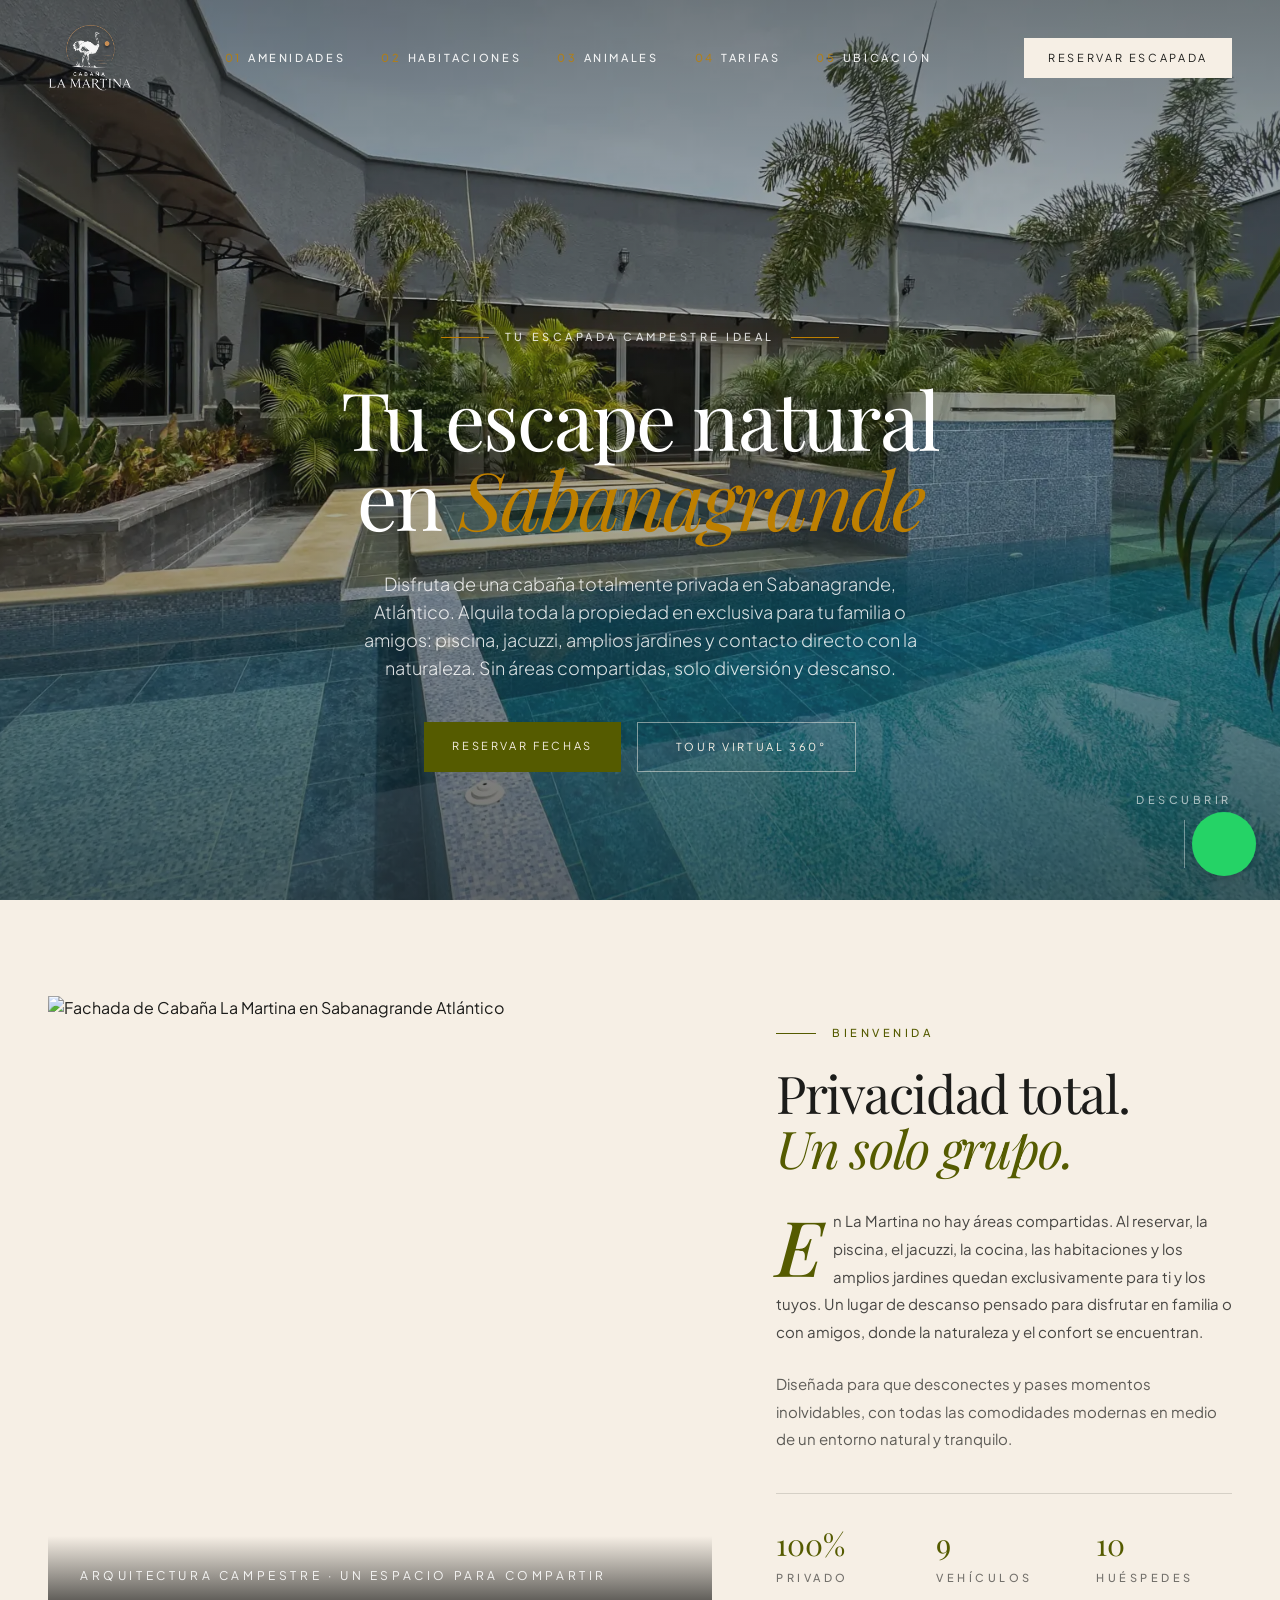
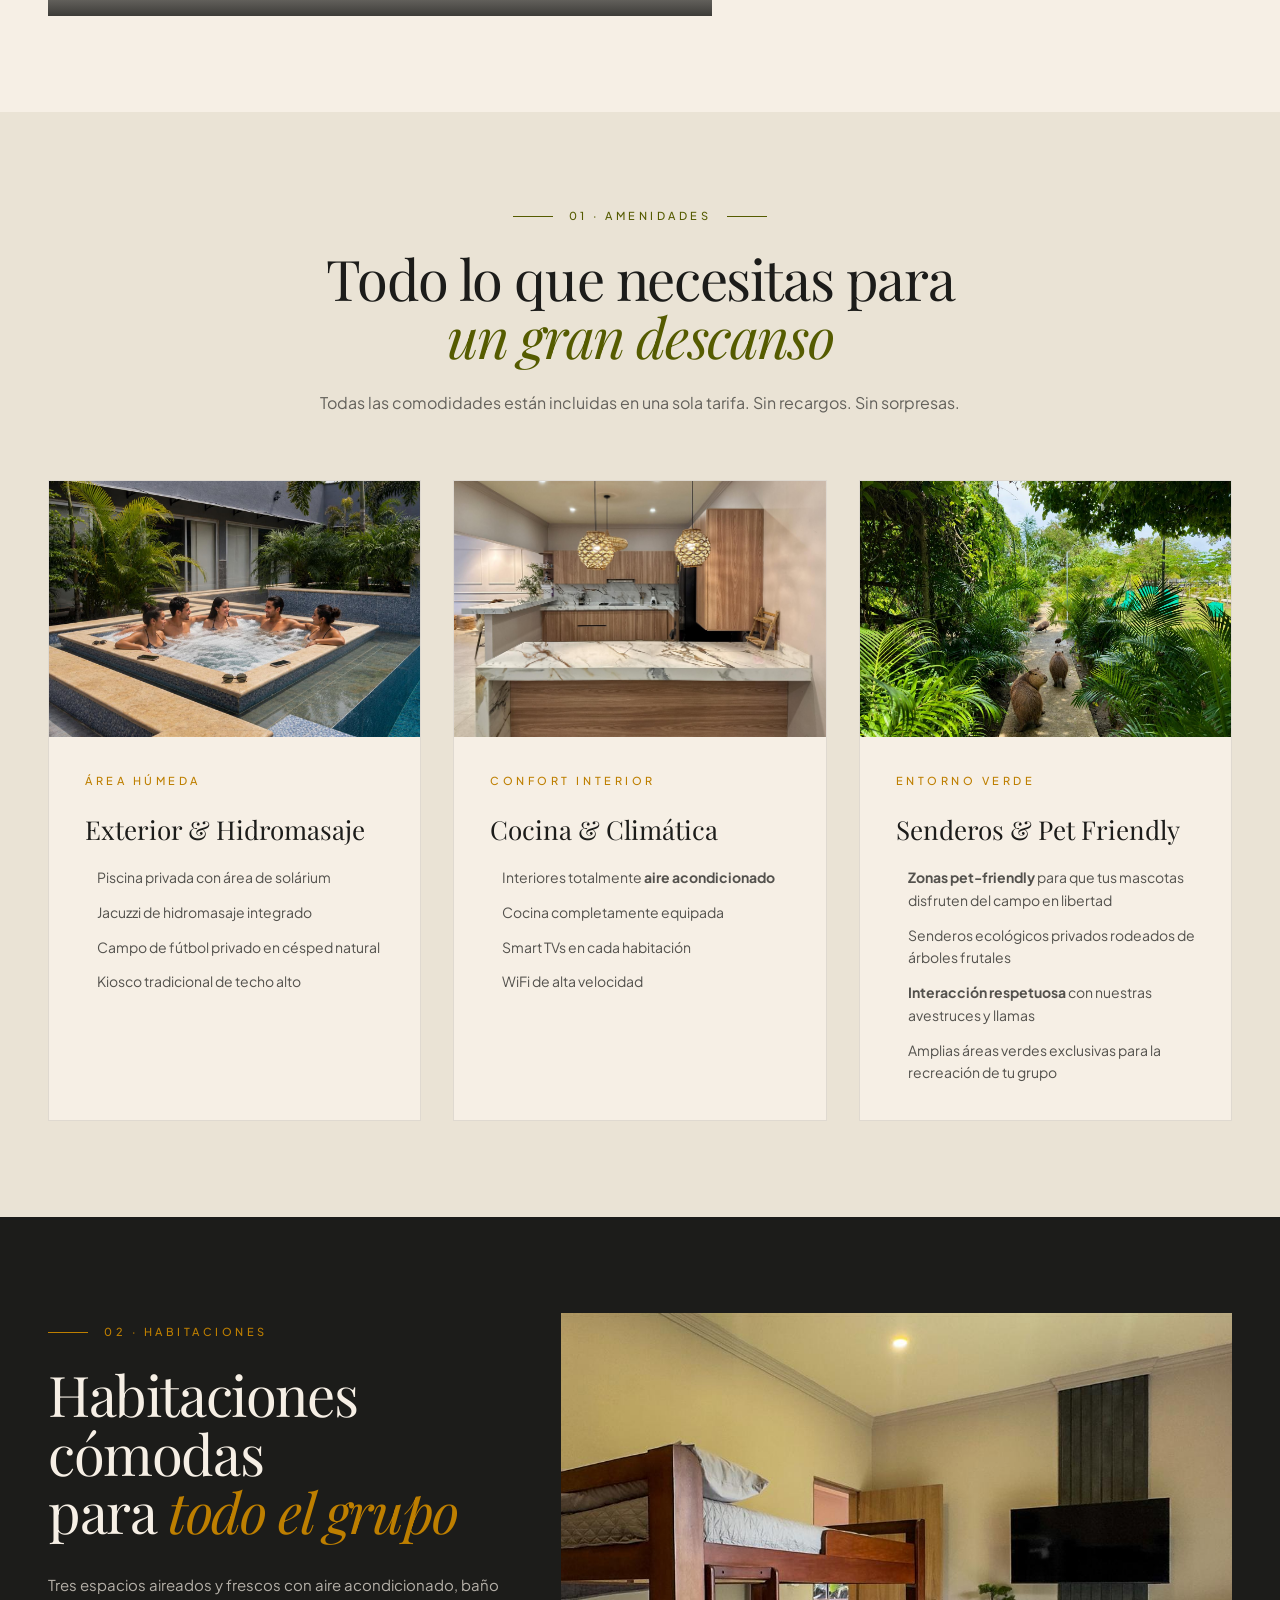
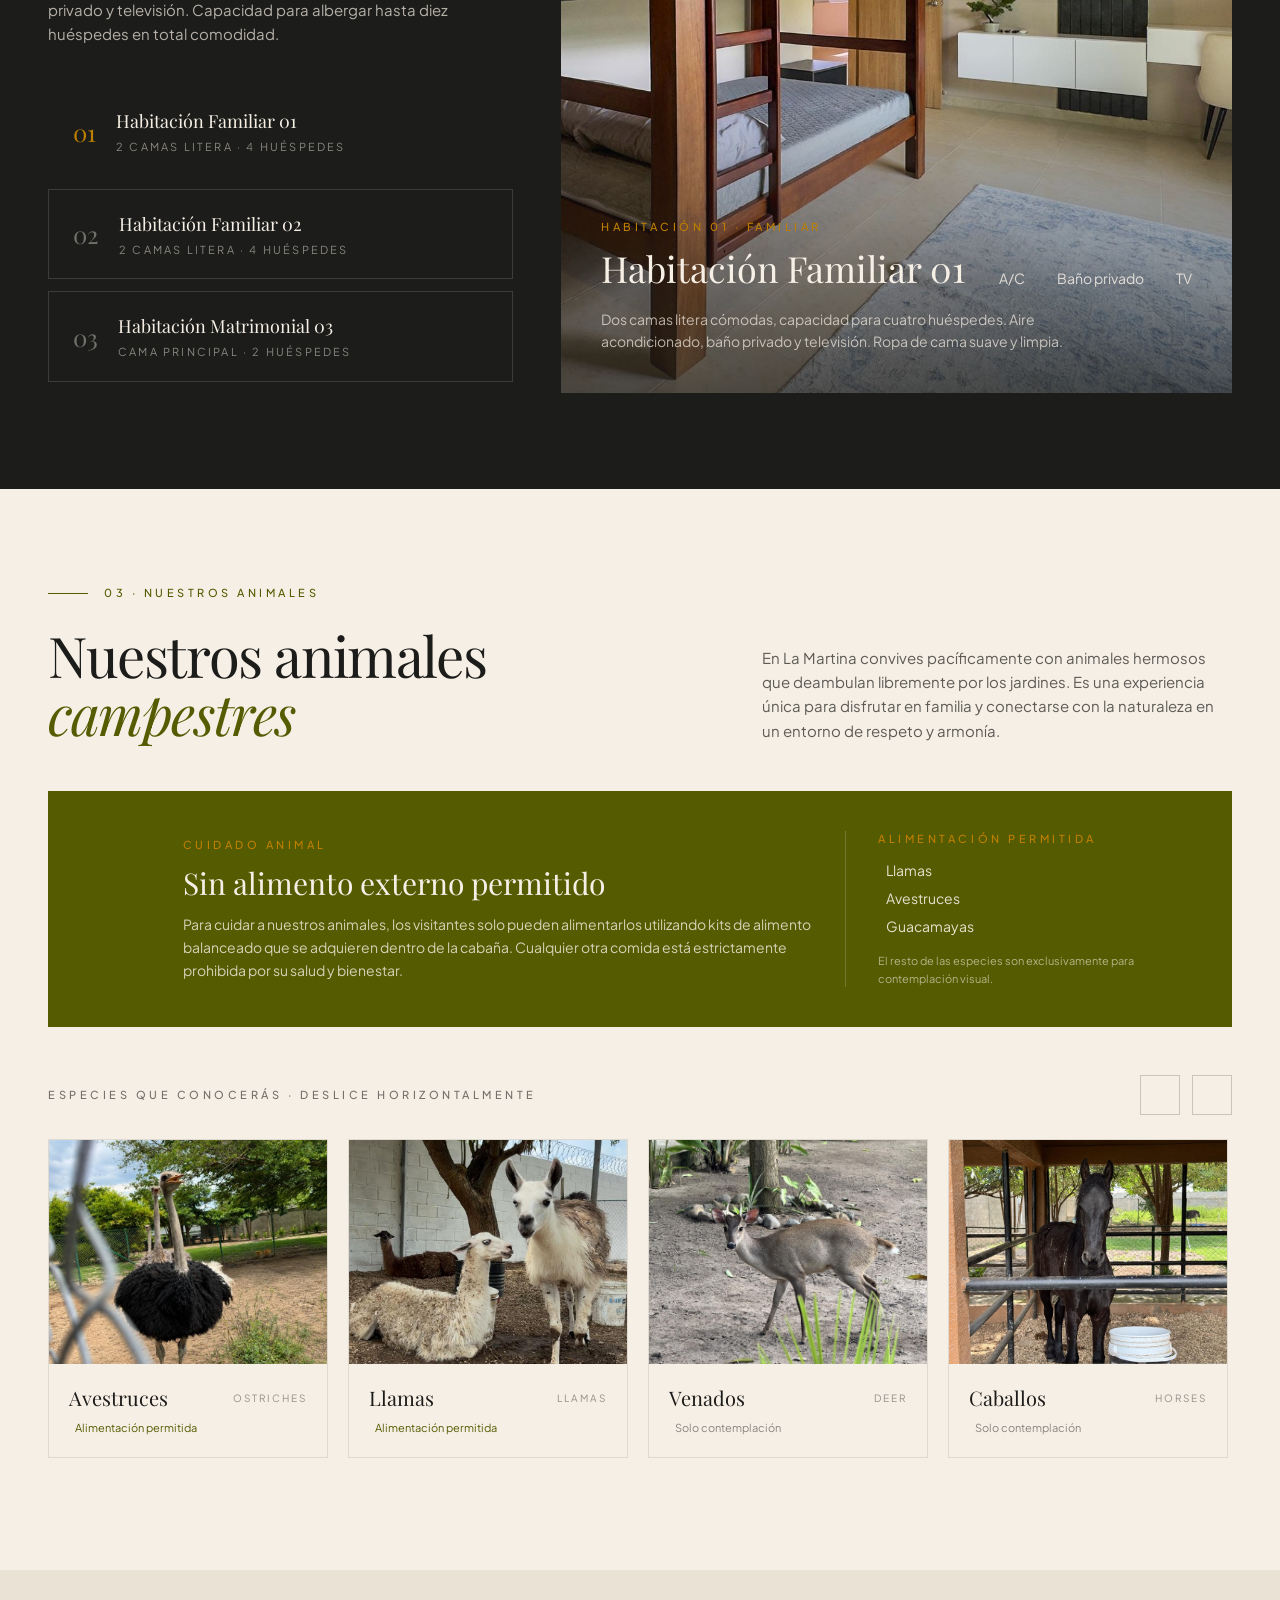
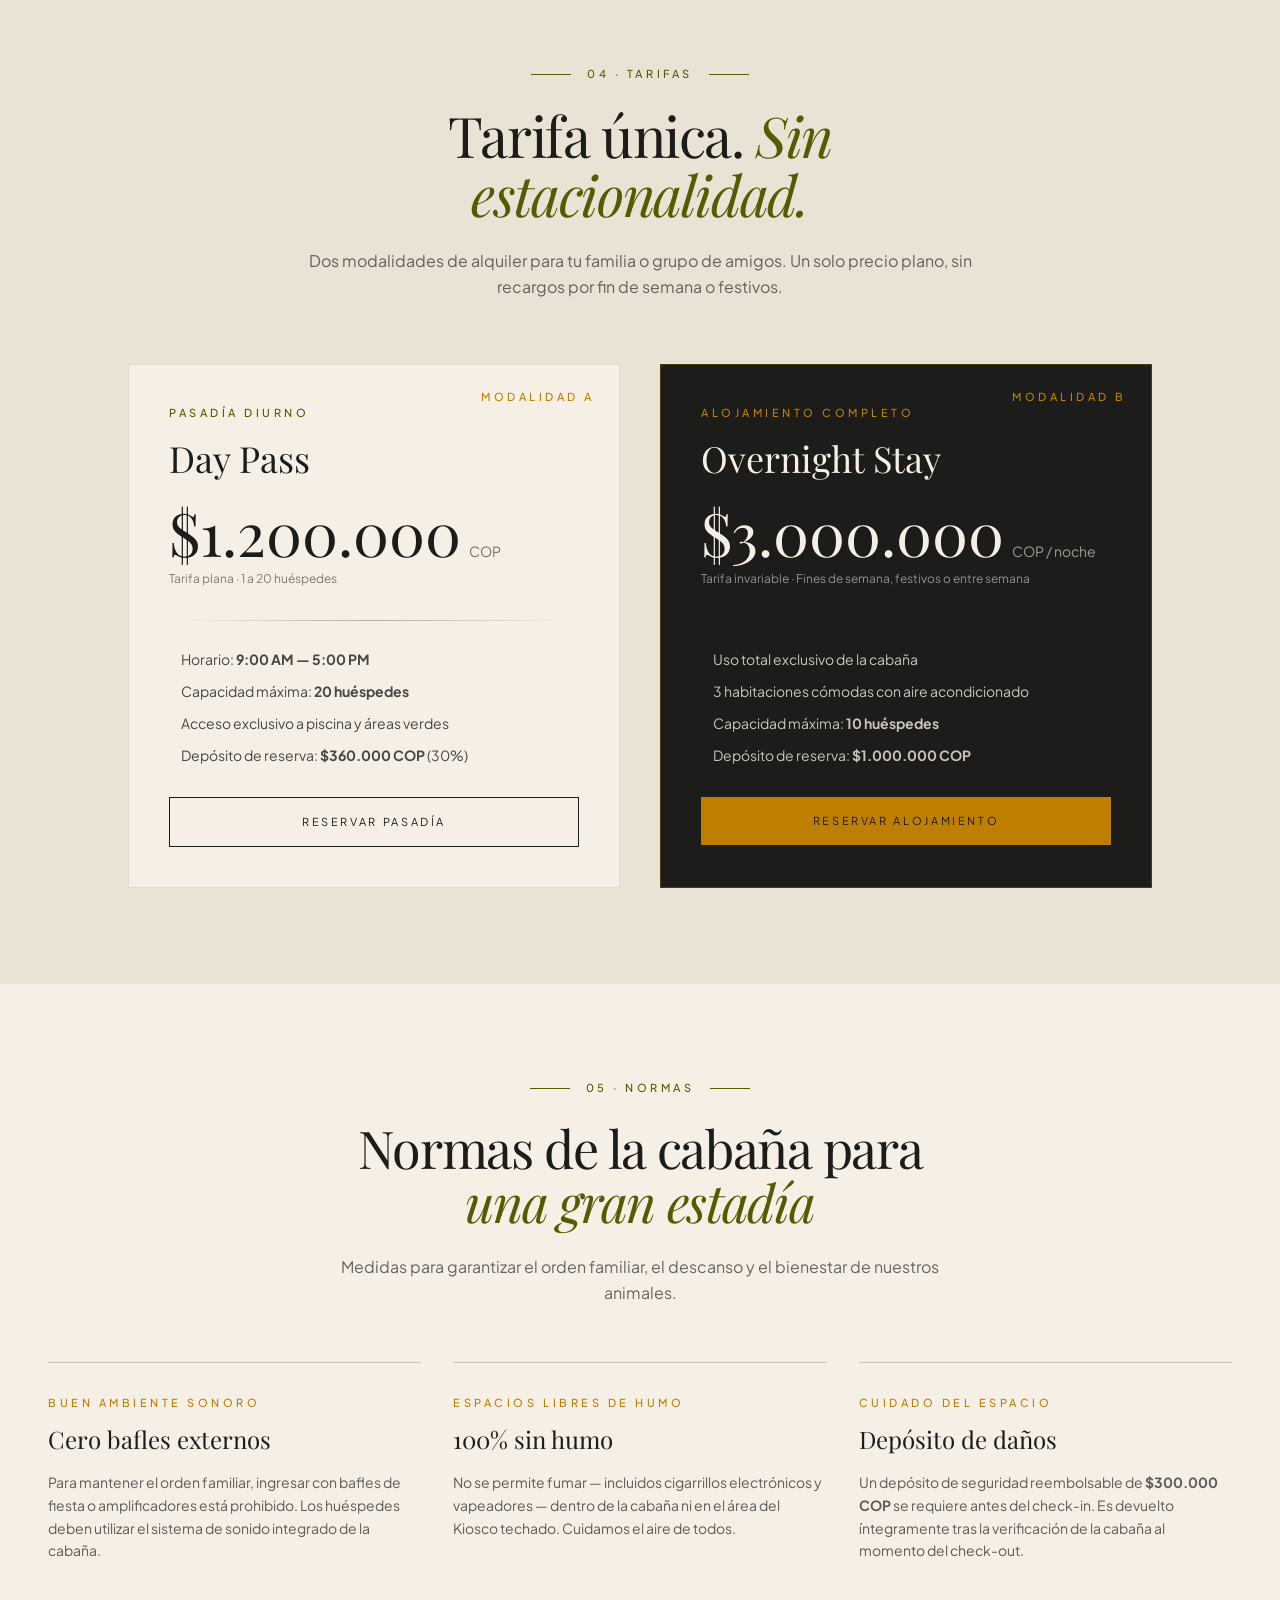
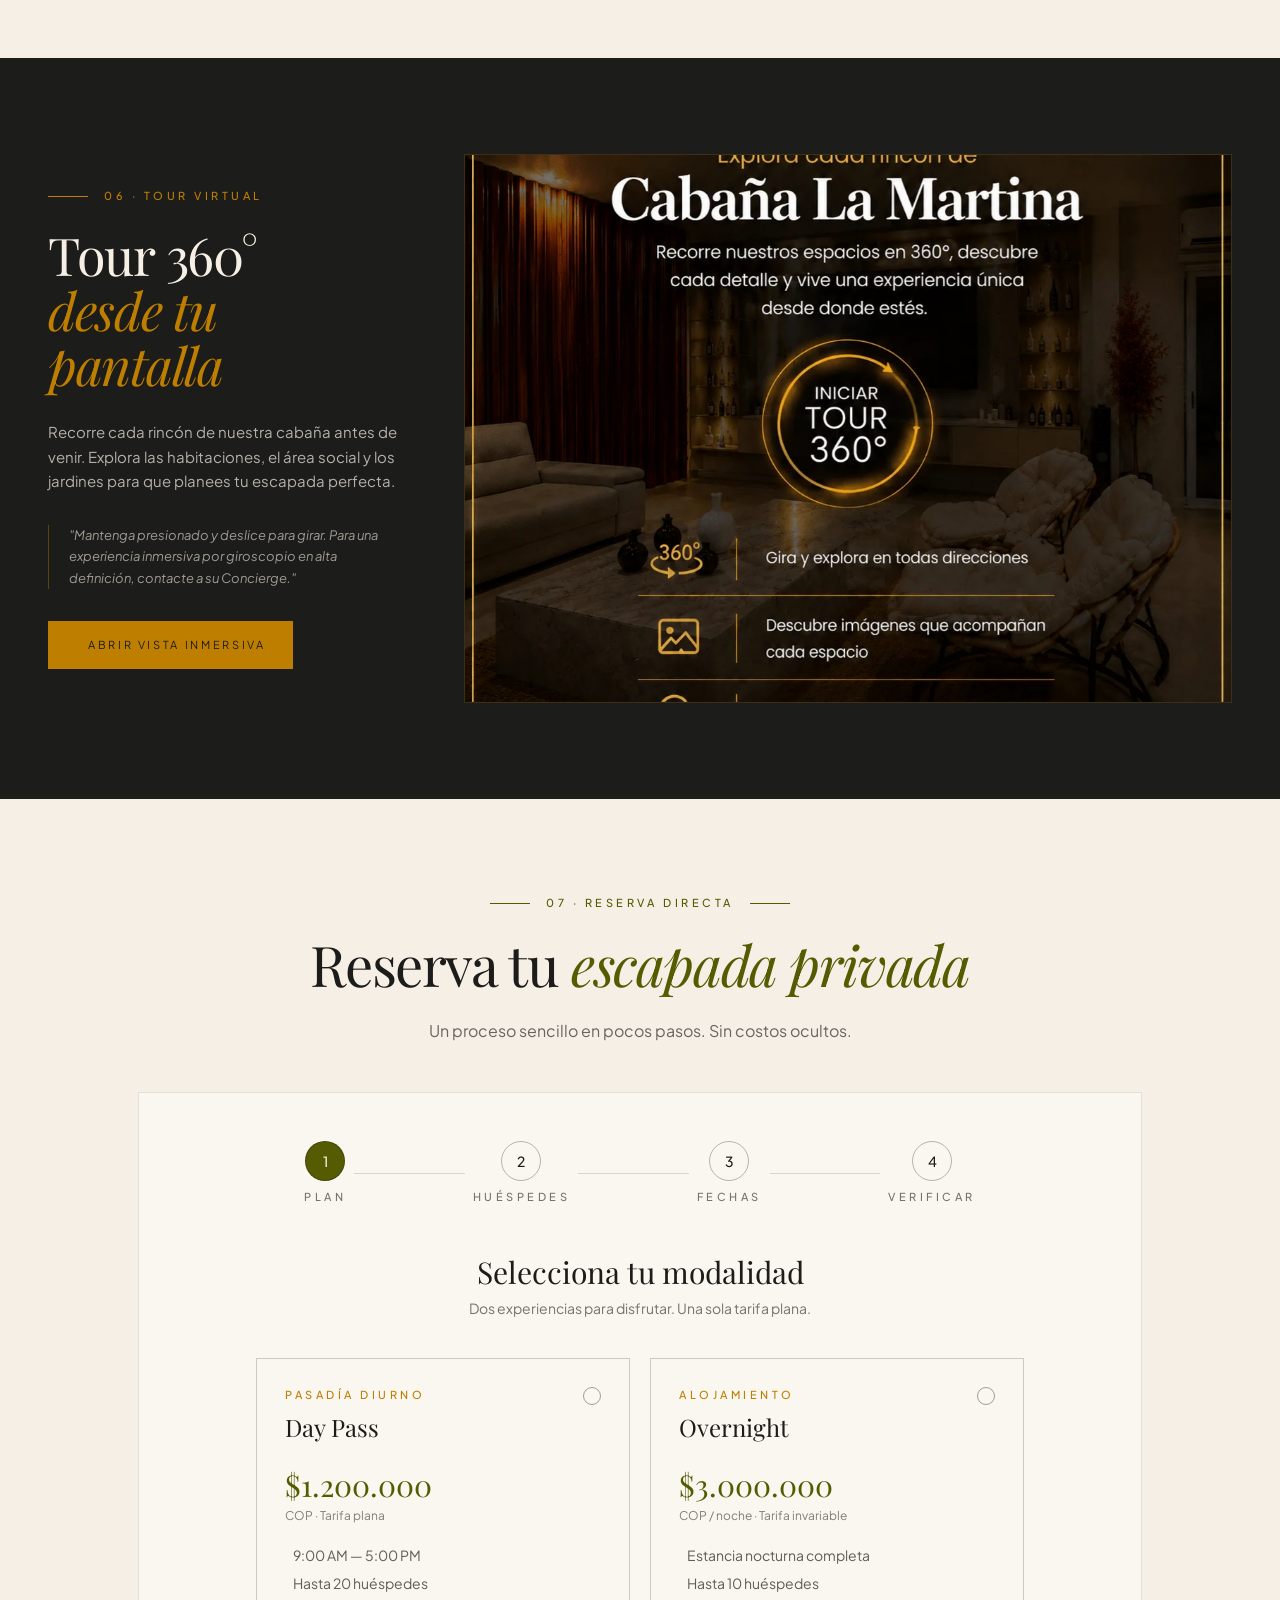
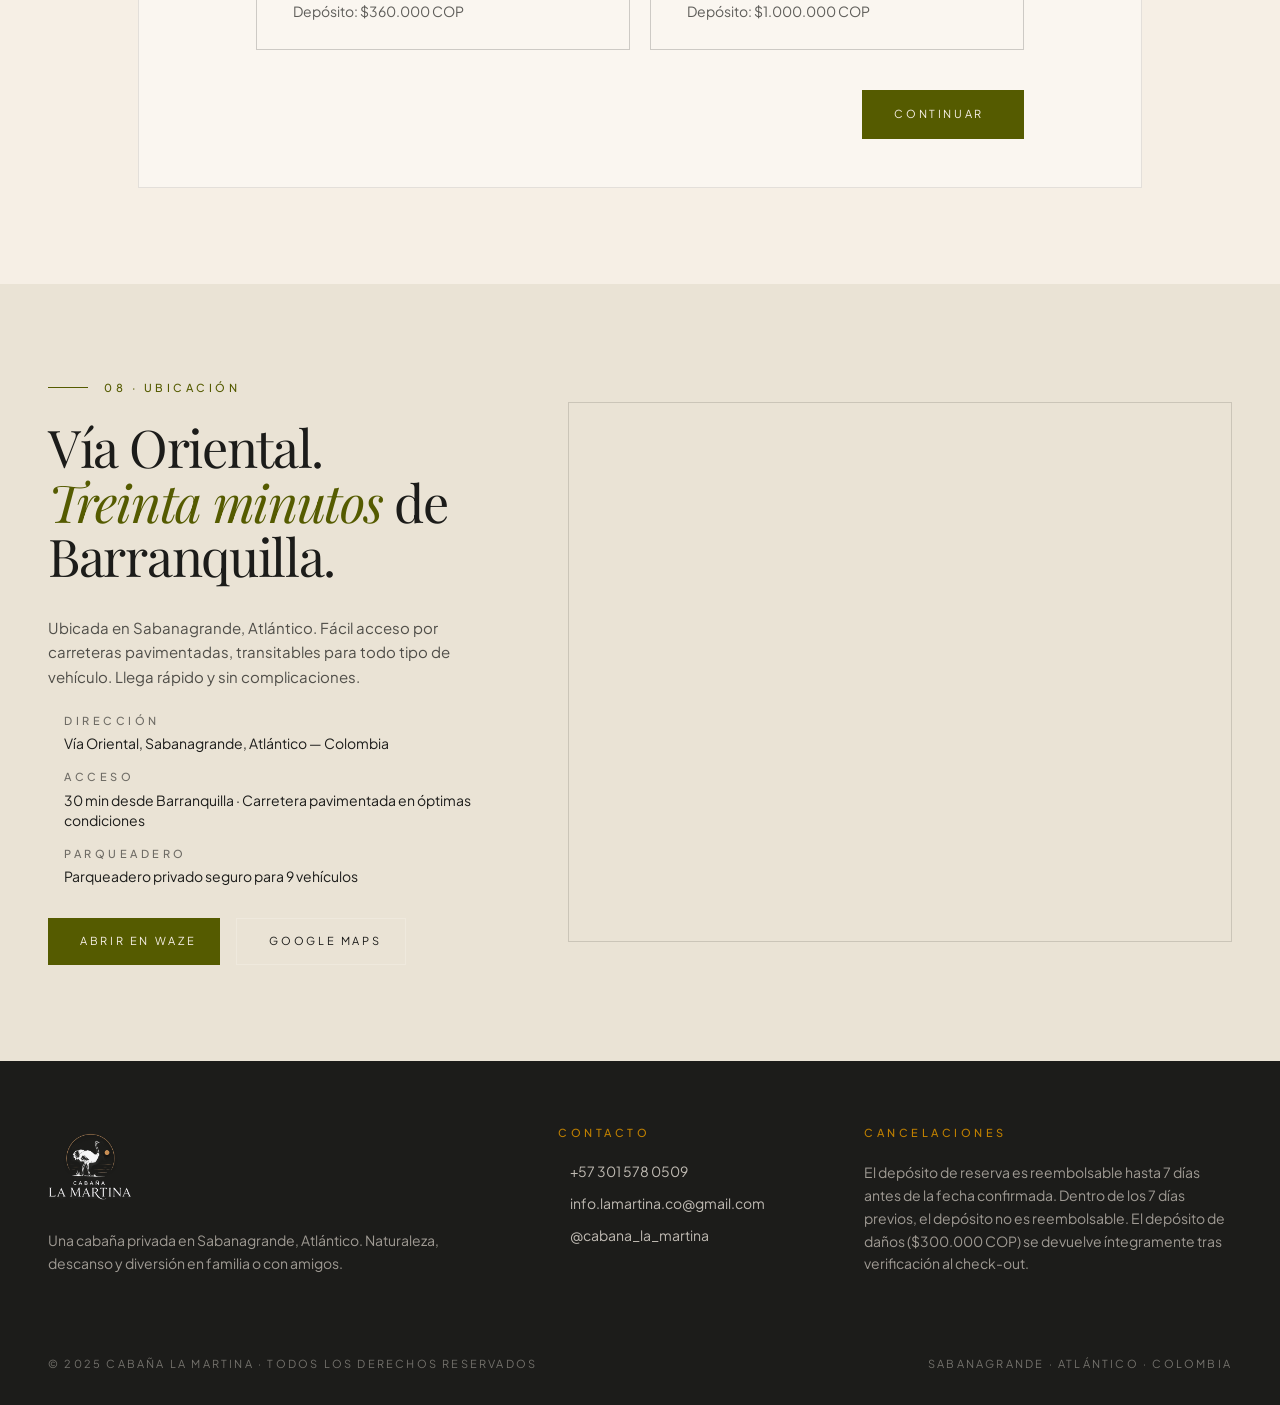
==== index.html @ e3c97d5f "fix: cambiar descripcion de la piscina en amenidades para omitir dimensiones" ====
<!DOCTYPE html>
<html lang="es">

<head>
  <meta charset="UTF-8" />
  <meta name="viewport" content="width=device-width, initial-scale=1.0" />
  <title>Cabaña La Martina | Alquiler de Cabaña Privada en Sabanagrande, Atlántico</title>
  <meta name="description"
    content="Disfruta de una cabaña totalmente privada en Sabanagrande, Atlántico. Alquila toda la propiedad en exclusiva para tu familia o amigos: piscina, jacuzzi, amplios jardines y contacto directo con la naturaleza. A solo 30 minutos de Barranquilla." />

  <!-- Favicon -->
  <link rel="icon" type="image/png" href="https://i.ibb.co/sDWP9GC/logo-La-Martina-favicon-1.png" />

  <!-- Open Graph / Social Media SEO -->
  <meta property="og:type" content="website" />
  <meta property="og:title" content="Cabaña La Martina | Escape Natural en Sabanagrande, Atlántico" />
  <meta property="og:description"
    content="Cabaña privada en Sabanagrande, Atlántico. Disfruta en familia o con amigos: piscina, jacuzzi, fauna y naturaleza. A 30 min de Barranquilla." />
  <meta property="og:image" content="/IMG/fondo-web.webp" />
  <meta property="og:image:type" content="image/webp" />
  <meta property="og:image:width" content="1484" />
  <meta property="og:image:height" content="1060" />
  <meta property="og:image:alt" content="Cabaña La Martina" />
  <meta name="twitter:image" content="/IMG/fondo-web.webp" />
  <meta property="og:url" content="https://cabana-lamartina.com" />
  <meta property="og:locale" content="es_CO" />
  <meta name="twitter:card" content="summary_large_image" />

  <!-- Canonical Link -->
  <link rel="canonical" href="https://cabana-lamartina.com" />

  <!-- Preloads for Hero Images (LCP Optimization) -->
  <link rel="preload" href="IMG/hero-web.webp" as="image" type="image/webp" media="(min-width: 768px)" fetchpriority="high" />
  <link rel="preload" href="IMG/hero-movil.webp" as="image" type="image/webp" media="(max-width: 767px)" fetchpriority="high" />

  <!-- SEO Local & Performance (Preconnects) -->
  <link rel="preconnect" href="https://fonts.googleapis.com">
  <link rel="preconnect" href="https://fonts.gstatic.com" crossorigin>
  <link rel="preconnect" href="https://code.iconify.design">

  <!-- Datos Estructurados (Schema.org / JSON-LD) -->
  <script type="application/ld+json">
{
  "@context": "https://schema.org",
  "@type": "LodgingBusiness",
  "name": "Cabaña La Martina",
  "description": "Cabaña totalmente privada en Sabanagrande, Atlántico. Alquiler exclusivo para familias o grupos. Piscina, jacuzzi, fauna y naturaleza.",
  "image": "https://cabana-lamartina.com/IMG/fondo-web.webp",
  "logo": "https://cabana-lamartina.com/IMG/logo-positivo.webp",
  "telephone": "+573015780509",
  "url": "https://cabana-lamartina.com",
  "priceRange": "$$$",
  "address": {
    "@type": "PostalAddress",
    "addressLocality": "Sabanagrande",
    "addressRegion": "Atlántico",
    "addressCountry": "CO"
  },
  "geo": {
    "@type": "GeoCoordinates",
    "latitude": 10.7650,
    "longitude": -74.7550
  },
  "amenityFeature": [
    { "@type": "LocationFeatureSpecification", "name": "Piscina Privada", "value": true },
    { "@type": "LocationFeatureSpecification", "name": "Jacuzzi", "value": true },
    { "@type": "LocationFeatureSpecification", "name": "Aire Acondicionado", "value": true },
    { "@type": "LocationFeatureSpecification", "name": "Pet Friendly", "value": true },
    { "@type": "LocationFeatureSpecification", "name": "Parqueadero Privado", "value": true }
  ]
}
</script>

  <!-- Tailwind CSS -->
  <link rel="stylesheet" href="css/tailwind.min.css" />
  <!-- Iconify -->
  <script src="https://code.iconify.design/iconify-icon/1.0.7/iconify-icon.min.js" defer></script>

  <link
    href="https://fonts.googleapis.com/css2?family=Playfair+Display:ital,wght@0,400;0,500;0,600;0,700;1,400;1,500;1,600&family=Plus+Jakarta+Sans:wght@300;400;500;600;700&display=swap"
    rel="stylesheet">

  <!-- Custom Stylesheet -->
  <link rel="stylesheet" href="css/style.css">

  <!-- Custom script -->
  <script src="js/script.js" defer></script>
</head>

<body class="bg-sand text-carbon">

  <!-- ====================== NOTIFICATION ====================== -->
  <div id="notification"
    class="notif-hidden fixed top-24 left-1/2 z-[120] bg-carbon text-sand px-7 py-4 shadow-2xl border-l-2 border-gold max-w-md">
    <div class="flex items-start gap-3">
      <iconify-icon icon="ph:warning-circle-light" width="20" class="text-gold mt-0.5"></iconify-icon>
      <p id="notif-text" class="text-sm tracking-wide"></p>
    </div>
  </div>

  <!-- ====================== NAVIGATION ====================== -->
  <header id="nav" class="fixed top-0 left-0 right-0 z-[100] nav-top">
    <div class="max-w-[1440px] mx-auto px-6 lg:px-12 py-4 flex items-center justify-between">
      <a href="#hero" class="nav-brand flex items-center">
        <img src="IMG/logo-positivo.webp" alt="Logo Cabaña La Martina" width="1254" height="1254" class="h-[67px] lg:h-[84px] w-auto logo-hero">
      </a>
      <nav class="hidden lg:flex items-center gap-9 text-[11px] tracking-[0.24em] uppercase text-white/90 font-medium">
        <a href="#amenidades" class="nav-link"><span class="text-gold/80 mr-1.5">01</span>Amenidades</a>
        <a href="#aposentos" class="nav-link"><span class="text-gold/80 mr-1.5">02</span>Habitaciones</a>
        <a href="#santuario" class="nav-link"><span class="text-gold/80 mr-1.5">03</span>Animales</a>
        <a href="#tarifas" class="nav-link"><span class="text-gold/80 mr-1.5">04</span>Tarifas</a>
        <a href="#ubicacion" class="nav-link"><span class="text-gold/80 mr-1.5">05</span>Ubicación</a>
      </nav>
      <a href="#reserva"
        class="btn-lux hidden lg:inline-block text-[11px] uppercase tracking-[0.24em] text-carbon bg-sand px-6 py-3 hover:bg-gold hover:text-white nav-cta">Reservar
        Escapada</a>
      <button class="lg:hidden text-white p-2" id="mobile-menu-btn" aria-label="Abrir menú">
        <iconify-icon icon="ph:list-light" width="26"></iconify-icon>
      </button>
    </div>
    <!-- Mobile menu -->
    <div id="mobile-menu"
      class="mobile-menu-hidden lg:hidden absolute top-full left-0 right-0 bg-carbon/97 backdrop-blur-xl border-t border-gold/20">
      <nav class="px-6 py-6 flex flex-col gap-4 text-white/90 text-sm tracking-[0.18em] uppercase">
        <a href="#amenidades" class="mobile-link flex items-center gap-3 py-2"><span
            class="text-gold/70 text-xs">01</span> Amenidades</a>
        <a href="#aposentos" class="mobile-link flex items-center gap-3 py-2"><span
            class="text-gold/70 text-xs">02</span> Habitaciones</a>
        <a href="#santuario" class="mobile-link flex items-center gap-3 py-2"><span
            class="text-gold/70 text-xs">03</span> Animales</a>
        <a href="#tarifas" class="mobile-link flex items-center gap-3 py-2"><span class="text-gold/70 text-xs">04</span>
          Tarifas</a>
        <a href="#ubicacion" class="mobile-link flex items-center gap-3 py-2"><span
            class="text-gold/70 text-xs">05</span> Ubicación</a>
        <a href="#reserva" class="mobile-link mt-3 bg-gold text-white px-5 py-3 text-center tracking-[0.22em]">Reservar
          Escapada</a>
      </nav>
    </div>
  </header>

  <main>
    <!-- ====================== HERO ====================== -->
    <div id="hero">
      <!-- MOBILE HERO (Block on mobile, hidden on desktop. 100% original unmodified) -->
      <section class="block md:hidden relative h-screen min-h-[650px] w-full overflow-hidden">
        <picture class="absolute inset-0 w-full h-full object-cover">
          <source srcset="IMG/hero-movil.webp" type="image/webp">
          <img src="IMG/hero-movil.webp" alt="Cabaña La Martina" width="1200" height="1600" class="w-full h-full object-cover">
        </picture>
        <div class="absolute inset-0 hero-overlay"></div>

        <div class="relative z-10 h-full max-w-[1440px] mx-auto px-6 lg:px-12 flex flex-col justify-center">
          <div class="max-w-3xl">
            <div class="reveal is-visible flex items-center gap-4 mb-8">
              <span class="w-12 h-px bg-gold"></span>
              <span class="eyebrow text-white/80">Tu escapada campestre ideal</span>
            </div>
            <h1
              class="reveal is-visible reveal-delay-1 font-serif text-white text-[44px] sm:text-6xl lg:text-[80px] leading-[0.95] tracking-tight">
              Tu escape natural<br />en <em class="italic text-gold">Sabanagrande</em>
            </h1>
            <p
              class="reveal is-visible reveal-delay-2 mt-8 text-white/85 text-base lg:text-lg max-w-xl leading-relaxed font-light">
              Disfruta de una cabaña totalmente privada en Sabanagrande, Atlántico. Alquila toda la propiedad en
              exclusiva para tu familia o amigos: piscina, jacuzzi, amplios jardines y contacto directo con la
              naturaleza. Sin áreas compartidas, solo diversión y descanso.
            </p>
            <div class="reveal is-visible reveal-delay-3 mt-10 flex flex-wrap gap-4">
              <a href="#reserva" class="btn-lux btn-primary text-[11px] uppercase tracking-[0.24em] px-7 py-4">Reservar
                Fechas</a>
              <button onclick="loadTour360()"
                class="btn-lux btn-ghost text-[11px] uppercase tracking-[0.24em] px-7 py-4 flex items-center gap-2.5">
                <iconify-icon icon="ph:cube-transparent-light" width="16"></iconify-icon>
                Tour Virtual 360°
              </button>
            </div>
          </div>
        </div>
      </section>

      <!-- DESKTOP HERO (Hidden on mobile, block on desktop. Optimized video background + delays) -->
      <section class="hidden md:block relative h-screen min-h-[650px] w-full overflow-hidden">
        <video id="hero-video" autoplay muted loop playsinline
          class="absolute inset-0 w-full h-full object-cover opacity-0 transition-opacity duration-1000">
        </video>
        <picture id="hero-picture" class="absolute inset-0 w-full h-full object-cover transition-opacity duration-1000">
          <source media="(min-width: 769px)" srcset="IMG/hero-web.webp" type="image/webp">
          <img src="IMG/hero-web.webp" alt="Cabaña La Martina" width="1920" height="1080" class="w-full h-full object-cover">
        </picture>
        <div class="absolute inset-0 hero-overlay"></div>

        <div class="relative z-10 h-full max-w-[1440px] mx-auto px-6 lg:px-12 flex flex-col justify-end pb-24 lg:pb-32">
          <div class="max-w-3xl mx-auto text-center">
            <div class="reveal is-visible hero-eyebrow flex items-center justify-center gap-4 mb-8">
              <span class="w-12 h-px bg-gold"></span>
              <span class="eyebrow text-white/80">Tu escapada campestre ideal</span>
              <span class="w-12 h-px bg-gold"></span>
            </div>
            <h1
              class="reveal is-visible hero-h1 font-serif text-white text-[44px] sm:text-6xl lg:text-[80px] leading-[0.95] tracking-tight">
              Tu escape natural<br />en <em class="italic text-gold">Sabanagrande</em>
            </h1>
            <p
              class="reveal is-visible hero-p mt-8 text-white/85 text-base lg:text-lg max-w-xl mx-auto leading-relaxed font-light">
              Disfruta de una cabaña totalmente privada en Sabanagrande, Atlántico. Alquila toda la propiedad en
              exclusiva para tu familia o amigos: piscina, jacuzzi, amplios jardines y contacto directo con la
              naturaleza. Sin áreas compartidas, solo diversión y descanso.
            </p>
            <div class="reveal is-visible hero-btns mt-10 flex flex-wrap justify-center gap-4">
              <a href="#reserva" class="btn-lux btn-primary text-[11px] uppercase tracking-[0.24em] px-7 py-4">Reservar
                Fechas</a>
              <button onclick="loadTour360()"
                class="btn-lux btn-ghost text-[11px] uppercase tracking-[0.24em] px-7 py-4 flex items-center gap-2.5">
                <iconify-icon icon="ph:cube-transparent-light" width="16"></iconify-icon>
                Tour Virtual 360°
              </button>
            </div>
          </div>
        </div>

        <div class="absolute bottom-8 right-6 lg:right-12 z-10 flex flex-col items-center gap-3 text-white/60">
          <span class="eyebrow text-[10px]">Descubrir</span>
          <div class="w-px h-12 bg-white/40"></div>
        </div>
      </section>
    </div>

    <!-- ====================== 02. FACADE & WELCOME ====================== -->
    <section class="py-16 lg:py-24 bg-sand">
      <div class="max-w-[1440px] mx-auto px-6 lg:px-12">
        <div class="grid grid-cols-1 lg:grid-cols-12 gap-10 lg:gap-16 items-center">
          <div class="lg:col-span-7 reveal">
            <div class="img-zoom relative aspect-[4/3] lg:aspect-auto lg:h-[620px]">
              <img src="IMG/principal interior.jpg" alt="Fachada de Cabaña La Martina en Sabanagrande Atlántico"
                width="1600" height="1200" loading="lazy" class="w-full h-full object-cover" />
              <div class="absolute bottom-0 left-0 right-0 p-6 lg:p-8 bg-gradient-to-t from-carbon/85 to-transparent">
                <p class="text-white/90 text-xs tracking-[0.3em] uppercase">Arquitectura campestre · Un espacio para
                  compartir</p>
              </div>
            </div>
          </div>
          <div class="lg:col-span-5 reveal reveal-delay-1">
            <div class="flex items-center gap-4 mb-6">
              <span class="w-10 h-px bg-olive"></span>
              <span class="eyebrow text-olive">Bienvenida</span>
            </div>
            <h2 class="font-serif text-4xl lg:text-[52px] leading-[1.05] tracking-tight mb-8">
              Privacidad total.<br /><em class="italic text-olive">Un solo grupo.</em>
            </h2>
            <p class="drop-cap text-carbon/80 leading-[1.85] text-[15px] mb-6">
              En La Martina no hay áreas compartidas. Al reservar, la piscina, el jacuzzi, la cocina, las habitaciones y
              los amplios jardines quedan exclusivamente para ti y los tuyos. Un lugar de descanso pensado para
              disfrutar en familia o con amigos, donde la naturaleza y el confort se encuentran.
            </p>
            <p class="text-carbon/70 leading-[1.85] text-[15px] mb-10">
              Diseñada para que desconectes y pases momentos inolvidables, con todas las comodidades modernas en medio
              de un entorno natural y tranquilo.
            </p>
            <div class="grid grid-cols-3 gap-6 pt-8 border-t border-carbon/15">
              <div>
                <div class="font-serif text-3xl text-olive">100%</div>
                <div class="eyebrow text-carbon/60 mt-2 text-[10px]">Privado</div>
              </div>
              <div>
                <div class="font-serif text-3xl text-olive">9</div>
                <div class="eyebrow text-carbon/60 mt-2 text-[10px]">Vehículos</div>
              </div>
              <div>
                <div class="font-serif text-3xl text-olive">10</div>
                <div class="eyebrow text-carbon/60 mt-2 text-[10px]">Huéspedes</div>
              </div>
            </div>
          </div>
        </div>
      </div>
    </section>

    <!-- ====================== 03. AMENITIES ====================== -->
    <section id="amenidades" class="py-16 lg:py-24 bg-light">
      <div class="max-w-[1440px] mx-auto px-6 lg:px-12">
        <div class="text-center max-w-2xl mx-auto mb-16 reveal">
          <div class="flex items-center justify-center gap-4 mb-6">
            <span class="w-10 h-px bg-olive"></span>
            <span class="eyebrow text-olive">01 · Amenidades</span>
            <span class="w-10 h-px bg-olive"></span>
          </div>
          <h2 class="font-serif text-4xl lg:text-[56px] leading-[1.05] tracking-tight">
            Todo lo que necesitas para <em class="italic text-olive">un gran descanso</em>
          </h2>
          <p class="text-carbon/65 mt-6 leading-relaxed">Todas las comodidades están incluidas en una sola tarifa. Sin
            recargos. Sin sorpresas.</p>
        </div>

        <div class="grid grid-cols-1 md:grid-cols-3 gap-6 lg:gap-8">
          <!-- Column A -->
          <article class="lux-card reveal bg-sand border border-carbon/10 overflow-hidden">
            <div class="img-zoom h-64 overflow-hidden">
              <img src="IMG/hidromasaje.jpg" alt="Piscina y jacuzzi privado en Cabaña La Martina" width="1600" height="900" loading="lazy"
                class="w-full h-full object-cover" />
            </div>
            <div class="p-8 lg:p-9">
              <div class="flex items-baseline justify-between mb-6">
                <span class="eyebrow text-gold">Área Húmeda</span>
              </div>
              <h3 class="font-serif text-[26px] leading-tight mb-5">Exterior & Hidromasaje</h3>
              <ul class="space-y-3 text-sm text-carbon/75 leading-relaxed">
                <li class="flex gap-3"><iconify-icon icon="ph:check-light" width="16"
                    class="text-olive mt-1 shrink-0"></iconify-icon><span>Piscina privada con área de solárium</span></li>
                <li class="flex gap-3"><iconify-icon icon="ph:check-light" width="16"
                    class="text-olive mt-1 shrink-0"></iconify-icon><span>Jacuzzi de hidromasaje integrado</span></li>
                <li class="flex gap-3"><iconify-icon icon="ph:check-light" width="16"
                    class="text-olive mt-1 shrink-0"></iconify-icon><span>Campo de fútbol privado en césped
                    natural</span></li>
                <li class="flex gap-3"><iconify-icon icon="ph:check-light" width="16"
                    class="text-olive mt-1 shrink-0"></iconify-icon><span>Kiosco tradicional de techo alto</span></li>
              </ul>
            </div>
          </article>

          <!-- Column B -->
          <article class="lux-card reveal reveal-delay-1 bg-sand border border-carbon/10 overflow-hidden">
            <div class="img-zoom h-64 overflow-hidden">
              <img src="IMG/cocina.jpg" alt="Cocina equipada en Cabaña La Martina" width="1600" height="1200" loading="lazy"
                class="w-full h-full object-cover" />
            </div>
            <div class="p-8 lg:p-9">
              <div class="flex items-baseline justify-between mb-6">
                <span class="eyebrow text-gold">Confort Interior</span>
              </div>
              <h3 class="font-serif text-[26px] leading-tight mb-5">Cocina & Climática</h3>
              <ul class="space-y-3 text-sm text-carbon/75 leading-relaxed">
                <li class="flex gap-3"><iconify-icon icon="ph:check-light" width="16"
                    class="text-olive mt-1 shrink-0"></iconify-icon><span>Interiores totalmente <strong>aire
                      acondicionado</strong></span></li>
                <li class="flex gap-3"><iconify-icon icon="ph:check-light" width="16"
                    class="text-olive mt-1 shrink-0"></iconify-icon><span>Cocina completamente equipada</span></li>
                <li class="flex gap-3"><iconify-icon icon="ph:check-light" width="16"
                    class="text-olive mt-1 shrink-0"></iconify-icon><span>Smart TVs en cada habitación</span></li>
                <li class="flex gap-3"><iconify-icon icon="ph:check-light" width="16"
                    class="text-olive mt-1 shrink-0"></iconify-icon><span>WiFi de alta velocidad</span></li>
              </ul>
            </div>
          </article>

          <!-- Column C -->
          <article class="lux-card reveal reveal-delay-2 bg-sand border border-carbon/10 overflow-hidden">
            <div class="img-zoom h-64 overflow-hidden">
              <img src="IMG/sendero%20animales.jpg" alt="Senderos y animales en Cabaña La Martina" width="1448" height="1086" loading="lazy"
                class="w-full h-full object-cover" />
            </div>
            <div class="p-8 lg:p-9">
              <div class="flex items-baseline justify-between mb-6">
                <span class="eyebrow text-gold">Entorno Verde</span>
              </div>
              <h3 class="font-serif text-[26px] leading-tight mb-5">Senderos & Pet Friendly</h3>
              <ul class="space-y-3 text-sm text-carbon/75 leading-relaxed">
                <li class="flex gap-3"><iconify-icon icon="ph:check-light" width="16"
                    class="text-olive mt-1 shrink-0"></iconify-icon><span><strong>Zonas pet-friendly</strong> para que
                    tus mascotas disfruten del campo en libertad</span></li>
                <li class="flex gap-3"><iconify-icon icon="ph:check-light" width="16"
                    class="text-olive mt-1 shrink-0"></iconify-icon><span>Senderos ecológicos privados rodeados de
                    árboles frutales</span></li>
                <li class="flex gap-3"><iconify-icon icon="ph:check-light" width="16"
                    class="text-olive mt-1 shrink-0"></iconify-icon><span><strong>Interacción respetuosa</strong> con
                    nuestras avestruces y llamas</span></li>
                <li class="flex gap-3"><iconify-icon icon="ph:check-light" width="16"
                    class="text-olive mt-1 shrink-0"></iconify-icon><span>Amplias áreas verdes exclusivas para la
                    recreación de tu grupo</span></li>
              </ul>
            </div>
          </article>
        </div>
      </div>
    </section>

    <!-- ====================== 04. ROOMS & SUITES ====================== -->
    <section id="aposentos" class="py-16 lg:py-24 bg-carbon text-sand">
      <div class="max-w-[1440px] mx-auto px-6 lg:px-12">
        <div class="grid grid-cols-1 lg:grid-cols-12 gap-12 items-center">
          <div class="lg:col-span-5 reveal">
            <div class="flex items-center gap-4 mb-6">
              <span class="w-10 h-px bg-gold"></span>
              <span class="eyebrow text-gold">02 · Habitaciones</span>
            </div>
            <h2 class="font-serif text-4xl lg:text-[56px] leading-[1.05] tracking-tight mb-8">
              Habitaciones cómodas<br />para <em class="italic text-gold">todo el grupo</em>
            </h2>
            <p class="text-sand/70 leading-relaxed mb-10 text-[15px]">
              Tres espacios aireados y frescos con aire acondicionado, baño privado y televisión. Capacidad para
              albergar hasta diez huéspedes en total comodidad.
            </p>

            <div class="flex flex-col gap-3">
              <button class="room-tab active text-left px-6 py-5 border border-sand/15 flex items-center gap-5"
                data-room="1">
                <span class="tab-num font-serif text-2xl text-sand/40">01</span>
                <div class="flex-1">
                  <div class="font-serif text-lg">Habitación Familiar 01</div>
                  <div class="text-[11px] tracking-[0.2em] uppercase text-sand/50 mt-1">2 camas litera · 4 huéspedes
                  </div>
                </div>
                <iconify-icon icon="ph:arrow-right-light" width="18"></iconify-icon>
              </button>
              <button class="room-tab text-left px-6 py-5 border border-sand/15 flex items-center gap-5" data-room="2">
                <span class="tab-num font-serif text-2xl text-sand/40">02</span>
                <div class="flex-1">
                  <div class="font-serif text-lg">Habitación Familiar 02</div>
                  <div class="text-[11px] tracking-[0.2em] uppercase text-sand/50 mt-1">2 camas litera · 4 huéspedes
                  </div>
                </div>
                <iconify-icon icon="ph:arrow-right-light" width="18"></iconify-icon>
              </button>
              <button class="room-tab text-left px-6 py-5 border border-sand/15 flex items-center gap-5" data-room="3">
                <span class="tab-num font-serif text-2xl text-sand/40">03</span>
                <div class="flex-1">
                  <div class="font-serif text-lg">Habitación Matrimonial 03</div>
                  <div class="text-[11px] tracking-[0.2em] uppercase text-sand/50 mt-1">Cama principal · 2 huéspedes
                  </div>
                </div>
                <iconify-icon icon="ph:arrow-right-light" width="18"></iconify-icon>
              </button>
            </div>
          </div>

          <div class="lg:col-span-7 reveal reveal-delay-1">
            <div class="img-zoom relative flex flex-col lg:block lg:overflow-hidden lg:h-[680px]">
              <div
                class="relative w-full aspect-[4/3] lg:absolute lg:inset-0 lg:h-full lg:w-full lg:aspect-auto overflow-hidden">
                  <img id="room-image" src="IMG/h1.jpg" alt="Habitación familiar en Cabaña La Martina Sabanagrande"
                    width="1600" height="1060" loading="lazy" class="w-full h-full object-cover transition-opacity duration-700" />
              </div>
              <div
                class="hidden lg:block absolute inset-0 bg-gradient-to-t from-carbon/70 via-transparent to-transparent pointer-events-none">
              </div>
              <div
                class="relative lg:absolute lg:bottom-0 lg:left-0 lg:right-0 p-6 sm:p-8 lg:p-10 bg-surface lg:bg-transparent">
                <div class="flex flex-col lg:flex-row lg:items-end lg:justify-between gap-6">
                  <div>
                    <div class="eyebrow text-gold mb-3" id="room-eyebrow">Habitación 01 · Familiar</div>
                    <h3 class="font-serif text-2xl lg:text-4xl text-sand" id="room-title">Habitación Familiar 01</h3>
                  </div>
                  <div class="flex flex-wrap lg:flex-nowrap gap-x-6 gap-y-2 lg:gap-6 text-sand/85 text-sm">
                    <div class="flex items-center gap-2"><iconify-icon icon="ph:wind-light" width="18"
                        class="text-gold"></iconify-icon> A/C</div>
                    <div class="flex items-center gap-2"><iconify-icon icon="ph:bathtub-light" width="18"
                        class="text-gold"></iconify-icon> Baño privado</div>
                    <div class="flex items-center gap-2"><iconify-icon icon="ph:television-light" width="18"
                        class="text-gold"></iconify-icon> TV</div>
                  </div>
                </div>
                <p class="text-sand/70 mt-4 lg:mt-5 max-w-lg text-[14px] leading-relaxed" id="room-desc">Dos camas
                  litera
                  cómodas, capacidad para cuatro huéspedes. Aire acondicionado, baño privado y televisión. Ropa de cama
                  suave y limpia.</p>
              </div>
            </div>
          </div>
        </div>
      </div>
    </section>

    <!-- ====================== 05. WILDLIFE SANCTUARY ====================== -->
    <section id="santuario" class="py-16 lg:py-24 bg-sand">
      <div class="max-w-[1440px] mx-auto px-6 lg:px-12">
        <div class="grid grid-cols-1 lg:grid-cols-12 gap-10 mb-12">
          <div class="lg:col-span-7 reveal">
            <div class="flex items-center gap-4 mb-6">
              <span class="w-10 h-px bg-olive"></span>
              <span class="eyebrow text-olive">03 · Nuestros Animales</span>
            </div>
            <h2 class="font-serif text-4xl lg:text-[56px] leading-[1.05] tracking-tight">
              Nuestros animales<br /><em class="italic text-olive">campestres</em>
            </h2>
          </div>
          <div class="lg:col-span-5 reveal reveal-delay-1 flex items-end">
            <p class="text-carbon/70 leading-relaxed text-[15px]">
              En La Martina convives pacíficamente con animales hermosos que deambulan libremente por los jardines. Es
              una experiencia única para disfrutar en familia y conectarse con la naturaleza en un entorno de respeto y
              armonía.
            </p>
          </div>
        </div>

        <div class="bg-olive text-sand p-8 lg:p-10 mb-12 reveal grid grid-cols-1 md:grid-cols-12 gap-8 items-center">
          <div class="md:col-span-1 flex md:justify-center">
            <iconify-icon icon="ph:leaf-light" width="48" class="text-gold"></iconify-icon>
          </div>
          <div class="md:col-span-7">
            <div class="eyebrow text-gold mb-3">Cuidado Animal</div>
            <h3 class="font-serif text-2xl lg:text-3xl mb-3">Sin alimento externo permitido</h3>
            <p class="text-sand/80 text-sm leading-relaxed">Para cuidar a nuestros animales, los visitantes solo pueden
              alimentarlos utilizando kits de alimento balanceado que se adquieren dentro de la cabaña. Cualquier otra
              comida está estrictamente prohibida por su salud y bienestar.</p>
          </div>
          <div class="md:col-span-4 md:border-l md:border-sand/20 md:pl-8">
            <div class="eyebrow text-gold mb-3">Alimentación permitida</div>
            <ul class="space-y-2 text-sm text-sand/90">
              <li class="flex items-center gap-2"><iconify-icon icon="ph:check-circle-light" width="16"
                  class="text-gold"></iconify-icon> Llamas</li>
              <li class="flex items-center gap-2"><iconify-icon icon="ph:check-circle-light" width="16"
                  class="text-gold"></iconify-icon> Avestruces</li>
              <li class="flex items-center gap-2"><iconify-icon icon="ph:check-circle-light" width="16"
                  class="text-gold"></iconify-icon> Guacamayas</li>
            </ul>
            <p class="text-[11px] text-sand/60 mt-4 leading-relaxed">El resto de las especies son exclusivamente para
              contemplación visual.</p>
          </div>
        </div>

        <div class="reveal reveal-delay-1">
          <div class="flex items-center justify-between mb-6">
            <p class="eyebrow text-carbon/60">Especies que conocerás · Deslice horizontalmente</p>
            <div class="flex gap-3">
              <button onclick="scrollWildlife(-1)" aria-label="Desplazar carrusel de animales a la izquierda"
                class="w-10 h-10 border border-carbon/20 flex items-center justify-center hover:bg-carbon hover:text-sand transition"><iconify-icon
                  icon="ph:arrow-left-light" width="18"></iconify-icon></button>
              <button onclick="scrollWildlife(1)" aria-label="Desplazar carrusel de animales a la derecha"
                class="w-10 h-10 border border-carbon/20 flex items-center justify-center hover:bg-carbon hover:text-sand transition"><iconify-icon
                  icon="ph:arrow-right-light" width="18"></iconify-icon></button>
            </div>
          </div>
          <div id="wildlife-scroll" class="flex gap-5 overflow-x-auto no-scrollbar pb-4 -mx-6 px-6 lg:mx-0 lg:px-0">
          </div>
        </div>
      </div>
    </section>

    <!-- ====================== 06. PRICING ====================== -->
    <section id="tarifas" class="py-16 lg:py-24 bg-light">
      <div class="max-w-[1440px] mx-auto px-6 lg:px-12">
        <div class="text-center max-w-2xl mx-auto mb-16 reveal">
          <div class="flex items-center justify-center gap-4 mb-6">
            <span class="w-10 h-px bg-olive"></span>
            <span class="eyebrow text-olive">04 · Tarifas</span>
            <span class="w-10 h-px bg-olive"></span>
          </div>
          <h2 class="font-serif text-4xl lg:text-[56px] leading-[1.05] tracking-tight">
            Tarifa única. <em class="italic text-olive">Sin estacionalidad.</em>
          </h2>
          <p class="text-carbon/65 mt-6 leading-relaxed">Dos modalidades de alquiler para tu familia o grupo de amigos.
            Un solo precio plano, sin recargos por fin de semana o festivos.</p>
        </div>

        <div class="grid grid-cols-1 lg:grid-cols-2 gap-8 lg:gap-10 max-w-5xl mx-auto">
          <!-- Card A: Day Pass -->
          <article class="lux-card reveal bg-sand border border-carbon/10 p-8 lg:p-10 relative">
            <div class="absolute top-6 right-6 eyebrow text-gold">Modalidad A</div>
            <div class="eyebrow text-olive mb-4">Pasadía Diurno</div>
            <h3 class="font-serif text-3xl lg:text-4xl mb-6">Day Pass</h3>
            <div class="flex items-baseline gap-2 mb-2">
              <span class="font-serif text-5xl lg:text-6xl text-carbon num-display">$1.200.000</span>
              <span class="text-carbon/60 text-sm">COP</span>
            </div>
            <p class="text-[12px] text-carbon/55 mb-8">Tarifa plana · 1 a 20 huéspedes</p>

            <div class="divider-line my-7"></div>

            <ul class="space-y-3 text-sm text-carbon/80 mb-8">
              <li class="flex gap-3"><iconify-icon icon="ph:clock-light" width="18"
                  class="text-olive mt-0.5"></iconify-icon><span>Horario: <strong>9:00 AM — 5:00 PM</strong></span></li>
              <li class="flex gap-3"><iconify-icon icon="ph:users-three-light" width="18"
                  class="text-olive mt-0.5"></iconify-icon><span>Capacidad máxima: <strong>20 huéspedes</strong></span>
              </li>
              <li class="flex gap-3"><iconify-icon icon="ph:swimming-pool-light" width="18"
                  class="text-olive mt-0.5"></iconify-icon><span>Acceso exclusivo a piscina y áreas verdes</span></li>
              <li class="flex gap-3"><iconify-icon icon="ph:hand-coins-light" width="18"
                  class="text-olive mt-0.5"></iconify-icon><span>Depósito de reserva: <strong>$360.000 COP</strong>
                  (30%)</span></li>
            </ul>

            <a href="#reserva"
              class="btn-lux block text-center text-[11px] uppercase tracking-[0.24em] px-7 py-4 border border-carbon hover:bg-carbon hover:text-sand">Reservar
              Pasadía</a>
          </article>

          <!-- Card B: Overnight -->
          <article
            class="lux-card reveal reveal-delay-1 bg-carbon text-sand border border-gold/30 p-8 lg:p-10 relative">
            <div class="absolute top-6 right-6 eyebrow text-gold">Modalidad B</div>
            <div class="eyebrow text-gold mb-4">Alojamiento Completo</div>
            <h3 class="font-serif text-3xl lg:text-4xl mb-6">Overnight Stay</h3>
            <div class="flex items-baseline gap-2 mb-2">
              <span class="font-serif text-5xl lg:text-6xl text-sand num-display">$3.000.000</span>
              <span class="text-sand/60 text-sm">COP / noche</span>
            </div>
            <p class="text-[12px] text-sand/55 mb-8">Tarifa invariable · Fines de semana, festivos o entre semana</p>

            <div class="divider-line my-7 opacity-30"></div>

            <ul class="space-y-3 text-sm text-sand/80 mb-8">
              <li class="flex gap-3"><iconify-icon icon="ph:moon-stars-light" width="18"
                  class="text-gold mt-0.5"></iconify-icon><span>Uso total exclusivo de la cabaña</span></li>
              <li class="flex gap-3"><iconify-icon icon="ph:bed-light" width="18"
                  class="text-gold mt-0.5"></iconify-icon><span>3 habitaciones cómodas con aire acondicionado</span>
              </li>
              <li class="flex gap-3"><iconify-icon icon="ph:users-three-light" width="18"
                  class="text-gold mt-0.5"></iconify-icon><span>Capacidad máxima: <strong>10 huéspedes</strong></span>
              </li>
              <li class="flex gap-3"><iconify-icon icon="ph:hand-coins-light" width="18"
                  class="text-gold mt-0.5"></iconify-icon><span>Depósito de reserva: <strong>$1.000.000
                    COP</strong></span></li>
            </ul>

            <a href="#reserva"
              class="btn-lux block text-center text-[11px] uppercase tracking-[0.24em] px-7 py-4 bg-gold text-carbon hover:bg-sand">Reservar
              Alojamiento</a>
          </article>
        </div>
      </div>
    </section>

    <!-- ====================== 07. RULES ====================== -->
    <section class="py-16 lg:py-24 bg-sand">
      <div class="max-w-[1440px] mx-auto px-6 lg:px-12">
        <div class="text-center max-w-2xl mx-auto mb-14 reveal">
          <div class="flex items-center justify-center gap-4 mb-6">
            <span class="w-10 h-px bg-olive"></span>
            <span class="eyebrow text-olive">05 · Normas</span>
            <span class="w-10 h-px bg-olive"></span>
          </div>
          <h2 class="font-serif text-4xl lg:text-[52px] leading-[1.05] tracking-tight">
            Normas de la cabaña para<br /><em class="italic text-olive">una gran estadía</em>
          </h2>
          <p class="text-carbon/65 mt-6 leading-relaxed">Medidas para garantizar el orden familiar, el descanso y el
            bienestar de nuestros animales.</p>
        </div>

        <div class="grid grid-cols-1 md:grid-cols-3 gap-6 lg:gap-8">
          <article class="reveal border-t border-carbon/20 pt-8">
            <iconify-icon icon="ph:speaker-slash-light" width="40" class="text-olive mb-5"></iconify-icon>
            <div class="eyebrow text-gold mb-3">Buen Ambiente Sonoro</div>
            <h3 class="font-serif text-2xl mb-4">Cero bafles externos</h3>
            <p class="text-carbon/70 text-sm leading-relaxed">Para mantener el orden familiar, ingresar con bafles de
              fiesta o amplificadores está prohibido. Los huéspedes deben utilizar el sistema de sonido integrado de la
              cabaña.</p>
          </article>
          <article class="reveal reveal-delay-1 border-t border-carbon/20 pt-8">
            <iconify-icon icon="ph:cigarette-slash-light" width="40" class="text-olive mb-5"></iconify-icon>
            <div class="eyebrow text-gold mb-3">Espacios Libres de Humo</div>
            <h3 class="font-serif text-2xl mb-4">100% sin humo</h3>
            <p class="text-carbon/70 text-sm leading-relaxed">No se permite fumar — incluidos cigarrillos electrónicos y
              vapeadores — dentro de la cabaña ni en el área del Kiosco techado. Cuidamos el aire de todos.</p>
          </article>
          <article class="reveal reveal-delay-2 border-t border-carbon/20 pt-8">
            <iconify-icon icon="ph:shield-check-light" width="40" class="text-olive mb-5"></iconify-icon>
            <div class="eyebrow text-gold mb-3">Cuidado del Espacio</div>
            <h3 class="font-serif text-2xl mb-4">Depósito de daños</h3>
            <p class="text-carbon/70 text-sm leading-relaxed">Un depósito de seguridad reembolsable de <strong>$300.000
                COP</strong> se requiere antes del check-in. Es devuelto íntegramente tras la verificación de la cabaña
              al momento del check-out.</p>
          </article>
        </div>
      </div>
    </section>

    <!-- ====================== 08. 360 TOUR ====================== -->
    <section id="tour-360" class="py-16 lg:py-24 bg-carbon text-sand">
      <div class="max-w-[1440px] mx-auto px-6 lg:px-12">
        <div class="grid grid-cols-1 lg:grid-cols-12 gap-10 lg:gap-16 items-center">
          <div class="lg:col-span-4 reveal">
            <div class="flex items-center gap-4 mb-6">
              <span class="w-10 h-px bg-gold"></span>
              <span class="eyebrow text-gold">06 · Tour Virtual</span>
            </div>
            <h2 class="font-serif text-4xl lg:text-[52px] leading-[1.05] tracking-tight mb-7">
              Tour 360°<br /><em class="italic text-gold">desde tu pantalla</em>
            </h2>
            <p class="text-sand/70 leading-relaxed mb-8 text-[15px]">
              Recorre cada rincón de nuestra cabaña antes de venir. Explora las habitaciones, el área social y los
              jardines para que planees tu escapada perfecta.
            </p>
            <p class="text-sand/60 text-[13px] leading-relaxed italic border-l border-gold/40 pl-5 mb-8">
              "Mantenga presionado y deslice para girar. Para una experiencia inmersiva por giroscopio en alta
              definición, contacte a su Concierge."
            </p>
            <button onclick="loadTour360()"
              class="btn-lux inline-flex items-center gap-3 text-[11px] uppercase tracking-[0.24em] px-7 py-4 bg-gold text-carbon hover:bg-sand">
              <iconify-icon icon="ph:cube-transparent-light" width="16"></iconify-icon>
              Abrir Vista Inmersiva
            </button>
          </div>
          <div class="lg:col-span-8 reveal reveal-delay-1">
            <div id="tour-360-container"
              class="tour-360-ratio relative w-full border border-gold/20 overflow-hidden group">
              <!-- Preloaded Tour 360 iframe -->
              <iframe id="tour-iframe" src="about:blank" data-src="https://tour.panoee.net/6a29ad979c1006a5f0a9e0ea"
                class="w-full h-full border-0" allowfullscreen allow="gyroscope; accelerometer" loading="lazy"></iframe>

              <!-- Cover Overlay and Image (Hidden when active) -->
              <div id="tour-cover" onclick="loadTour360()"
                class="absolute inset-0 cursor-pointer transition-opacity duration-700">
                <picture class="absolute inset-0 w-full h-full object-cover">
                  <source media="(max-width: 768px)" srcset="IMG/fondo-celular.webp" type="image/webp">
                  <source media="(min-width: 769px)" srcset="IMG/fondo-web.webp" type="image/webp">
                  <img src="IMG/fondo-web.webp" alt="Tour Virtual 360 Cabaña La Martina"
                    width="1484" height="1060" class="w-full h-full object-cover">
                </picture>
              </div>
            </div>
          </div>
        </div>
      </div>
    </section>

    <!-- ====================== 09. BOOKING WIDGET ====================== -->
    <section id="reserva" class="py-16 lg:py-24 bg-sand">
      <div class="max-w-[1100px] mx-auto px-6 lg:px-12">
        <div class="text-center max-w-2xl mx-auto mb-12 reveal">
          <div class="flex items-center justify-center gap-4 mb-6">
            <span class="w-10 h-px bg-olive"></span>
            <span class="eyebrow text-olive">07 · Reserva Directa</span>
            <span class="w-10 h-px bg-olive"></span>
          </div>
          <h2 class="font-serif text-4xl lg:text-[56px] leading-[1.05] tracking-tight">
            Reserva tu <em class="italic text-olive">escapada privada</em>
          </h2>
          <p class="text-carbon/65 mt-6 leading-relaxed">Un proceso sencillo en pocos pasos. Sin costos ocultos.</p>
        </div>

        <div class="bg-white/40 border border-carbon/10 p-6 lg:p-12 reveal reveal-delay-1">

          <!-- Step indicator -->
          <div class="flex items-center justify-between mb-12 max-w-2xl mx-auto">
            <div class="flex flex-col items-center gap-2 step-item" data-step="1">
              <div
                class="step-dot active w-10 h-10 rounded-full border border-carbon/30 flex items-center justify-center text-sm font-medium">
                1</div>
              <span class="eyebrow text-[9px] text-carbon/60 text-center">Plan</span>
            </div>
            <div class="flex-1 h-px bg-carbon/15 mx-2"></div>
            <div class="flex flex-col items-center gap-2 step-item" data-step="2">
              <div
                class="step-dot w-10 h-10 rounded-full border border-carbon/30 flex items-center justify-center text-sm font-medium">
                2</div>
              <span class="eyebrow text-[9px] text-carbon/60 text-center">Huéspedes</span>
            </div>
            <div class="flex-1 h-px bg-carbon/15 mx-2"></div>
            <div class="flex flex-col items-center gap-2 step-item" data-step="3">
              <div
                class="step-dot w-10 h-10 rounded-full border border-carbon/30 flex items-center justify-center text-sm font-medium">
                3</div>
              <span class="eyebrow text-[9px] text-carbon/60 text-center">Fechas</span>
            </div>
            <div class="flex-1 h-px bg-carbon/15 mx-2"></div>
            <div class="flex flex-col items-center gap-2 step-item" data-step="4">
              <div
                class="step-dot w-10 h-10 rounded-full border border-carbon/30 flex items-center justify-center text-sm font-medium">
                4</div>
              <span class="eyebrow text-[9px] text-carbon/60 text-center">Verificar</span>
            </div>
          </div>

          <!-- STEP 1: Plan -->
          <div class="step-panel active" data-panel="1">
            <h3 class="font-serif text-3xl mb-2 text-center">Selecciona tu modalidad</h3>
            <p class="text-carbon/60 text-center text-sm mb-10">Dos experiencias para disfrutar. Una sola tarifa plana.
            </p>
            <div class="grid grid-cols-1 md:grid-cols-2 gap-5 max-w-3xl mx-auto">
              <div class="plan-card border border-carbon/20 p-7" data-plan="daypass" onclick="selectPlan('daypass')">
                <div class="flex items-start justify-between mb-6">
                  <div>
                    <div class="eyebrow text-gold mb-2">Pasadía Diurno</div>
                    <h4 class="font-serif text-2xl">Day Pass</h4>
                  </div>
                  <div class="plan-radio"></div>
                </div>
                <div class="font-serif text-3xl text-olive mb-1 num-display">$1.200.000</div>
                <div class="text-[12px] text-carbon/55 mb-5">COP · Tarifa plana</div>
                <ul class="space-y-2 text-sm text-carbon/70">
                  <li class="flex gap-2"><iconify-icon icon="ph:clock-light" width="15"
                      class="text-olive mt-0.5"></iconify-icon> 9:00 AM — 5:00 PM</li>
                  <li class="flex gap-2"><iconify-icon icon="ph:users-three-light" width="15"
                      class="text-olive mt-0.5"></iconify-icon> Hasta 20 huéspedes</li>
                  <li class="flex gap-2"><iconify-icon icon="ph:hand-coins-light" width="15"
                      class="text-olive mt-0.5"></iconify-icon> Depósito: $360.000 COP</li>
                </ul>
              </div>
              <div class="plan-card border border-carbon/20 p-7" data-plan="overnight"
                onclick="selectPlan('overnight')">
                <div class="flex items-start justify-between mb-6">
                  <div>
                    <div class="eyebrow text-gold mb-2">Alojamiento</div>
                    <h4 class="font-serif text-2xl">Overnight</h4>
                  </div>
                  <div class="plan-radio"></div>
                </div>
                <div class="font-serif text-3xl text-olive mb-1 num-display">$3.000.000</div>
                <div class="text-[12px] text-carbon/55 mb-5">COP / noche · Tarifa invariable</div>
                <ul class="space-y-2 text-sm text-carbon/70">
                  <li class="flex gap-2"><iconify-icon icon="ph:moon-stars-light" width="15"
                      class="text-olive mt-0.5"></iconify-icon> Estancia nocturna completa</li>
                  <li class="flex gap-2"><iconify-icon icon="ph:users-three-light" width="15"
                      class="text-olive mt-0.5"></iconify-icon> Hasta 10 huéspedes</li>
                  <li class="flex gap-2"><iconify-icon icon="ph:hand-coins-light" width="15"
                      class="text-olive mt-0.5"></iconify-icon> Depósito: $1.000.000 COP</li>
                </ul>
              </div>
            </div>
            <div class="flex justify-end mt-10 max-w-3xl mx-auto">
              <button onclick="nextStep()"
                class="btn-lux btn-primary text-[11px] uppercase tracking-[0.24em] px-8 py-4 flex items-center gap-2">Continuar
                <iconify-icon icon="ph:arrow-right-light" width="16"></iconify-icon></button>
            </div>
          </div>

          <!-- STEP 2: Guests & Details -->
          <div class="step-panel" data-panel="2">
            <h3 class="font-serif text-3xl mb-2 text-center">Huésped titular</h3>
            <p class="text-carbon/60 text-center text-sm mb-10">Información de contacto para coordinar tu llegada.</p>
            <div class="grid grid-cols-1 md:grid-cols-2 gap-7 max-w-2xl mx-auto">
              <div>
                <label for="guest-name" class="eyebrow text-carbon/60 mb-3 block">Nombre completo</label>
                <input type="text" id="guest-name" class="lux-input" placeholder="Tu nombre" />
              </div>
              <div>
                <label for="guest-phone" class="eyebrow text-carbon/60 mb-3 block">Teléfono / WhatsApp (Opcional)</label>
                <input type="tel" id="guest-phone" class="lux-input" placeholder="+57 300 000 0000" />
              </div>
            </div>

            <div class="max-w-2xl mx-auto mt-10">
              <div class="flex items-center justify-between mb-4">
                <label class="eyebrow text-carbon/60">Número de huéspedes</label>
                <span id="guest-capacity-info" class="text-[12px] text-carbon/55"></span>
              </div>
              <div class="flex items-center gap-5">
                <button onclick="adjustGuests(-1)"
                  class="counter-btn w-11 h-11 border border-carbon/30 flex items-center justify-center text-xl">−</button>
                <input type="number" id="guest-count" value="8" min="1"
                  class="lux-input text-center font-serif text-2xl" readonly />
                <button onclick="adjustGuests(1)"
                  class="counter-btn w-11 h-11 border border-carbon/30 flex items-center justify-center text-xl">+</button>
                <div class="ml-3 text-[12px] text-carbon/60 leading-snug">
                  <div id="capacity-helper">Selecciona primero una modalidad</div>
                </div>
              </div>
            </div>

            <div class="flex justify-between mt-12 max-w-2xl mx-auto">
              <button onclick="prevStep()"
                class="btn-lux text-[11px] uppercase tracking-[0.24em] px-7 py-4 border border-carbon/30 hover:bg-carbon hover:text-sand flex items-center gap-2"><iconify-icon
                  icon="ph:arrow-left-light" width="16"></iconify-icon> Atrás</button>
              <button onclick="nextStep()"
                class="btn-lux btn-primary text-[11px] uppercase tracking-[0.24em] px-8 py-4 flex items-center gap-2">Continuar
                <iconify-icon icon="ph:arrow-right-light" width="16"></iconify-icon></button>
            </div>
          </div>

          <!-- STEP 3: Calendar -->
          <div class="step-panel" data-panel="3">
            <h3 class="font-serif text-3xl mb-2 text-center" id="cal-title">Selecciona tu fecha</h3>
            <p class="text-carbon/60 text-center text-sm mb-10" id="cal-subtitle">Elige una fecha para tu pasadía
              diurna.</p>
            <div class="max-w-md mx-auto">
              <div class="flex items-center justify-between mb-6">
                <button onclick="changeMonth(-1)" aria-label="Mes anterior"
                  class="w-10 h-10 border border-carbon/30 flex items-center justify-center hover:bg-carbon hover:text-sand"><iconify-icon
                    icon="ph:caret-left-light" width="18"></iconify-icon></button>
                <div class="font-serif text-xl" id="cal-month-label"></div>
                <button onclick="changeMonth(1)" aria-label="Mes siguiente"
                  class="w-10 h-10 border border-carbon/30 flex items-center justify-center hover:bg-carbon hover:text-sand"><iconify-icon
                    icon="ph:caret-right-light" width="18"></iconify-icon></button>
              </div>
              <div
                class="grid grid-cols-7 gap-1 text-center text-[11px] tracking-[0.15em] uppercase text-carbon/50 mb-2">
                <div>Do</div>
                <div>Lu</div>
                <div>Ma</div>
                <div>Mi</div>
                <div>Ju</div>
                <div>Vi</div>
                <div>Sá</div>
              </div>
              <div id="cal-grid" class="grid grid-cols-7 gap-1 text-sm"></div>

              <!-- Legend of Availability -->
              <div class="flex items-center justify-center gap-6 mt-6 text-[11px] text-carbon/60 border-t border-carbon/10 pt-4">
                <div class="flex items-center gap-1.5">
                  <span class="w-2.5 h-2.5 border border-carbon/25 rounded-sm bg-transparent"></span>
                  <span>Libre</span>
                </div>
                <div class="flex items-center gap-1.5">
                  <span class="w-2.5 h-2.5 bg-olive rounded-sm"></span>
                  <span>Seleccionado</span>
                </div>
                <div class="flex items-center gap-1.5">
                  <span class="w-2.5 h-2.5 bg-carbon/10 border border-carbon/10 rounded-sm relative overflow-hidden flex items-center justify-center">
                    <span class="absolute w-[140%] h-[1px] bg-carbon/40 rotate-[45deg]"></span>
                  </span>
                  <span>Reservado</span>
                </div>
              </div>

              <div id="date-readout" class="mt-7 text-center text-sm text-carbon/70 hidden">
                <div class="divider-line mb-5"></div>
                <div id="checkin-readout"></div>
                <div id="checkout-readout" class="mt-1"></div>
              </div>
            </div>

            <div class="flex justify-between mt-12 max-w-2xl mx-auto">
              <button onclick="prevStep()"
                class="btn-lux text-[11px] uppercase tracking-[0.24em] px-7 py-4 border border-carbon/30 hover:bg-carbon hover:text-sand flex items-center gap-2"><iconify-icon
                  icon="ph:arrow-left-light" width="16"></iconify-icon> Atrás</button>
              <button onclick="nextStep()"
                class="btn-lux btn-primary text-[11px] uppercase tracking-[0.24em] px-8 py-4 flex items-center gap-2">Ver
                Resumen <iconify-icon icon="ph:arrow-right-light" width="16"></iconify-icon></button>
            </div>
          </div>

          <!-- STEP 4: Summary -->
          <div class="step-panel" data-panel="4">
            <h3 class="font-serif text-3xl mb-2 text-center">Verificación de reserva</h3>
            <p class="text-carbon/60 text-center text-sm mb-10">Confirma los detalles antes de enviar tu solicitud.</p>

            <div class="max-w-2xl mx-auto bg-white/60 border border-carbon/10 p-8 lg:p-10">
              <div class="flex items-center justify-between pb-5 mb-5 border-b border-carbon/15">
                <div>
                  <div class="eyebrow text-gold mb-1">Resumen</div>
                  <div class="font-serif text-xl">Cabaña La Martina</div>
                </div>
                <iconify-icon icon="ph:seal-check-light" width="40" class="text-olive"></iconify-icon>
              </div>

              <div class="space-y-4 text-sm">
                <div class="flex justify-between py-3 border-b border-carbon/10">
                  <span class="text-carbon/60 eyebrow text-[11px]">Modalidad</span>
                  <span id="sum-plan" class="font-medium"></span>
                </div>
                <div class="flex justify-between py-3 border-b border-carbon/10">
                  <span class="text-carbon/60 eyebrow text-[11px]">Huésped</span>
                  <span id="sum-name" class="font-medium"></span>
                </div>
                <div class="flex justify-between py-3 border-b border-carbon/10">
                  <span class="text-carbon/60 eyebrow text-[11px]">Teléfono</span>
                  <span id="sum-phone" class="font-medium"></span>
                </div>
                <div class="flex justify-between py-3 border-b border-carbon/10">
                  <span class="text-carbon/60 eyebrow text-[11px]" id="sum-date-label">Fecha</span>
                  <span id="sum-date" class="font-medium"></span>
                </div>
                <div class="flex justify-between py-3 border-b border-carbon/10">
                  <span class="text-carbon/60 eyebrow text-[11px]">Huéspedes</span>
                  <span id="sum-guests" class="font-medium"></span>
                </div>
                <div class="flex justify-between py-3 border-b border-carbon/10">
                  <span class="text-carbon/60 eyebrow text-[11px]">Tarifa plana</span>
                  <span id="sum-price" class="font-serif text-xl text-olive num-display"></span>
                </div>
              </div>

              <div class="mt-6 p-5 bg-olive/8 border-l-2 border-olive">
                <div class="eyebrow text-olive mb-2">Compromiso de pago</div>
                <p class="text-[13px] text-carbon/80 leading-relaxed">
                  Requiere un depósito de <strong id="sum-deposit" class="text-olive"></strong> para confirmar la
                  reserva, más un depósito de daños reembolsable de <strong class="text-olive">$300.000 COP</strong> al
                  momento del check-in.
                </p>
              </div>
            </div>

            <div class="flex justify-between mt-10 max-w-2xl mx-auto">
              <button onclick="prevStep()"
                class="btn-lux text-[11px] uppercase tracking-[0.24em] px-7 py-4 border border-carbon/30 hover:bg-carbon hover:text-sand flex items-center gap-2"><iconify-icon
                  icon="ph:arrow-left-light" width="16"></iconify-icon> Atrás</button>
              <button onclick="submitReservation()"
                class="btn-lux text-[11px] uppercase tracking-[0.24em] px-8 py-4 bg-[#25D366] text-white hover:bg-[#1da851] flex items-center gap-2">
                <iconify-icon icon="ph:whatsapp-logo-light" width="18"></iconify-icon>
                Enviar Solicitud
              </button>
            </div>
          </div>

        </div>
      </div>
    </section>

    <!-- ====================== 10. LOCATION ====================== -->
    <section id="ubicacion" class="py-16 lg:py-24 bg-light">
      <div class="max-w-[1440px] mx-auto px-6 lg:px-12">
        <div class="grid grid-cols-1 lg:grid-cols-12 gap-10 lg:gap-16 items-center">
          <div class="lg:col-span-5 reveal">
            <div class="flex items-center gap-4 mb-6">
              <span class="w-10 h-px bg-olive"></span>
              <span class="eyebrow text-olive">08 · Ubicación</span>
            </div>
            <h2 class="font-serif text-4xl lg:text-[52px] leading-[1.05] tracking-tight mb-8">
              Vía Oriental.<br /><em class="italic text-olive">Treinta minutos</em> de Barranquilla.
            </h2>
            <p class="text-carbon/75 leading-relaxed mb-6 text-[15px]">
              Ubicada en Sabanagrande, Atlántico. Fácil acceso por carreteras pavimentadas, transitables para todo tipo
              de vehículo. Llega rápido y sin complicaciones.
            </p>
            <div class="space-y-4 mb-8">
              <div class="flex gap-4 items-start">
                <iconify-icon icon="ph:map-pin-light" width="22" class="text-olive mt-0.5"></iconify-icon>
                <div>
                  <div class="eyebrow text-carbon/60 mb-1">Dirección</div>
                  <div class="text-sm">Vía Oriental, Sabanagrande, Atlántico — Colombia</div>
                </div>
              </div>
              <div class="flex gap-4 items-start">
                <iconify-icon icon="ph:car-light" width="22" class="text-olive mt-0.5"></iconify-icon>
                <div>
                  <div class="eyebrow text-carbon/60 mb-1">Acceso</div>
                  <div class="text-sm">30 min desde Barranquilla · Carretera pavimentada en óptimas condiciones</div>
                </div>
              </div>
              <div class="flex gap-4 items-start">
                <iconify-icon icon="ph:parking-light" width="22" class="text-olive mt-0.5"></iconify-icon>
                <div>
                  <div class="eyebrow text-carbon/60 mb-1">Parqueadero</div>
                  <div class="text-sm">Parqueadero privado seguro para 9 vehículos</div>
                </div>
              </div>
            </div>

            <div class="flex flex-wrap gap-4 mt-8">
              <a href="https://waze.com/ul?ll=10.803088676478307,-74.7845402753069&navigate=yes" target="_blank"
                rel="noopener noreferrer"
                class="btn-lux btn-primary text-[11px] uppercase tracking-[0.24em] px-6 py-3.5 flex items-center gap-2">
                <iconify-icon icon="fa6-brands:waze" width="16"></iconify-icon>
                Abrir en Waze
              </a>
              <a href="https://www.google.com/maps/search/?api=1&query=10.803088676478307,-74.7845402753069"
                target="_blank" rel="noopener noreferrer"
                class="btn-lux btn-ghost text-[11px] uppercase tracking-[0.24em] px-6 py-3.5 flex items-center gap-2 border border-carbon/30 !text-carbon hover:!bg-carbon hover:!text-sand">
                <iconify-icon icon="ph:google-logo-light" width="16"></iconify-icon>
                Google Maps
              </a>
            </div>
          </div>
          <div class="lg:col-span-7 reveal reveal-delay-1">
            <div class="border border-carbon/15 overflow-hidden aspect-[4/3] lg:aspect-auto lg:h-[540px]">
              <iframe class="map-grayscale w-full h-full"
                src=""
                data-src="https://www.google.com/maps/embed?pb=!1m18!1m12!1m3!1d1165.157589499098!2d-74.7845402753069!3d10.803088676478307!2m3!1f0!2f0!3f0!3m2!1i1024!2i768!4f13.1!3m3!1m2!1s0x8ef5d1002c94a463%3A0x1feca532b2c9e691!2sCABA%C3%91A%20LA%20MARTINA!5e0!3m2!1ses!2sco!4v1782086919074!5m2!1ses!2sco"
                loading="lazy" title="Ubicación Cabaña La Martina — Sabanagrande, Atlántico" style="border:0;"
                allowfullscreen="" referrerpolicy="no-referrer-when-downgrade"></iframe>
            </div>
          </div>
        </div>
      </div>
    </section>
  </main>

  <!-- ====================== 11. FOOTER ====================== -->
  <footer class="bg-carbon text-sand pt-16 pb-8">
    <div class="max-w-[1440px] mx-auto px-6 lg:px-12">
      <div class="grid grid-cols-1 md:grid-cols-12 gap-10 mb-14">
        <div class="md:col-span-5">
          <img src="IMG/logo-positivo.webp" alt="Logo Cabaña La Martina" width="1254" height="1254" class="h-[78px] lg:h-[84px] w-auto mb-5">
          <p class="text-sand/60 text-sm leading-relaxed max-w-md">Una cabaña privada en Sabanagrande, Atlántico.
            Naturaleza, descanso y diversión en familia o con amigos.</p>
        </div>
        <div class="md:col-span-3">
          <div class="eyebrow text-gold mb-5">Contacto</div>
          <ul class="space-y-3 text-sm text-sand/75">
            <li class="flex gap-3 items-center"><iconify-icon icon="ph:whatsapp-logo-light" width="16"
                class="text-gold"></iconify-icon> +57 301 578 0509</li>
            <li class="flex gap-3 items-center"><iconify-icon icon="ph:envelope-light" width="16"
                class="text-gold"></iconify-icon> info.lamartina.co@gmail.com</li>
            <li class="flex gap-3 items-center"><iconify-icon icon="ph:instagram-logo-light" width="16"
                class="text-gold"></iconify-icon> @cabana_la_martina</li>
          </ul>
        </div>
        <div class="md:col-span-4">
          <div class="eyebrow text-gold mb-5">Cancelaciones</div>
          <p class="text-sand/60 text-sm leading-relaxed">El depósito de reserva es reembolsable hasta 7 días antes de
            la fecha confirmada. Dentro de los 7 días previos, el depósito no es reembolsable. El depósito de daños
            ($300.000 COP) se devuelve íntegramente tras verificación al check-out.</p>
        </div>
      </div>
      <div class="divider-line opacity-20 mb-6"></div>
      <div
        class="flex flex-col md:flex-row justify-between items-center gap-4 text-[11px] text-sand/40 tracking-[0.2em] uppercase">
        <div>© 2025 Cabaña La Martina · Todos los derechos reservados</div>
        <div>Sabanagrande · Atlántico · Colombia</div>
      </div>
    </div>
  </footer>

  <!-- ====================== ANIMAL LIGHTBOX DIALOG ====================== -->
  <dialog id="animal-dialog" class="bg-transparent backdrop:bg-carbon/75 backdrop:backdrop-blur-sm p-4 w-full max-w-2xl focus:outline-none overflow-visible">
    <div class="relative bg-sand border border-carbon/15 rounded-lg shadow-2xl overflow-hidden flex flex-col md:flex-row max-h-[90vh] md:max-h-none">
      <!-- Close Button -->
      <button onclick="closeAnimalDialog()" class="absolute top-4 right-4 z-10 w-8 h-8 rounded-full bg-carbon/80 text-sand flex items-center justify-center hover:bg-carbon hover:scale-105 transition-all focus:outline-none" aria-label="Cerrar modal">
        <iconify-icon icon="ph:x-bold" width="16"></iconify-icon>
      </button>

      <!-- Left / Top: Image -->
      <div class="w-full md:w-1/2 aspect-[4/3] md:aspect-auto md:h-96 overflow-hidden">
        <img id="dialog-animal-img" src="" alt="" class="w-full h-full object-cover" />
      </div>

      <!-- Right / Bottom: Content -->
      <div class="w-full md:w-1/2 p-6 lg:p-8 flex flex-col justify-center">
        <div class="eyebrow text-gold mb-2" id="dialog-animal-en"></div>
        <h3 class="font-serif text-3xl lg:text-4xl text-carbon mb-4" id="dialog-animal-name"></h3>
        <p class="text-sm text-carbon/75 leading-relaxed mb-6" id="dialog-animal-desc"></p>
        
        <div id="dialog-animal-feed-badge" class="mt-auto">
          <!-- Dynamically populated -->
        </div>
      </div>
    </div>
  </dialog>

  <!-- ====================== WHATSAPP FLOATING CHATBOT ====================== -->
  <div class="fixed bottom-6 right-6 z-50 flex flex-col items-end gap-4 pointer-events-none">

    <div id="wa-chatbox"
      class="wa-hidden w-[340px] max-w-[calc(100vw-3rem)] bg-white rounded-xl shadow-2xl overflow-hidden flex flex-col border border-carbon/10">
      <!-- Header -->
      <div class="bg-[#075E54] text-white p-4 flex items-center gap-3">
        <div class="w-10 h-10 rounded-full bg-white/20 flex items-center justify-center">
          <img src="IMG/logo-positivo.webp" alt="La Martina" width="1254" height="1254" class="h-8 w-8 object-contain">
        </div>
        <div class="flex-1">
          <div class="font-semibold text-sm">Concierge La Martina</div>
          <div class="text-[11px] text-white/80 flex items-center gap-1.5">
            <span class="w-2 h-2 bg-green-400 rounded-full"></span> En línea ahora
          </div>
        </div>
        <button onclick="toggleChatbox()" aria-label="Cerrar chat de WhatsApp" class="text-white/80 hover:text-white">
          <iconify-icon icon="ph:x-light" width="20"></iconify-icon>
        </button>
      </div>
      <!-- Body -->
      <div class="bg-[#ECE5DD] p-4 h-64 overflow-y-auto flex flex-col gap-3">
        <div class="bg-white rounded-lg p-3 shadow-sm self-start max-w-[85%] text-sm text-carbon/90">
          ¡Hola! 👋 Bienvenido a Cabaña La Martina en Sabanagrande. ¿Quieres cotizar tu estadía, consultar fechas
          disponibles o resolver una duda? Escríbenos y te ayudaremos enseguida.
        </div>
      </div>
      <!-- Input -->
      <div class="bg-[#F0F0F0] p-2 flex items-center gap-2">
        <input type="text" id="wa-input"
          class="flex-1 bg-white rounded-full px-4 py-2 text-sm border border-carbon/10 focus:outline-none focus:border-[#25D366]"
          placeholder="Escribe tu mensaje...">
        <button onclick="sendWaMessage()" aria-label="Enviar mensaje de WhatsApp"
          class="w-10 h-10 bg-[#25D366] rounded-full flex items-center justify-center text-white hover:bg-[#1da851] transition">
          <iconify-icon icon="ph:paper-plane-right-fill" width="18"></iconify-icon>
        </button>
      </div>
    </div>

    <!-- Floating Button -->
    <button id="wa-fab" onclick="toggleChatbox()" aria-label="Abrir chat de WhatsApp"
      class="w-16 h-16 bg-[#25D366] rounded-full flex items-center justify-center shadow-lg hover:scale-105 transition-transform relative pointer-events-auto">
      <span class="absolute inset-0 rounded-full bg-[#25D366] animate-ping opacity-20"></span>
      <iconify-icon icon="ph:whatsapp-logo-fill" width="32" class="text-white relative z-10"></iconify-icon>
    </button>

  </div>

</body>

</html>
---- css/style.css ----
html {
  scroll-behavior: smooth;
}

body {
  font-family: 'Plus Jakarta Sans', sans-serif;
  background: #f6efe5;
  color: #1c1c1a;
  -webkit-font-smoothing: antialiased;
}

.font-serif {
  font-family: 'Playfair Display', serif;
}

/* Scroll reveal */
.reveal {
  opacity: 0;
  transform: translateY(36px);
  transition: opacity 1.2s cubic-bezier(0.16, 1, 0.3, 1), transform 1.2s cubic-bezier(0.16, 1, 0.3, 1);
}

.reveal.is-visible {
  opacity: 1;
  transform: translateY(0);
}

.reveal-delay-1 {
  transition-delay: .15s;
}

.reveal-delay-2 {
  transition-delay: .3s;
}

.reveal-delay-3 {
  transition-delay: .45s;
}

.reveal-delay-4 {
  transition-delay: .6s;
}

/* Editorial small caps label */
.eyebrow {
  letter-spacing: 0.32em;
  text-transform: uppercase;
  font-size: 11px;
  font-weight: 500;
}

/* Horizontal scroll hide */
.no-scrollbar::-webkit-scrollbar {
  display: none;
}

.no-scrollbar {
  -ms-overflow-style: none;
  scrollbar-width: none;
}

/* Map grayscale */
.map-grayscale {
  filter: grayscale(1) contrast(1.05) brightness(0.92);
}

/* Nav */
#nav {
  transition: background-color .6s ease, border-color .6s ease, padding .4s ease;
}

.nav-scrolled {
  background-color: rgba(28, 28, 26, 0.94);
  backdrop-filter: blur(16px);
  border-bottom: 1px solid rgba(190, 127, 0, 0.18);
}

.nav-top {
  background-color: transparent;
}

.nav-link {
  position: relative;
}

.nav-link::after {
  content: '';
  position: absolute;
  bottom: -6px;
  left: 0;
  width: 0;
  height: 1px;
  background: currentColor;
  transition: width .5s cubic-bezier(0.16, 1, 0.3, 1);
}

.nav-link:hover::after {
  width: 100%;
}

/* Cards */
.lux-card {
  transition: transform .7s cubic-bezier(0.16, 1, 0.3, 1), box-shadow .7s ease, border-color .5s ease;
}

.lux-card:hover {
  transform: translateY(-8px);
  box-shadow: 0 30px 60px -30px rgba(28, 28, 26, 0.25);
}

/* Buttons */
.btn-lux {
  transition: all .45s cubic-bezier(0.16, 1, 0.3, 1);
}

.btn-lux:hover {
  transform: translateY(-1px);
  letter-spacing: 0.28em;
}

.btn-primary {
  background: #555b00;
  color: #f6efe5;
}

.btn-primary:hover {
  background: #1c1c1a;
}

.btn-ghost {
  border: 1px solid rgba(246, 239, 229, 0.5);
  color: #f6efe5;
}

.btn-ghost:hover {
  background: #f6efe5;
  color: #1c1c1a;
  border-color: #f6efe5;
}

/* Inputs */
.lux-input {
  background: transparent;
  border: none;
  border-bottom: 1px solid rgba(28, 28, 26, 0.22);
  padding: 14px 2px;
  transition: border-color .4s ease;
  width: 100%;
  font-family: 'Plus Jakarta Sans', sans-serif;
  font-size: 15px;
  color: #1c1c1a;
}

.lux-input:focus {
  outline: none;
  border-bottom-color: #555b00;
}

.lux-input::placeholder {
  color: rgba(28, 28, 26, 0.4);
}

/* Notification */
#notification {
  transition: opacity .45s ease, transform .45s cubic-bezier(0.16, 1, 0.3, 1);
}

.notif-hidden {
  opacity: 0;
  transform: translateY(-20px) translateX(-50%);
  pointer-events: none;
}

.notif-visible {
  opacity: 1;
  transform: translateY(0) translateX(-50%);
}

/* Room tabs */
.room-tab {
  transition: all .45s ease;
  cursor: pointer;
}

.room-tab.active {
  background: #1c1c1a;
  color: #f6efe5;
  border-color: #1c1c1a;
}

.room-tab.active .tab-num {
  color: #be7f00;
}

/* Plan cards */
.plan-card {
  transition: all .5s cubic-bezier(0.16, 1, 0.3, 1);
  cursor: pointer;
}

.plan-card.selected {
  border-color: #555b00 !important;
  background: rgba(85, 91, 0, 0.06);
}

.plan-card.selected .plan-radio {
  background: #555b00;
  border-color: #555b00;
}

.plan-card.selected .plan-radio::after {
  opacity: 1;
}

.plan-radio {
  width: 18px;
  height: 18px;
  border: 1.5px solid rgba(28, 28, 26, 0.4);
  border-radius: 50%;
  position: relative;
  transition: all .3s;
}

.plan-radio::after {
  content: '';
  position: absolute;
  inset: 4px;
  background: #f6efe5;
  border-radius: 50%;
  opacity: 0;
  transition: opacity .3s;
}

/* Step indicator */
.step-dot {
  transition: all .5s ease;
}

.step-dot.active {
  background: #555b00;
  color: #f6efe5;
}

.step-dot.done {
  background: #1c1c1a;
  color: #f6efe5;
}

/* Step panel */
.step-panel {
  display: none;
}

.step-panel.active {
  display: block;
  animation: fadeUp .6s cubic-bezier(0.16, 1, 0.3, 1);
}

@keyframes fadeUp {
  from {
    opacity: 0;
    transform: translateY(20px);
  }

  to {
    opacity: 1;
    transform: translateY(0);
  }
}

/* Calendar */
.cal-day {
  transition: all .3s ease;
  cursor: pointer;
}

.cal-day:hover:not(.disabled):not(.empty) {
  background: #eae3d5;
}

.cal-day.selected {
  background: #555b00 !important;
  color: #f6efe5 !important;
}

.cal-day.in-range {
  background: rgba(85, 91, 0, 0.15);
  color: #1c1c1a;
}

.cal-day.disabled {
  color: rgba(28, 28, 26, 0.25);
  cursor: not-allowed;
}

.cal-day.booked {
  color: rgba(28, 28, 26, 0.35) !important;
  text-decoration: line-through !important;
  background: rgba(28, 28, 26, 0.05) !important;
  cursor: not-allowed !important;
}

.cal-day.today {
  font-weight: 700;
}

/* Scrollbar global */
::-webkit-scrollbar {
  width: 8px;
  height: 8px;
}

::-webkit-scrollbar-track {
  background: #f6efe5;
}

::-webkit-scrollbar-thumb {
  background: #555b00;
}

::-webkit-scrollbar-thumb:hover {
  background: #1c1c1a;
}

/* Hide video controls */
video::-webkit-media-controls {
  display: none !important;
}

video::-webkit-media-controls-enclosure {
  display: none !important;
}

/* Hero gradient */
.hero-overlay {
  background: linear-gradient(180deg, rgba(28, 28, 26, 0.55) 0%, rgba(28, 28, 26, 0.25) 35%, rgba(28, 28, 26, 0.65) 100%);
}

/* Drop cap */
.drop-cap::first-letter {
  font-family: 'Playfair Display', serif;
  font-size: 4.8rem;
  line-height: 0.85;
  float: left;
  padding-right: 0.6rem;
  padding-top: 0.4rem;
  color: #555b00;
  font-style: italic;
  font-weight: 500;
}

/* Number ticker */
.num-display {
  font-feature-settings: "tnum";
  font-variant-numeric: tabular-nums;
}

/* Mobile menu */
#mobile-menu {
  transition: opacity .4s ease, transform .4s ease;
}

.mobile-menu-hidden {
  opacity: 0;
  transform: translateY(-20px);
  pointer-events: none;
}

/* Decorative divider */
.divider-line {
  height: 1px;
  background: linear-gradient(90deg, transparent, rgba(28, 28, 26, 0.3), transparent);
}

/* Smooth image zoom */
.img-zoom {
  overflow: hidden;
}

.img-zoom img {
  transition: transform 1.4s cubic-bezier(0.16, 1, 0.3, 1);
}

.img-zoom:hover img {
  transform: scale(1.06);
}

/* Selection */
::selection {
  background: #555b00;
  color: #f6efe5;
}

/* Wildlife card */
.wildlife-card {
  flex: 0 0 280px;
  transition: transform .6s cubic-bezier(0.16, 1, 0.3, 1);
}

.wildlife-card:hover {
  transform: translateY(-6px);
}

.wildlife-card .img-wrap {
  transition: transform .6s ease;
}

.wildlife-card:hover .img-wrap {
  transform: scale(1.03);
}

/* Counter wheel */
.counter-btn {
  transition: all .3s;
}

.counter-btn:hover {
  background: #1c1c1a;
  color: #f6efe5;
}

/* Logo drop shadow on hero */
.logo-hero {
  filter: drop-shadow(0 2px 8px rgba(0, 0, 0, 0.3));
}

/* WhatsApp Chatbox */
#wa-chatbox {
  transition: opacity .4s ease, transform .4s cubic-bezier(0.16, 1, 0.3, 1);
}

.wa-hidden {
  opacity: 0;
  transform: translateY(20px) scale(0.95);
  pointer-events: none;
}

.wa-visible {
  opacity: 1;
  transform: translateY(0) scale(1);
  pointer-events: auto;
}

/* Responsive aspect ratio for 360 Tour container to prevent image cropping */
.tour-360-ratio {
  aspect-ratio: 1086 / 1448;
}

@media (min-width: 768px) {
  .tour-360-ratio {
    aspect-ratio: 1484 / 1060;
  }
}

/* Hero entrance animation delays for a subtle, professional pace */
.hero-eyebrow {
  transition-delay: 0.1s !important;
}

.hero-h1 {
  transition-delay: 0.5s !important;
}

.hero-p {
  transition-delay: 1.2s !important;
}

.hero-btns {
  transition-delay: 1.9s !important;
}

/* Dialog animation */
dialog[open] {
  animation: zoomIn .45s cubic-bezier(0.16, 1, 0.3, 1) forwards;
}

dialog::backdrop {
  opacity: 0;
  transition: opacity 0.4s ease;
}

dialog[open]::backdrop {
  opacity: 1;
}

@keyframes zoomIn {
  from {
    opacity: 0;
    transform: scale(0.95) translateY(10px);
  }
  to {
    opacity: 1;
    transform: scale(1) translateY(0);
  }
}

/* Offset anchor scrolling to account for fixed header */
section[id] {
  scroll-margin-top: 100px;
}
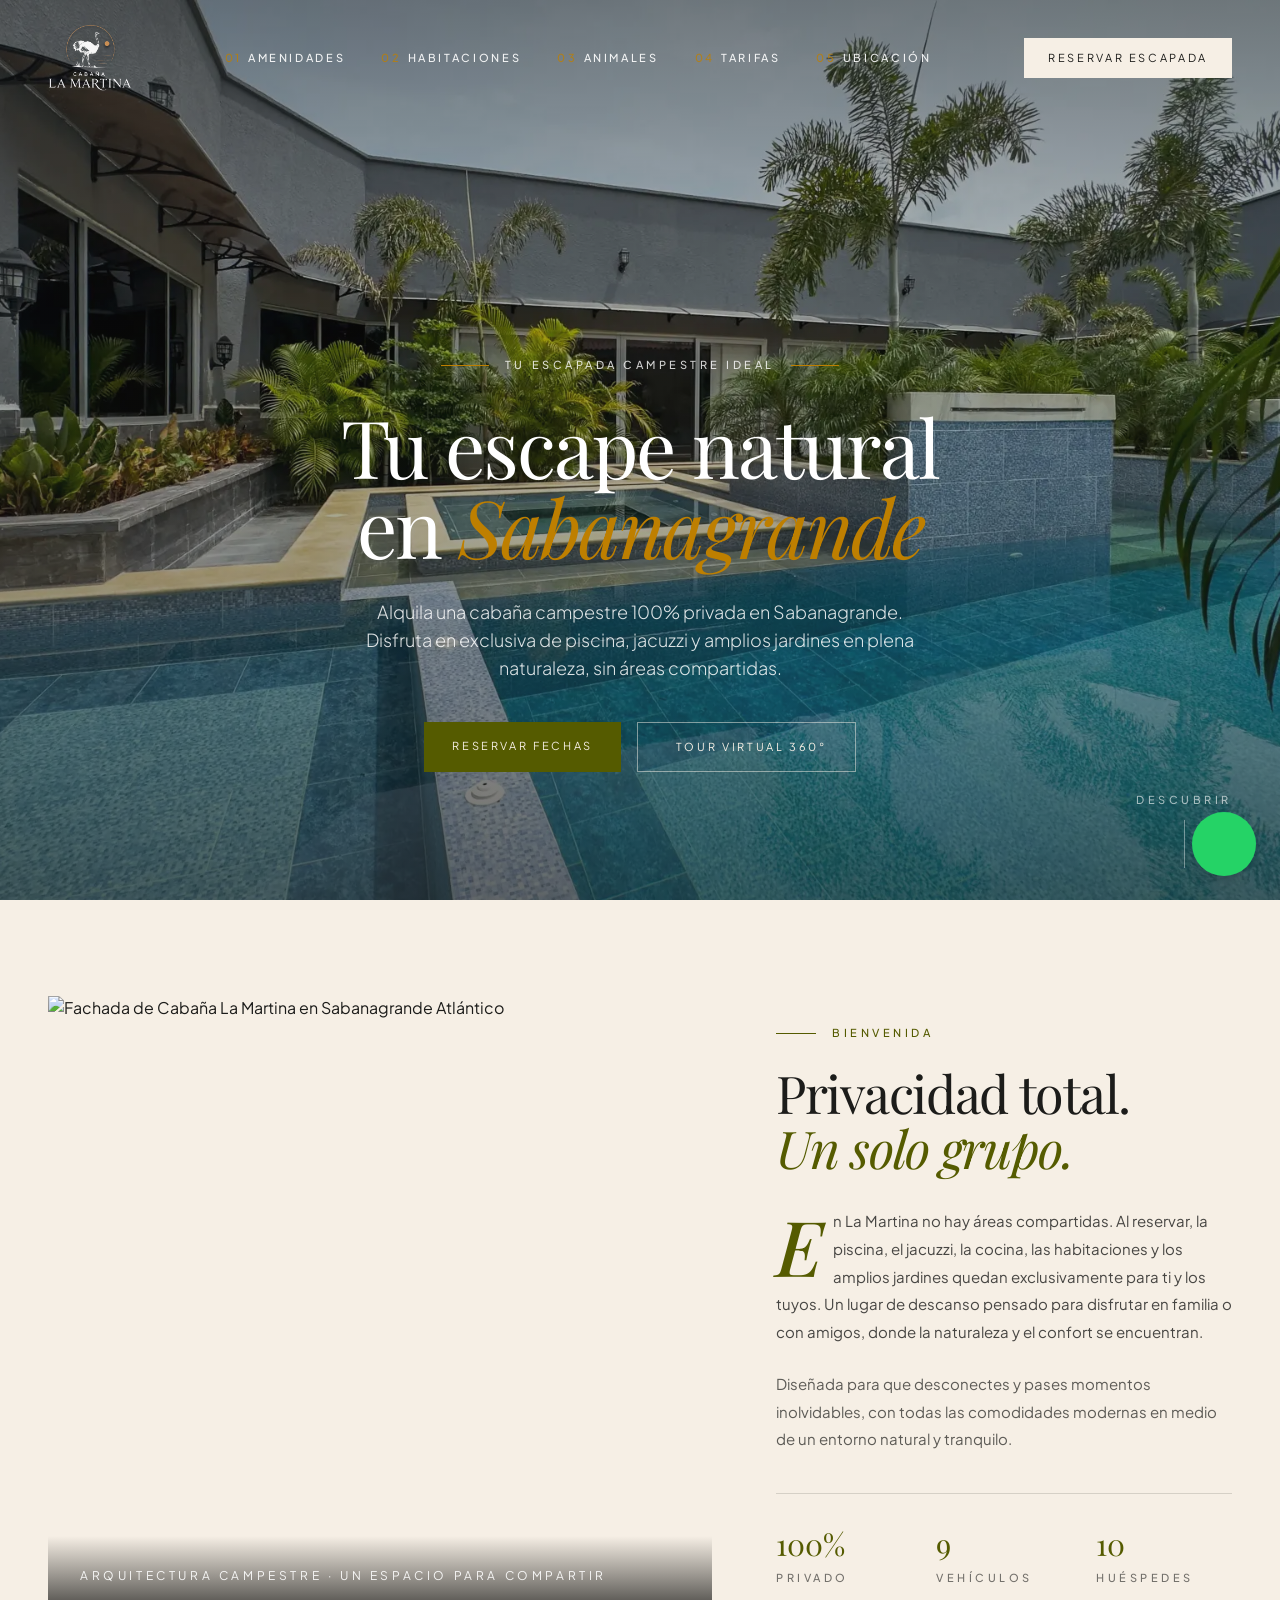
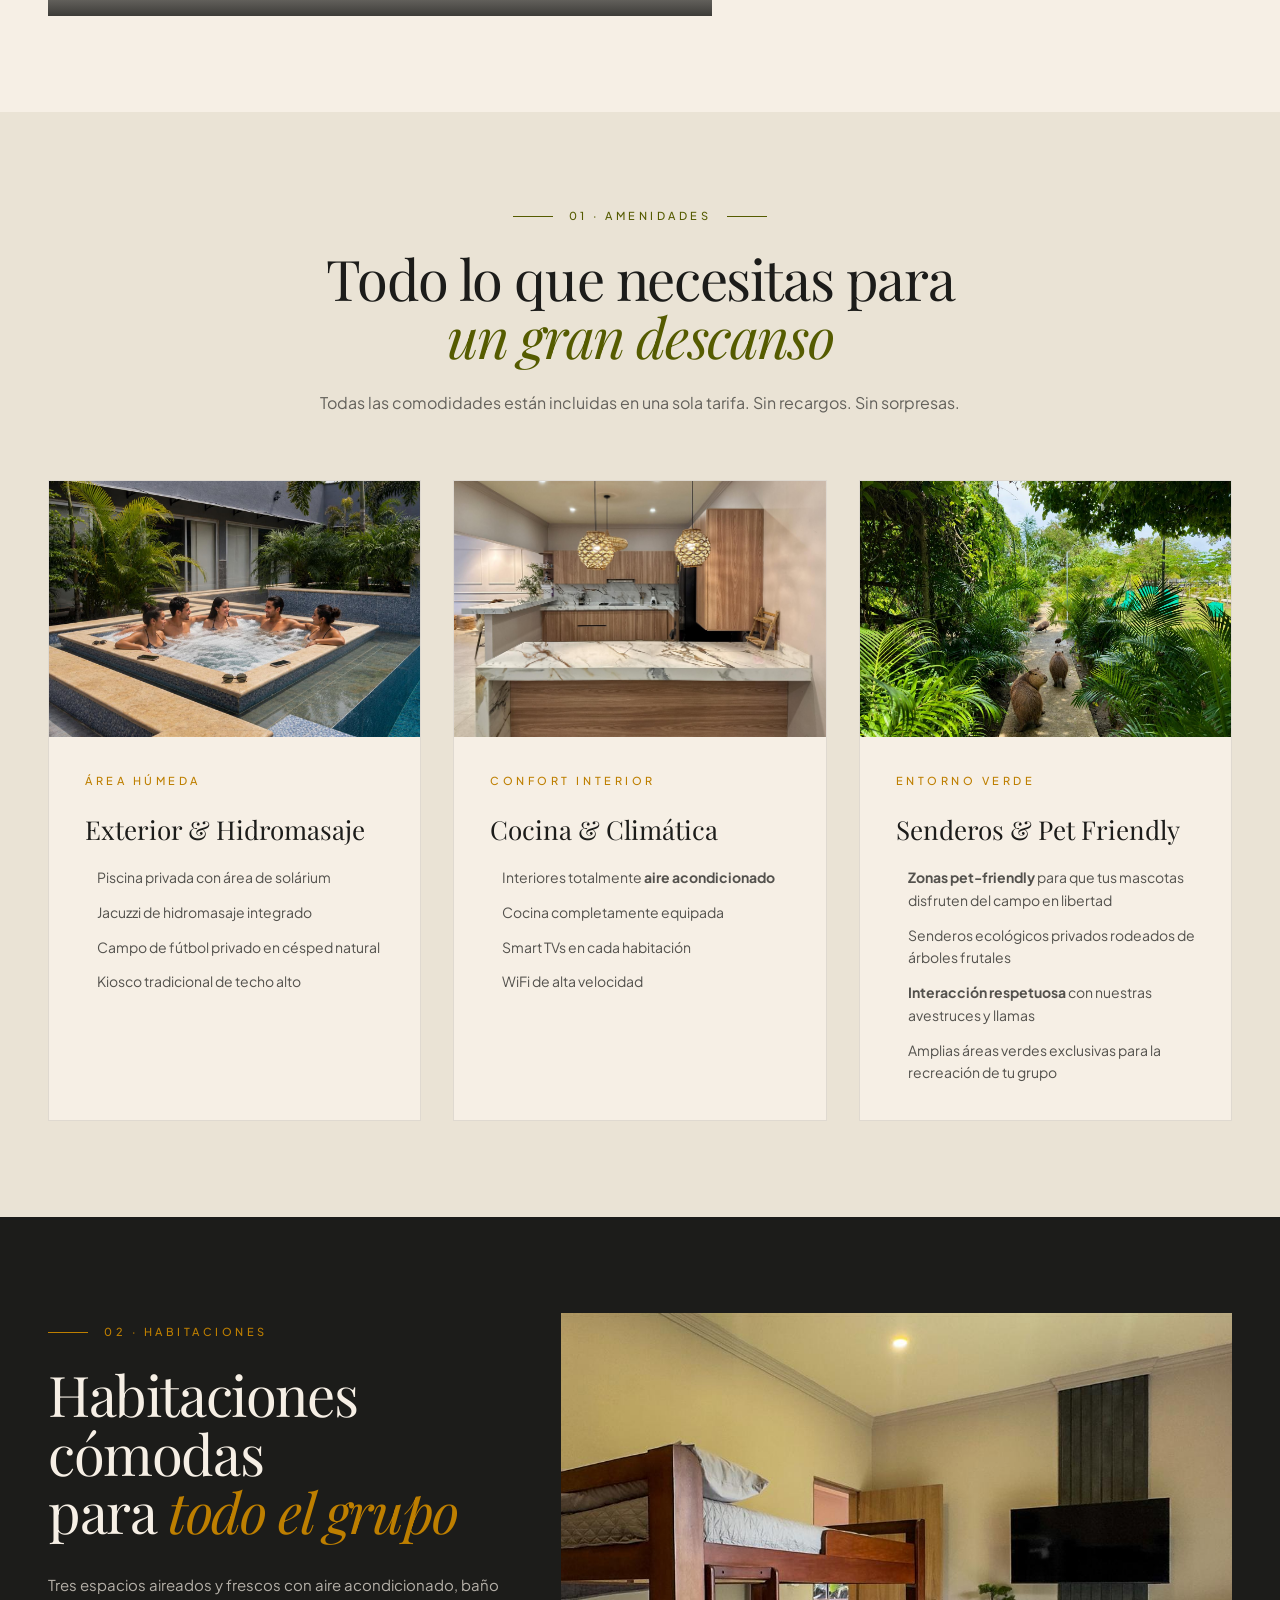
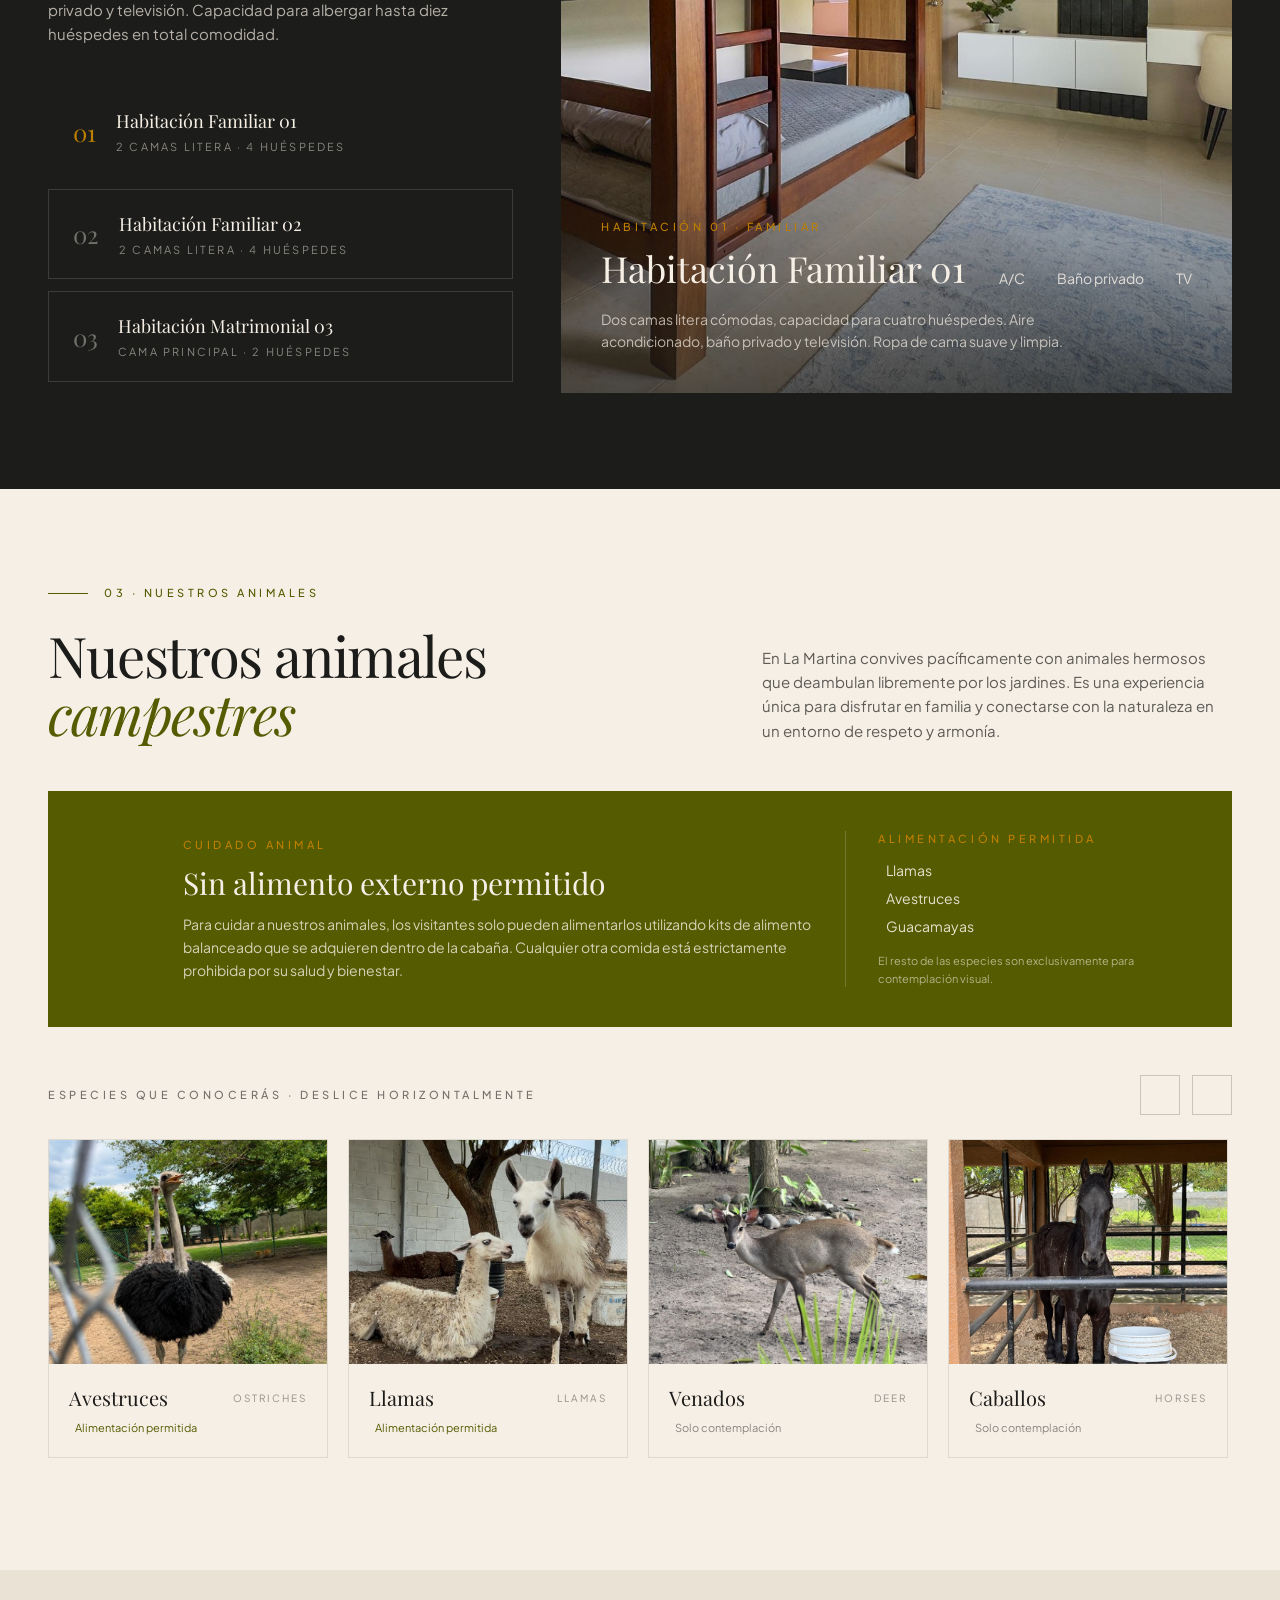
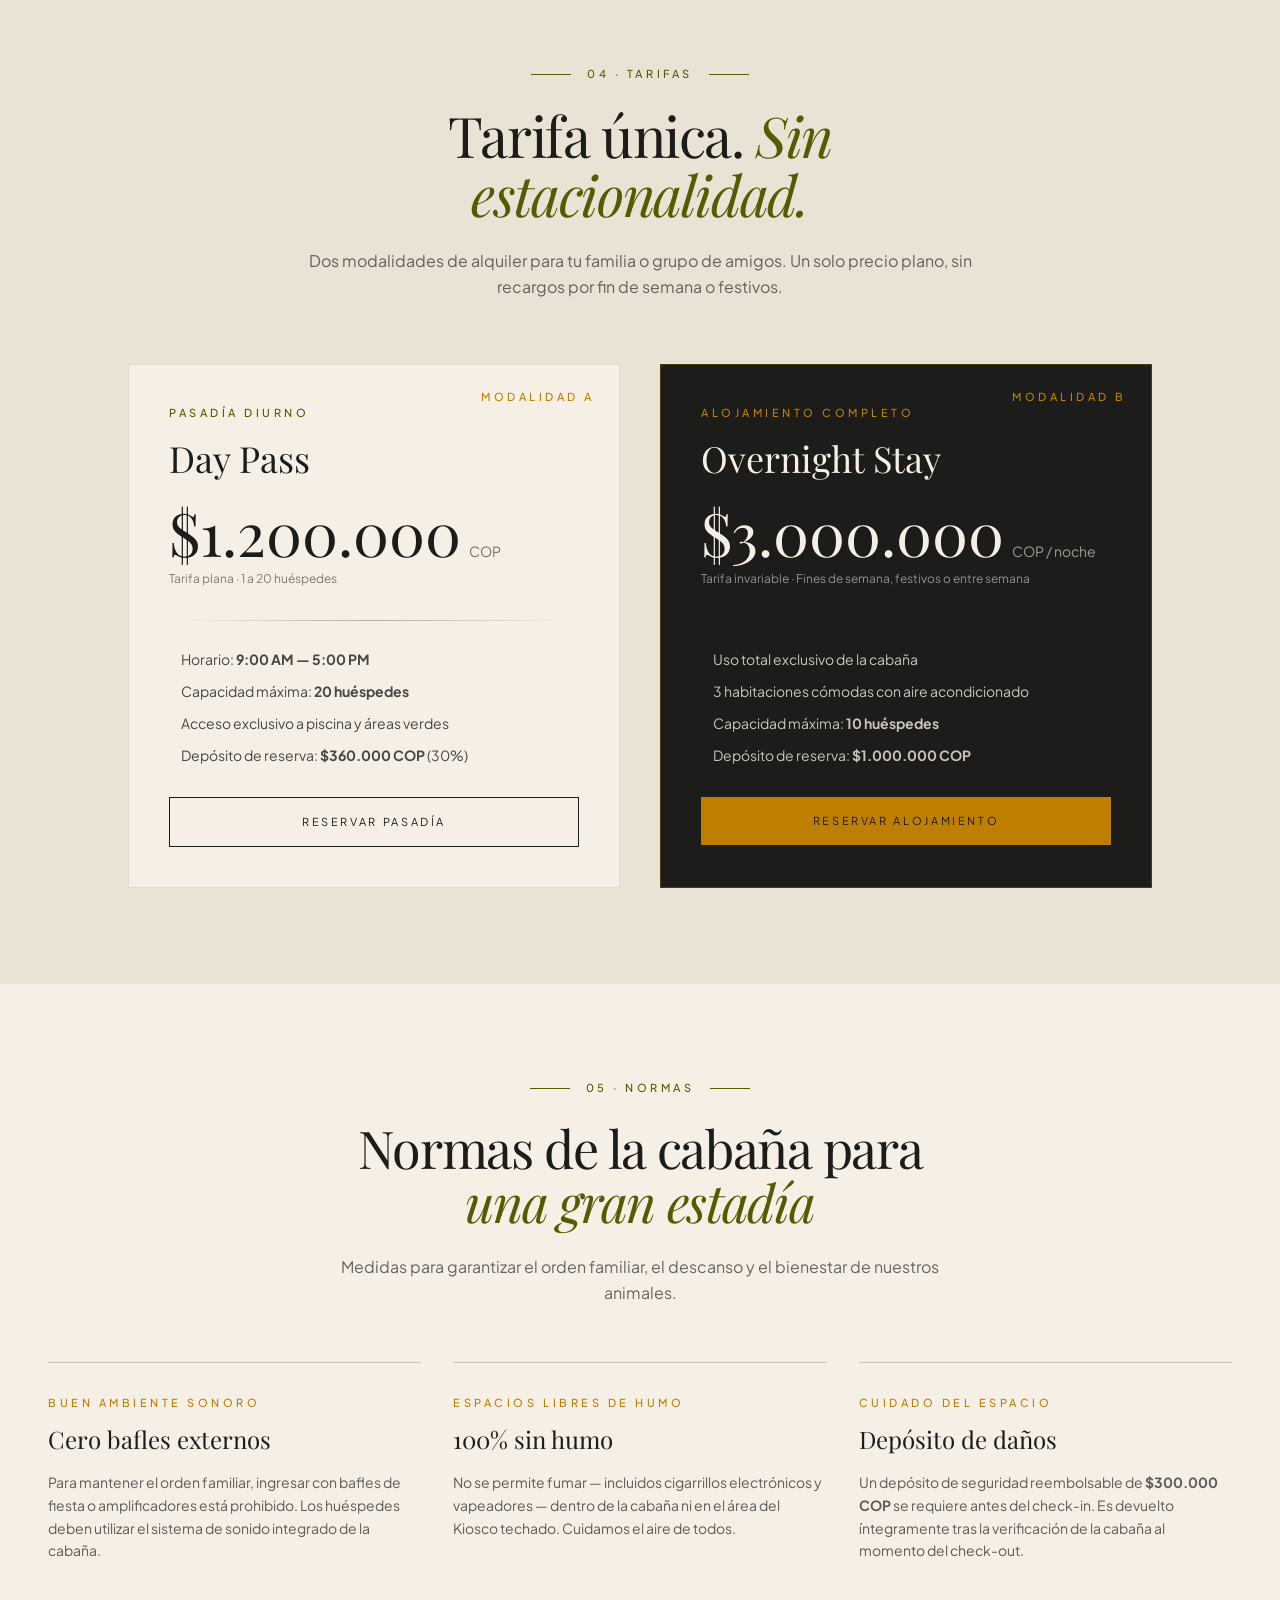
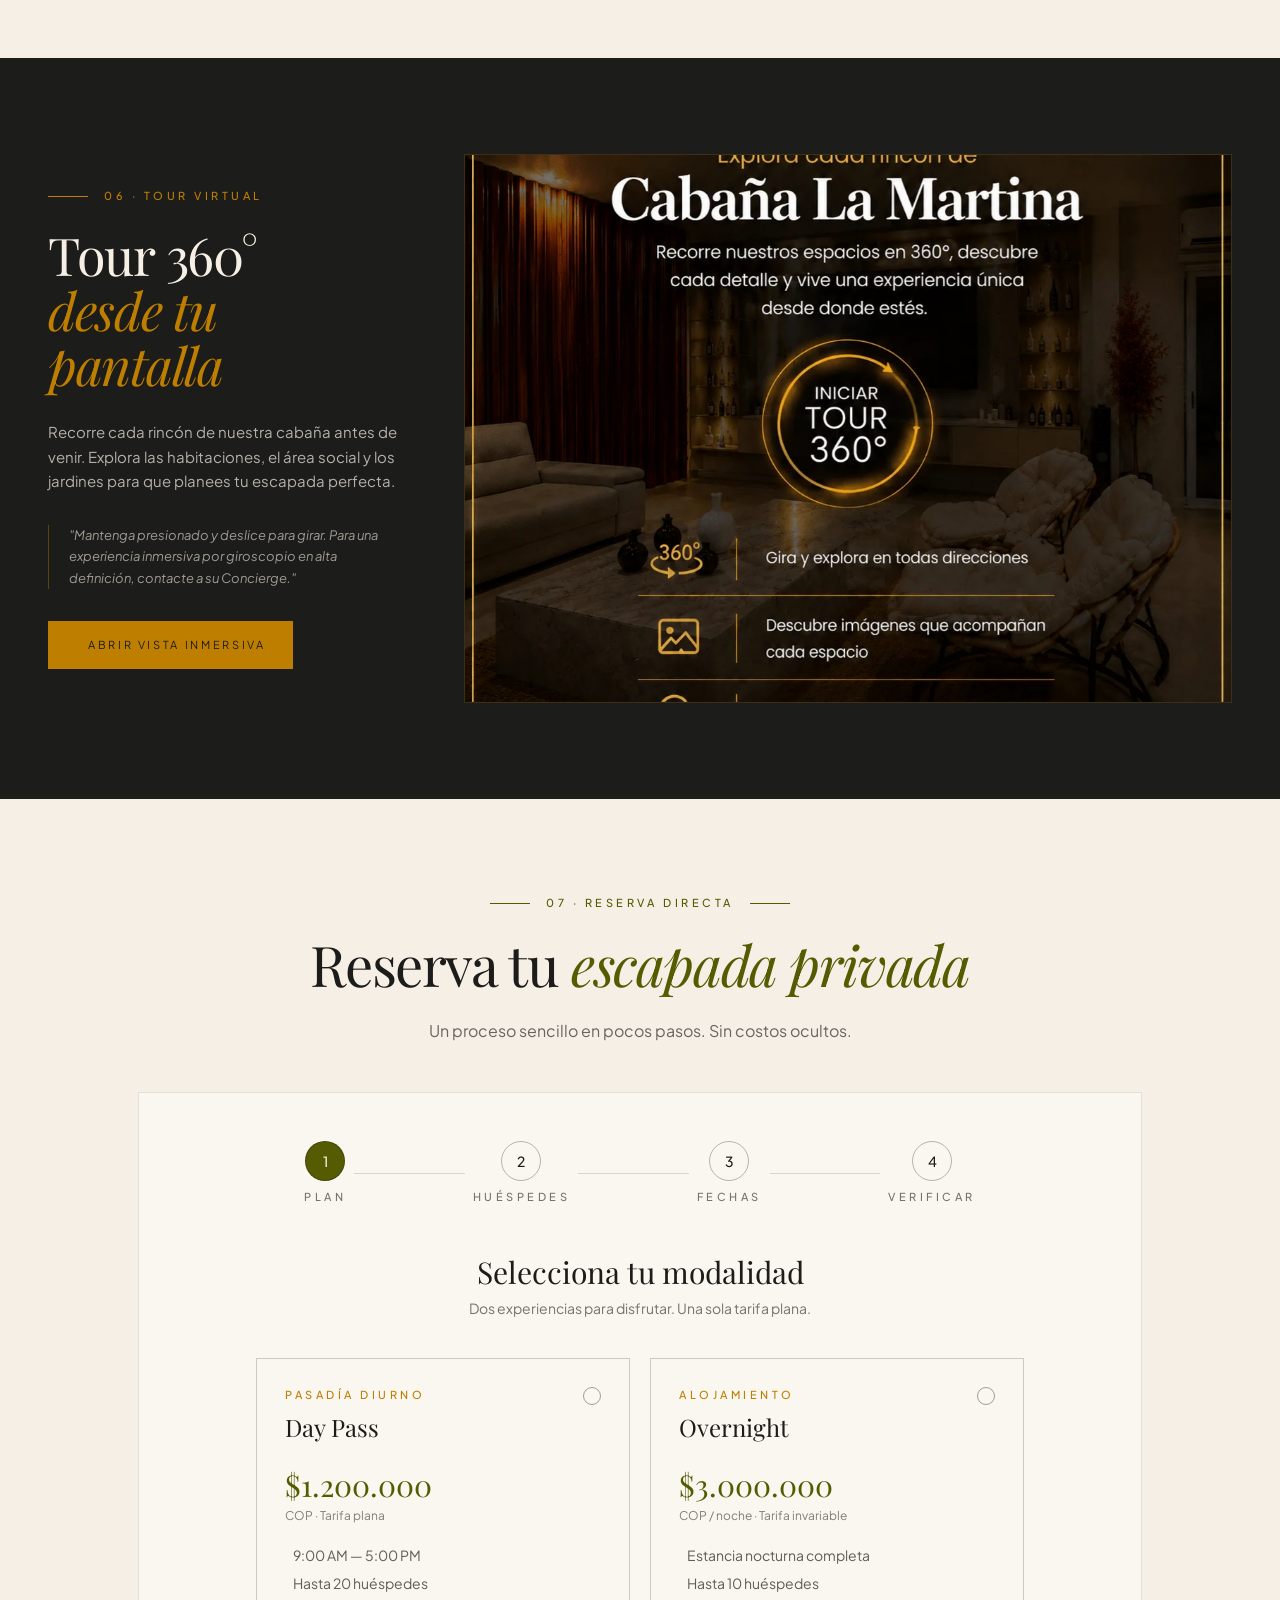
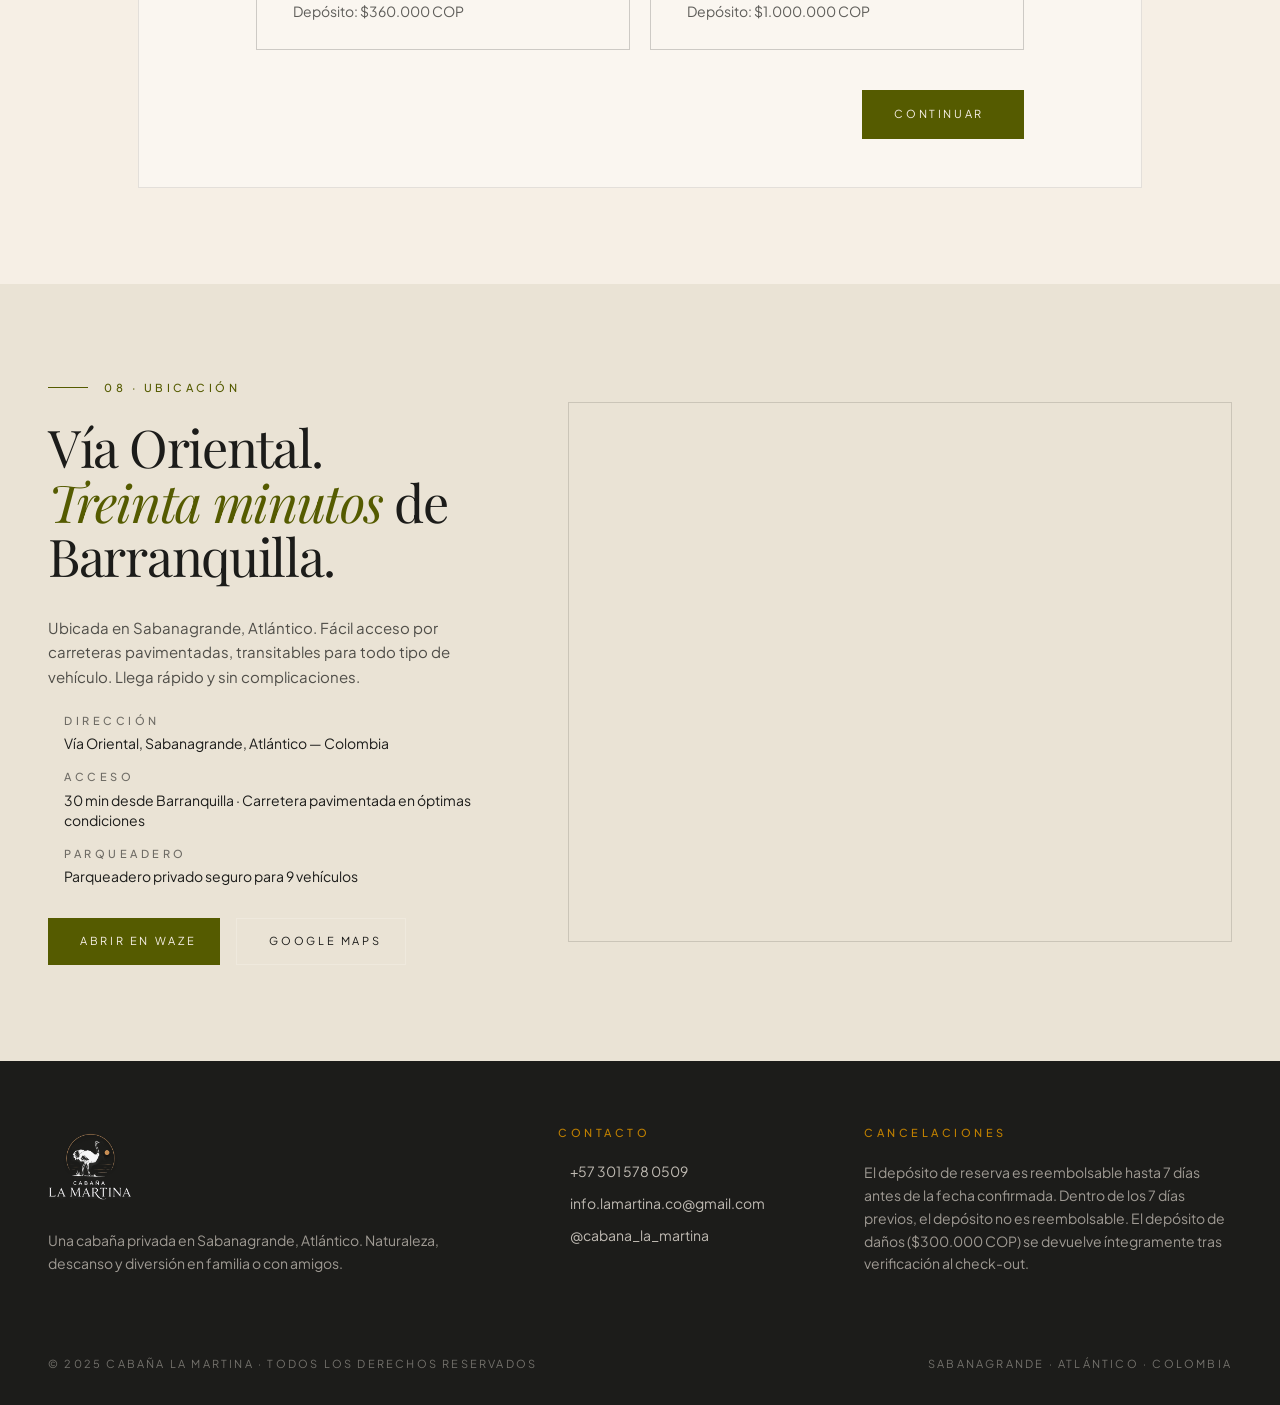
==== commit 0e695d5c: "fix: acortar texto del hero en version desktop y movil" ====
--- a/index.html
+++ b/index.html
@@ -143,9 +143,9 @@
     <div id="hero">
       <!-- MOBILE HERO (Block on mobile, hidden on desktop. 100% original unmodified) -->
       <section class="block md:hidden relative h-screen min-h-[650px] w-full overflow-hidden">
-        <picture class="absolute inset-0 w-full h-full object-cover">
+        <picture class="absolute inset-0 w-full h-full overflow-hidden">
           <source srcset="IMG/hero-movil.webp" type="image/webp">
-          <img src="IMG/hero-movil.webp" alt="Cabaña La Martina" width="1200" height="1600" class="w-full h-full object-cover">
+          <img src="IMG/hero-movil.webp" alt="Cabaña La Martina" width="1200" height="1600" class="w-full h-full object-cover hero-mobile-img">
         </picture>
         <div class="absolute inset-0 hero-overlay"></div>
 
@@ -161,9 +161,8 @@
             </h1>
             <p
               class="reveal is-visible reveal-delay-2 mt-8 text-white/85 text-base lg:text-lg max-w-xl leading-relaxed font-light">
-              Disfruta de una cabaña totalmente privada en Sabanagrande, Atlántico. Alquila toda la propiedad en
-              exclusiva para tu familia o amigos: piscina, jacuzzi, amplios jardines y contacto directo con la
-              naturaleza. Sin áreas compartidas, solo diversión y descanso.
+              Alquila una cabaña campestre 100% privada en Sabanagrande. Disfruta en exclusiva de piscina,
+              jacuzzi y amplios jardines en plena naturaleza, sin áreas compartidas.
             </p>
             <div class="reveal is-visible reveal-delay-3 mt-10 flex flex-wrap gap-4">
               <a href="#reserva" class="btn-lux btn-primary text-[11px] uppercase tracking-[0.24em] px-7 py-4">Reservar
@@ -202,9 +201,8 @@
             </h1>
             <p
               class="reveal is-visible hero-p mt-8 text-white/85 text-base lg:text-lg max-w-xl mx-auto leading-relaxed font-light">
-              Disfruta de una cabaña totalmente privada en Sabanagrande, Atlántico. Alquila toda la propiedad en
-              exclusiva para tu familia o amigos: piscina, jacuzzi, amplios jardines y contacto directo con la
-              naturaleza. Sin áreas compartidas, solo diversión y descanso.
+              Alquila una cabaña campestre 100% privada en Sabanagrande. Disfruta en exclusiva de piscina,
+              jacuzzi y amplios jardines en plena naturaleza, sin áreas compartidas.
             </p>
             <div class="reveal is-visible hero-btns mt-10 flex flex-wrap justify-center gap-4">
               <a href="#reserva" class="btn-lux btn-primary text-[11px] uppercase tracking-[0.24em] px-7 py-4">Reservar
--- a/css/style.css
+++ b/css/style.css
@@ -494,6 +494,21 @@
   }
 }
 
+/* Mobile Hero Zoom Animation */
+.hero-mobile-img {
+  animation: subtleZoom 15s ease-in-out infinite alternate;
+  transform-origin: center center;
+}
+
+@keyframes subtleZoom {
+  from {
+    transform: scale(1.02);
+  }
+  to {
+    transform: scale(1.1);
+  }
+}
+
 /* Offset anchor scrolling to account for fixed header */
 section[id] {
   scroll-margin-top: 100px;
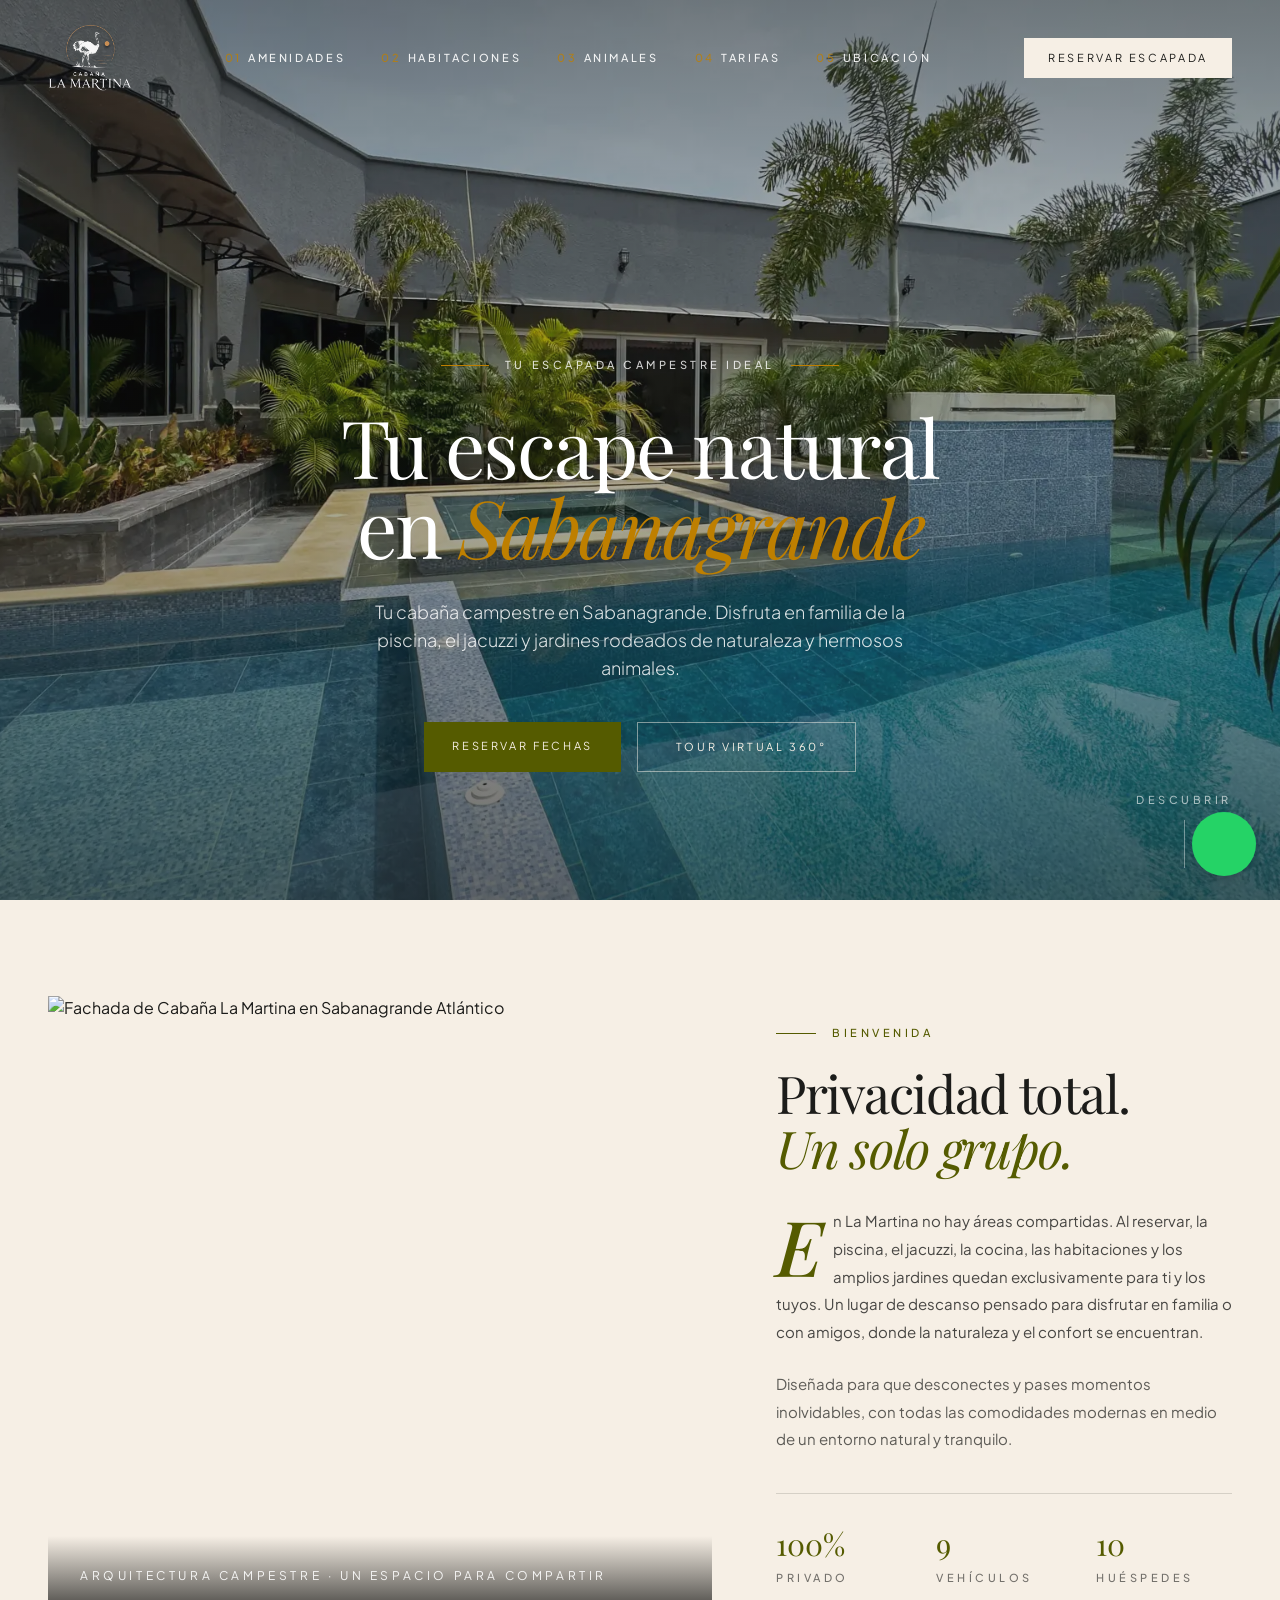
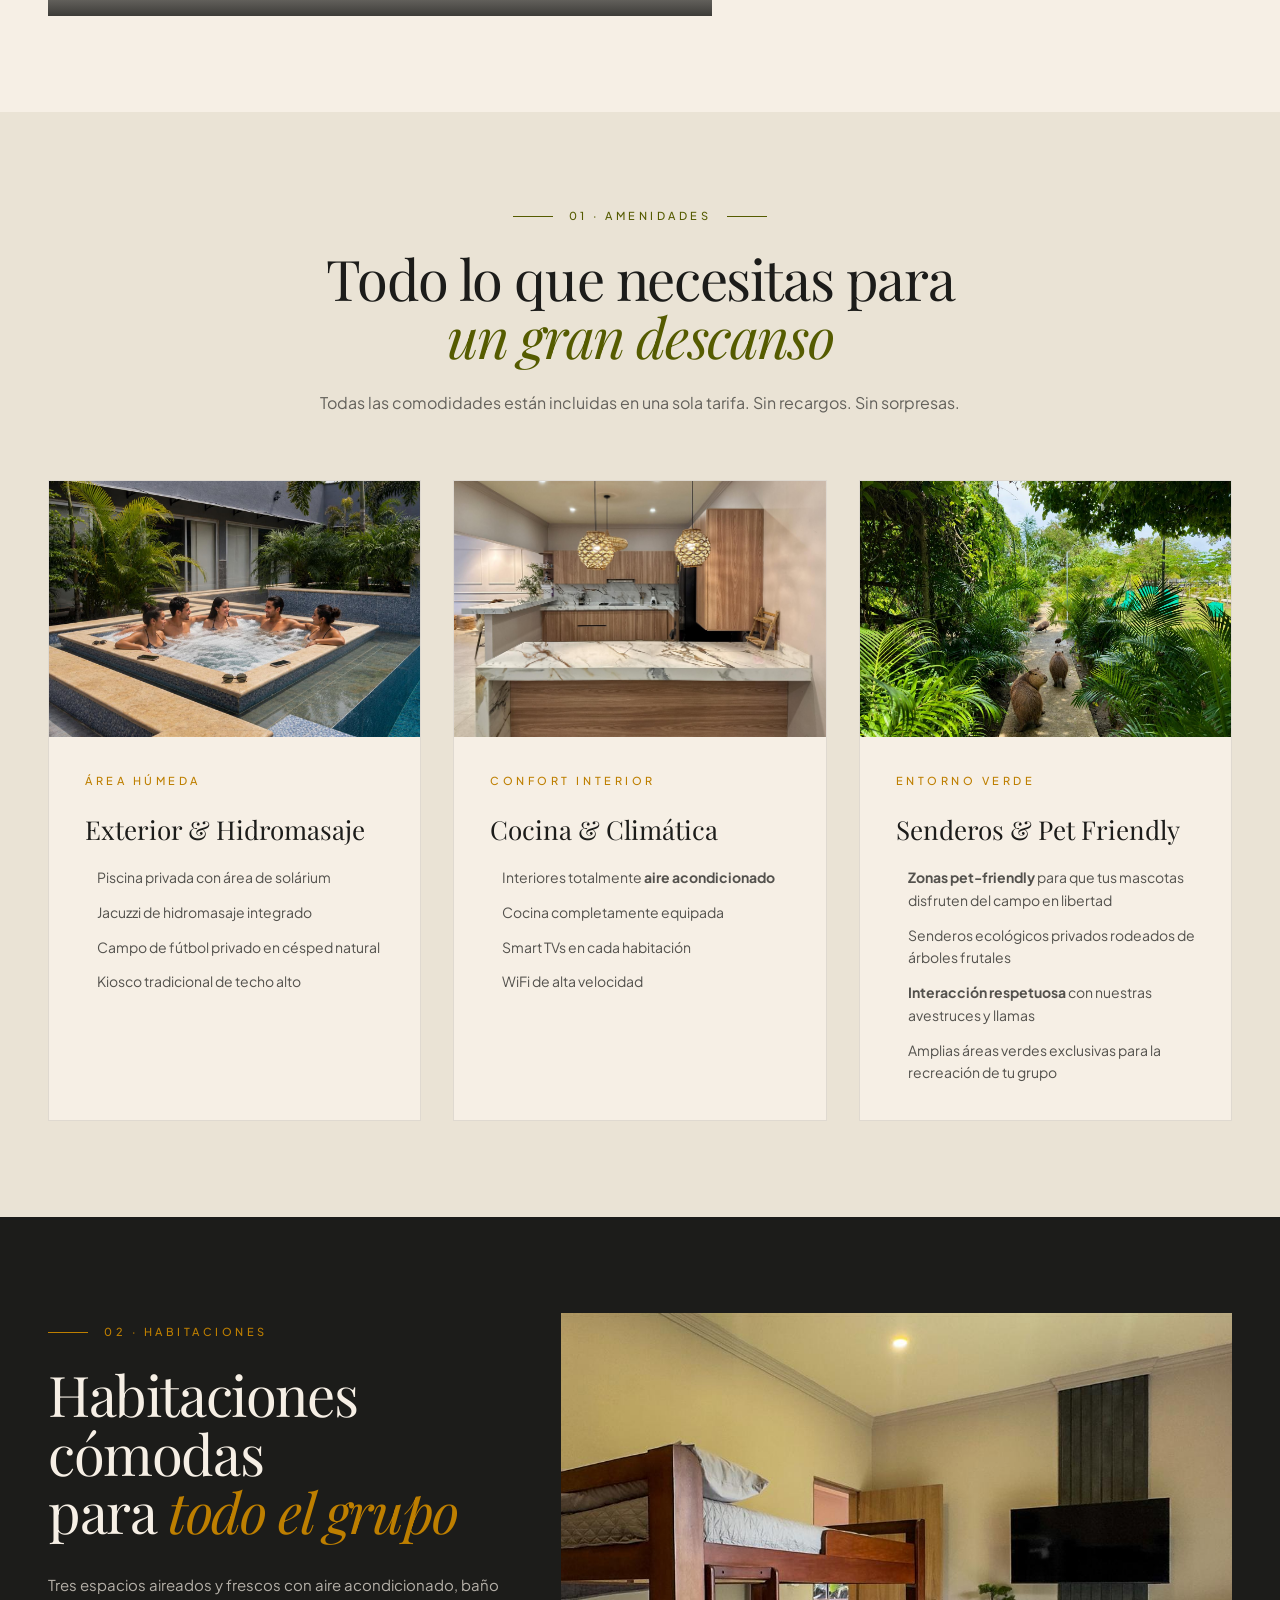
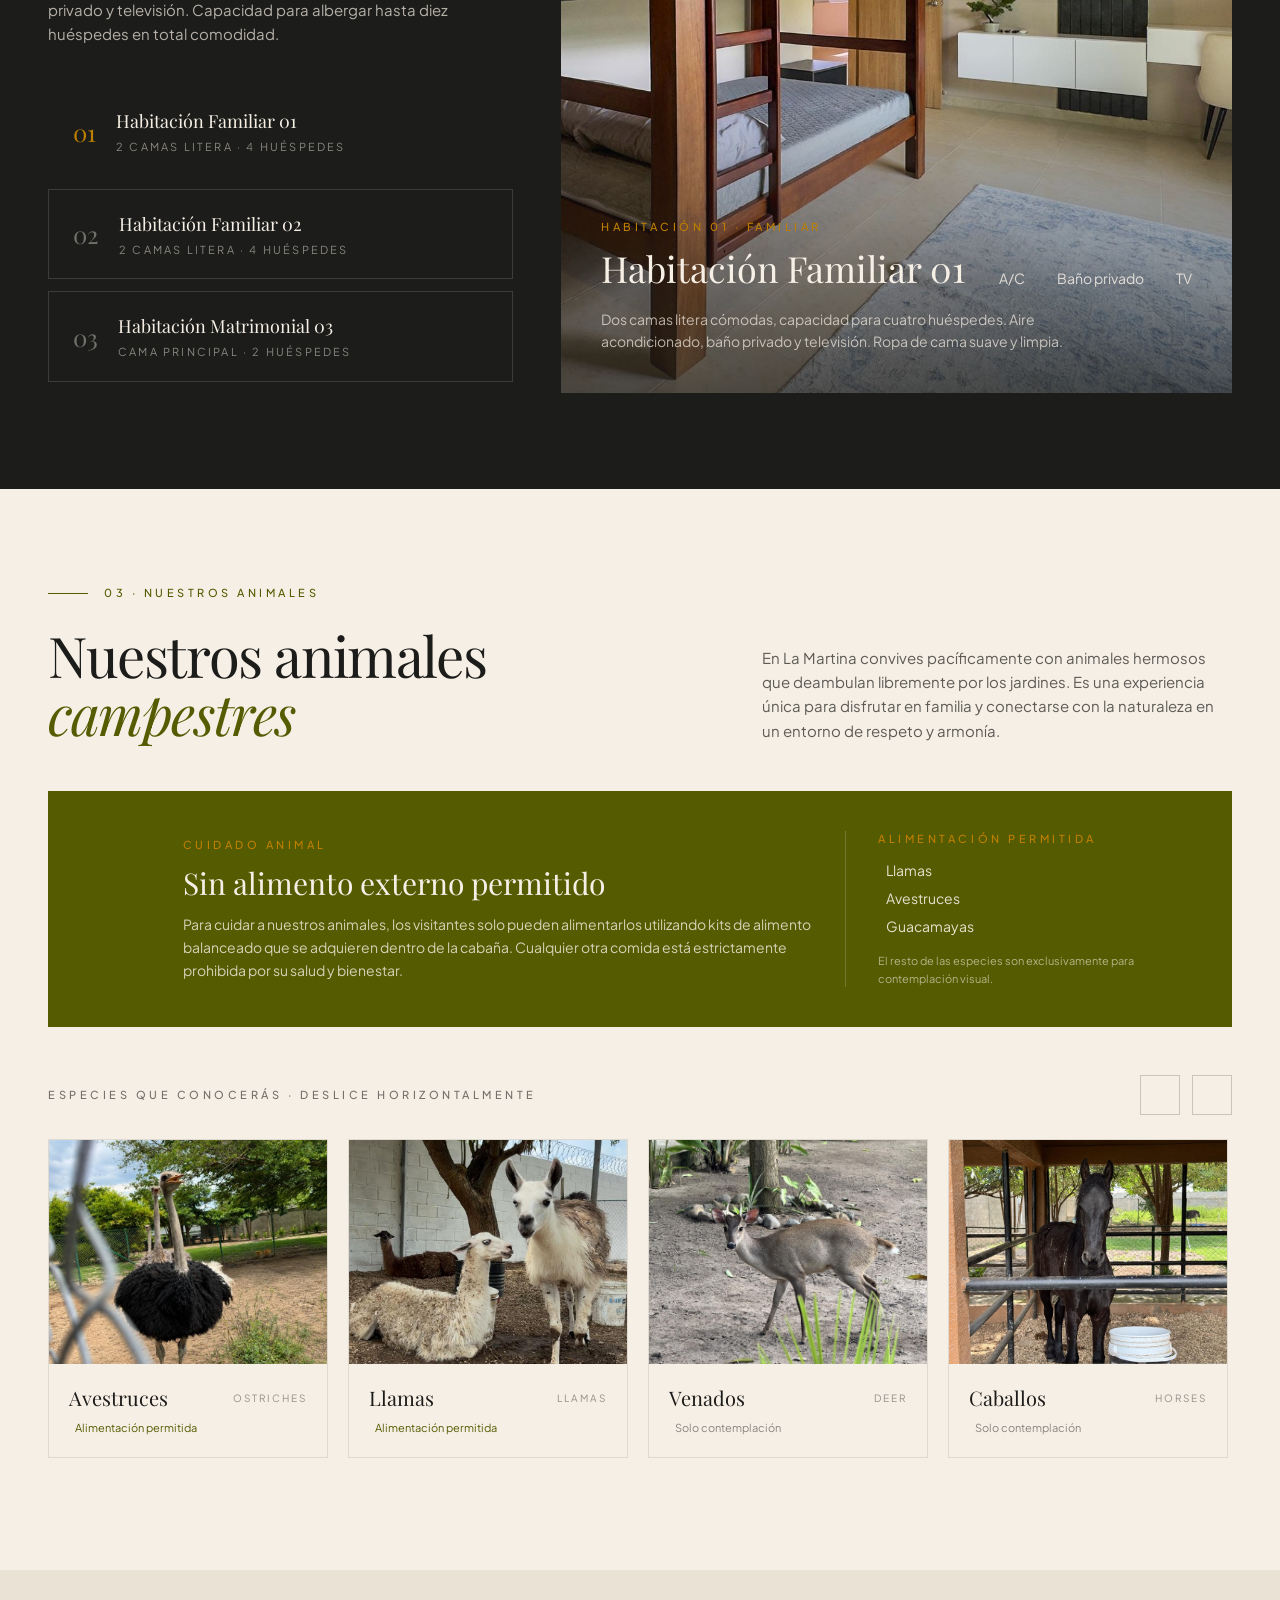
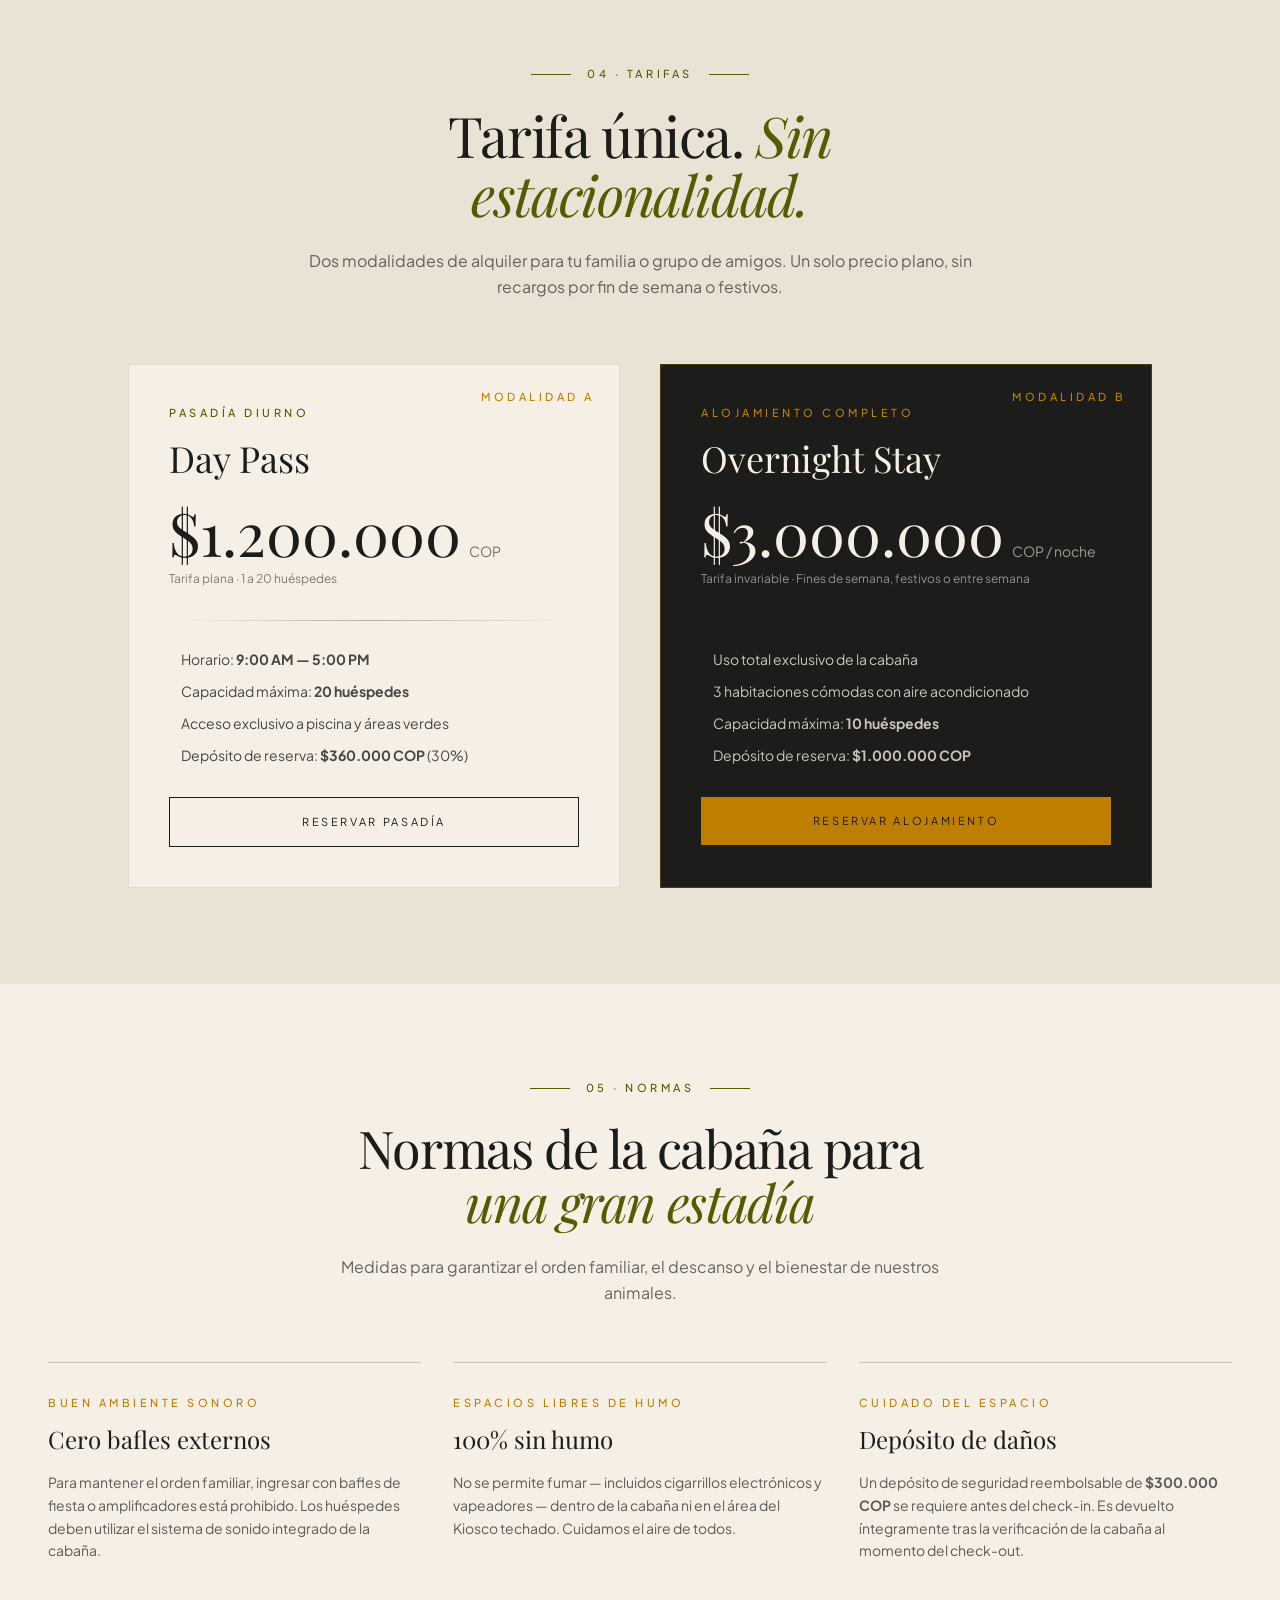
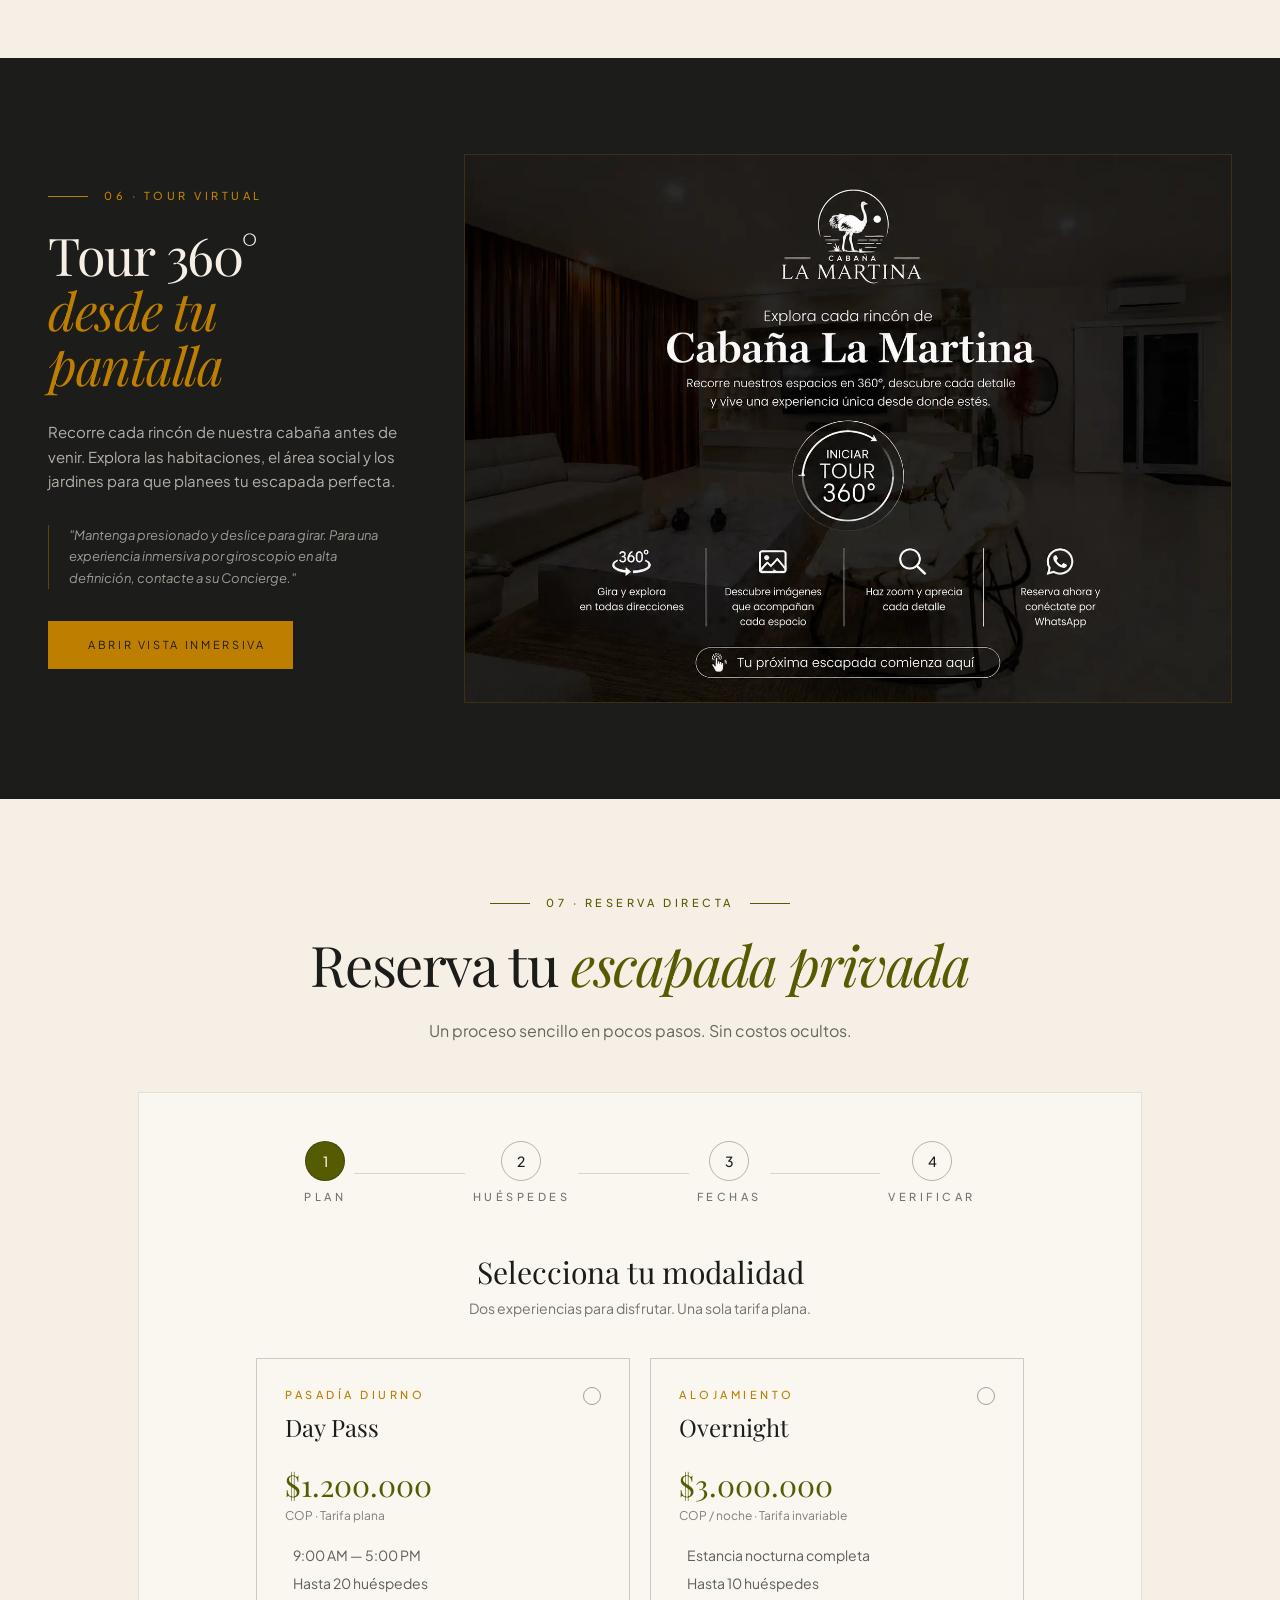
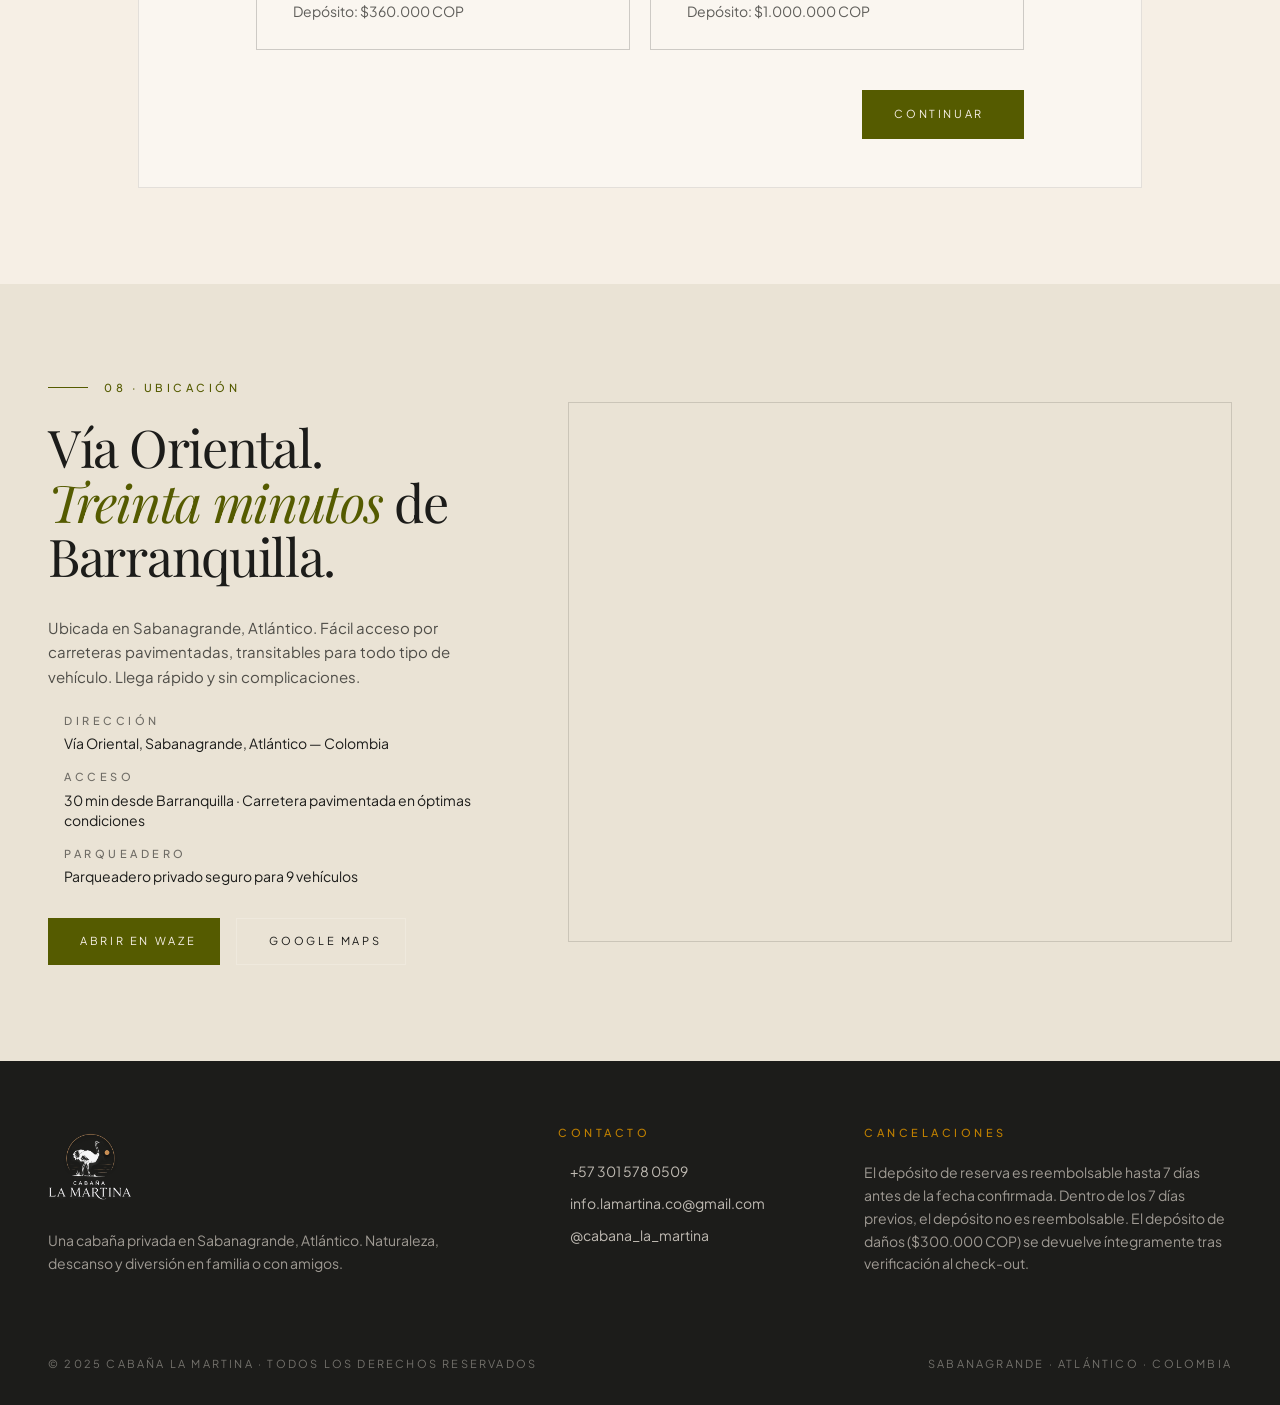
==== commit a3ad75cb: "fix: reescribir texto del hero para enfocarse en familia, naturaleza y animales" ====
--- a/index.html
+++ b/index.html
@@ -161,8 +161,8 @@
             </h1>
             <p
               class="reveal is-visible reveal-delay-2 mt-8 text-white/85 text-base lg:text-lg max-w-xl leading-relaxed font-light">
-              Alquila una cabaña campestre 100% privada en Sabanagrande. Disfruta en exclusiva de piscina,
-              jacuzzi y amplios jardines en plena naturaleza, sin áreas compartidas.
+              Tu cabaña campestre en Sabanagrande. Disfruta en familia de la piscina, el jacuzzi y jardines
+              rodeados de naturaleza y hermosos animales.
             </p>
             <div class="reveal is-visible reveal-delay-3 mt-10 flex flex-wrap gap-4">
               <a href="#reserva" class="btn-lux btn-primary text-[11px] uppercase tracking-[0.24em] px-7 py-4">Reservar
@@ -201,8 +201,8 @@
             </h1>
             <p
               class="reveal is-visible hero-p mt-8 text-white/85 text-base lg:text-lg max-w-xl mx-auto leading-relaxed font-light">
-              Alquila una cabaña campestre 100% privada en Sabanagrande. Disfruta en exclusiva de piscina,
-              jacuzzi y amplios jardines en plena naturaleza, sin áreas compartidas.
+              Tu cabaña campestre en Sabanagrande. Disfruta en familia de la piscina, el jacuzzi y jardines
+              rodeados de naturaleza y hermosos animales.
             </p>
             <div class="reveal is-visible hero-btns mt-10 flex flex-wrap justify-center gap-4">
               <a href="#reserva" class="btn-lux btn-primary text-[11px] uppercase tracking-[0.24em] px-7 py-4">Reservar
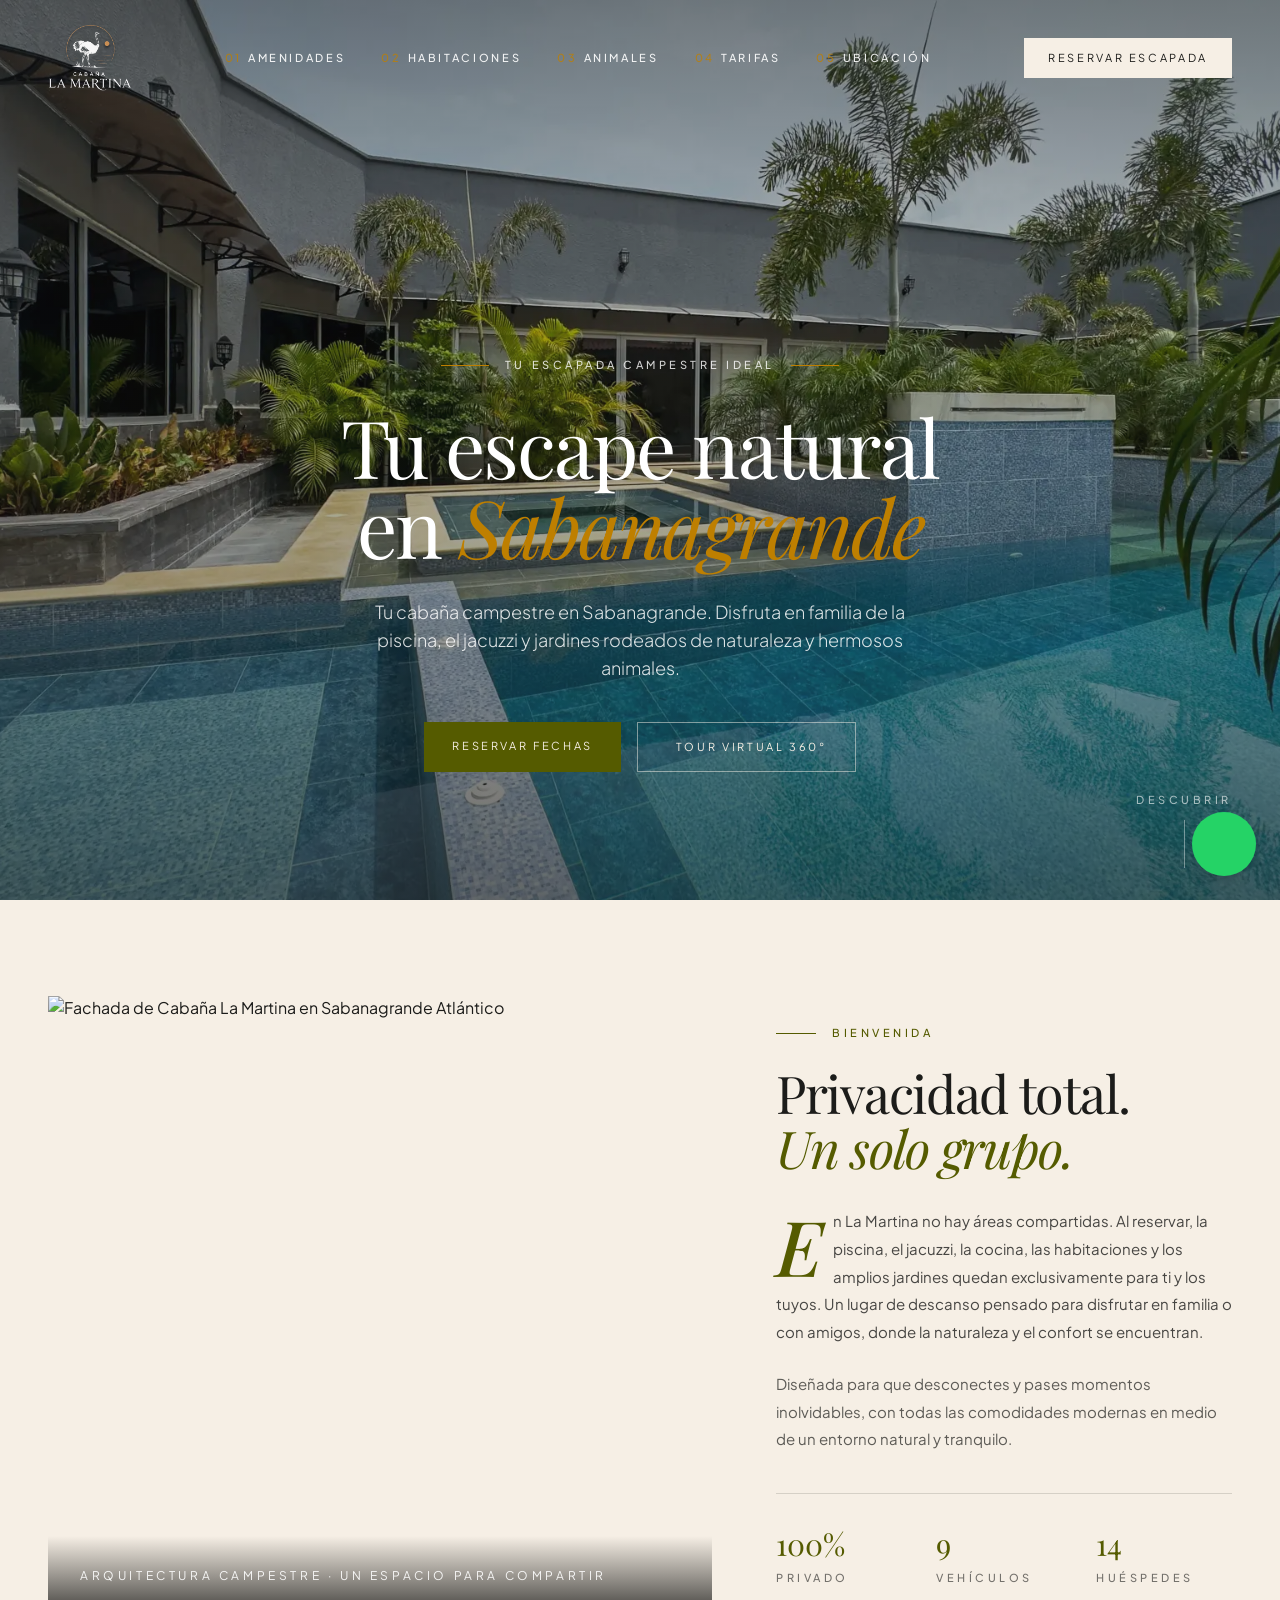
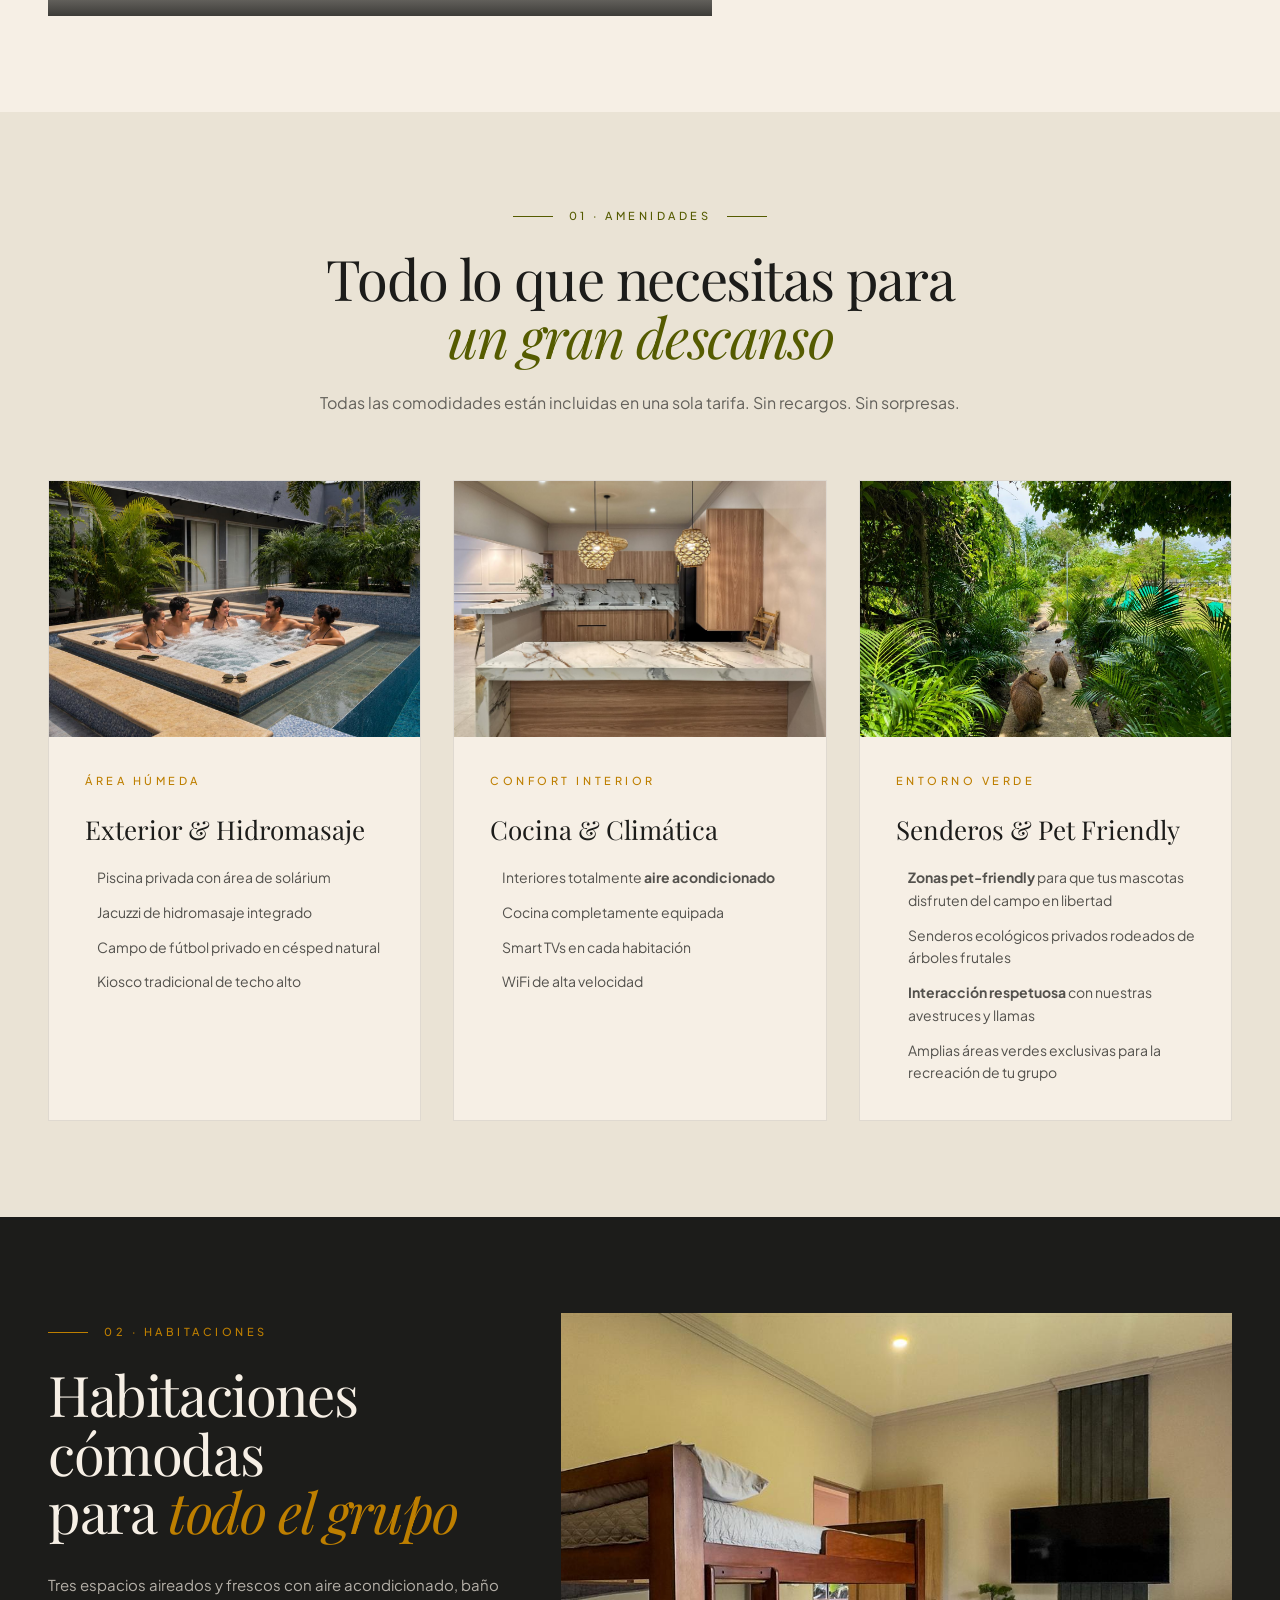
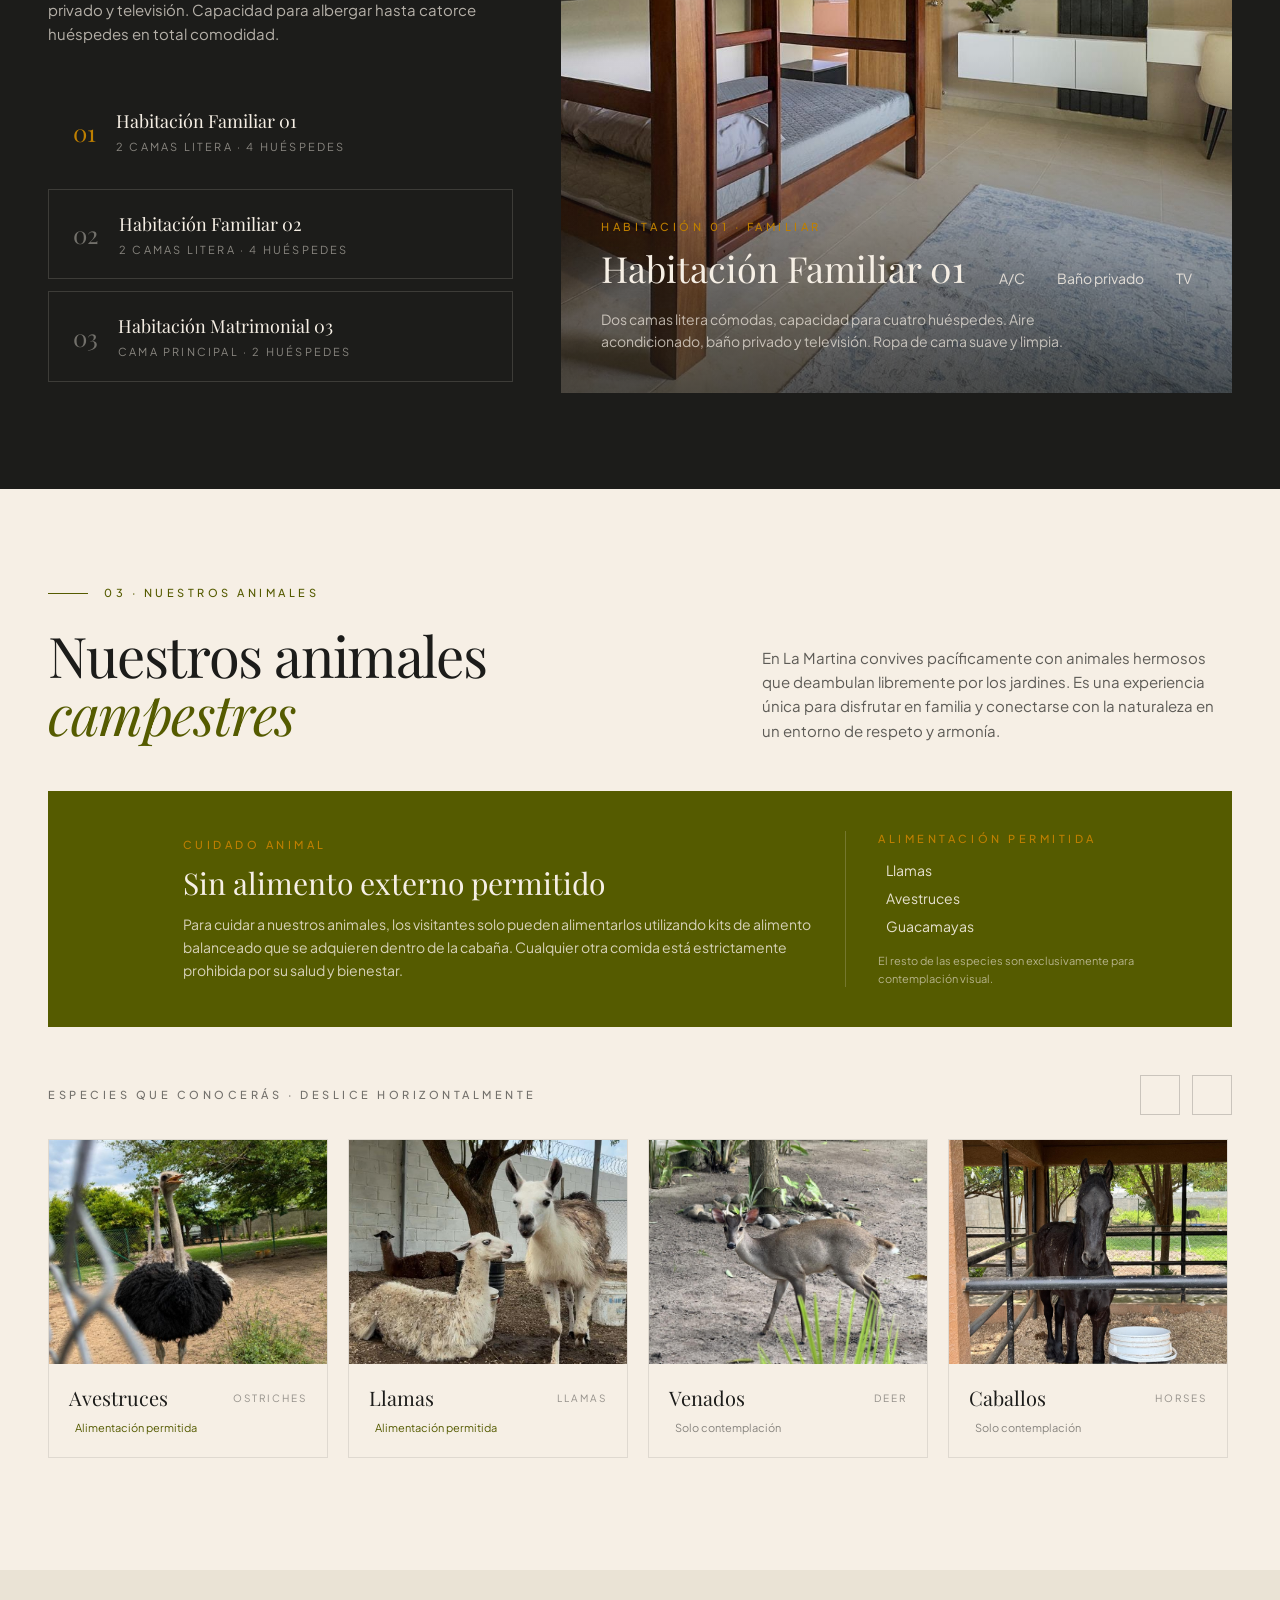
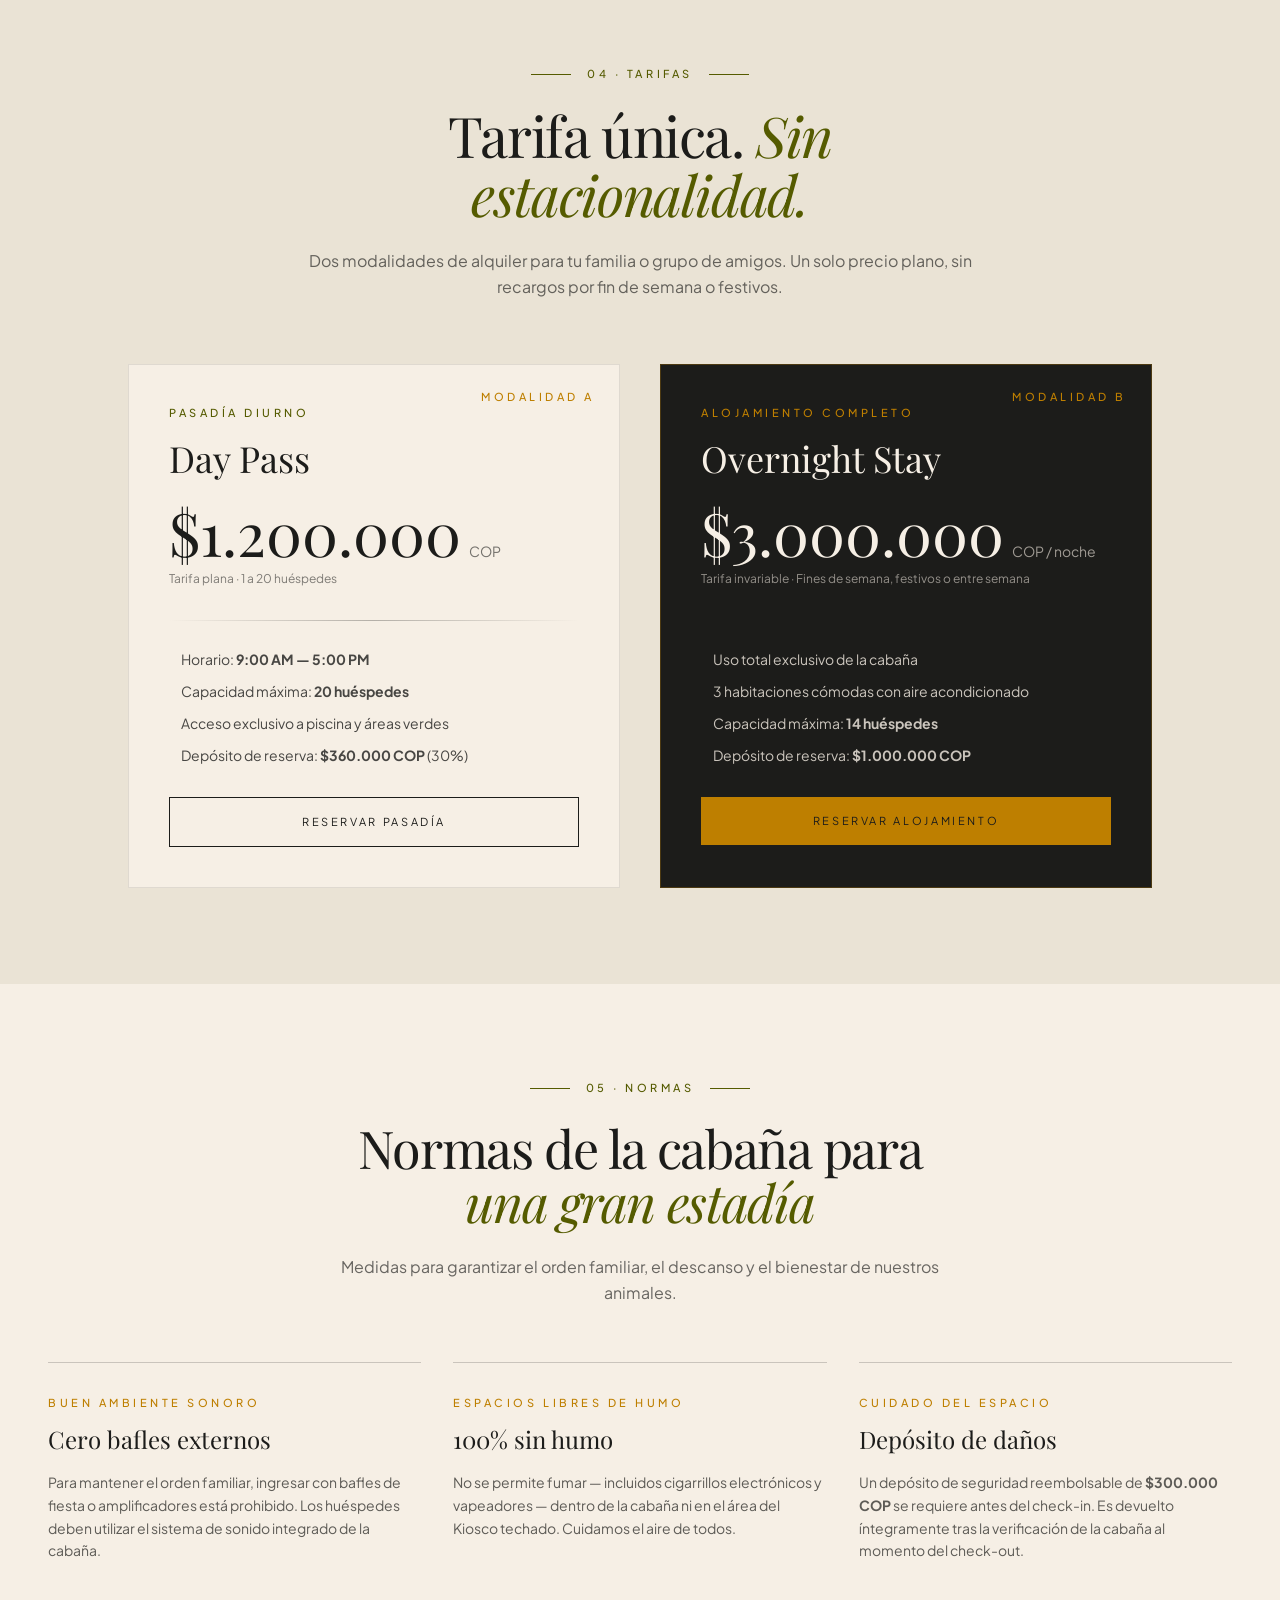
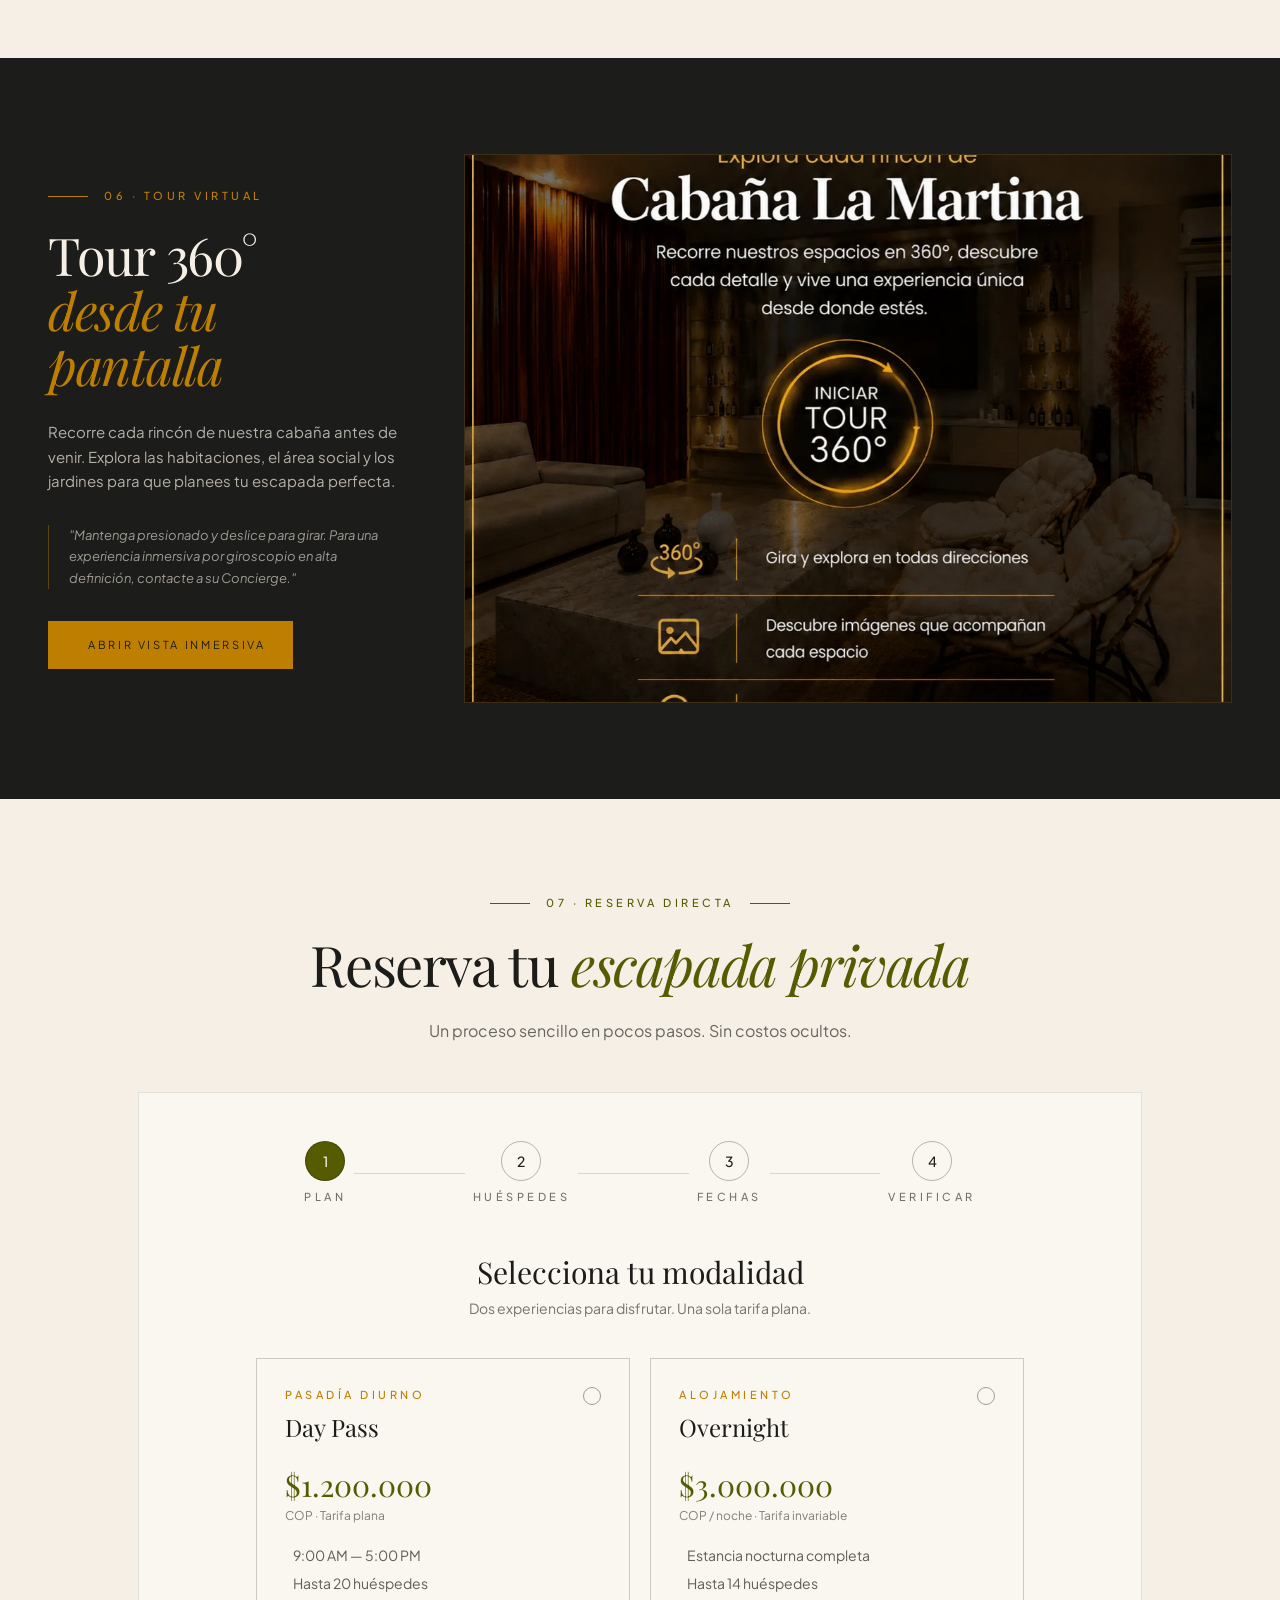
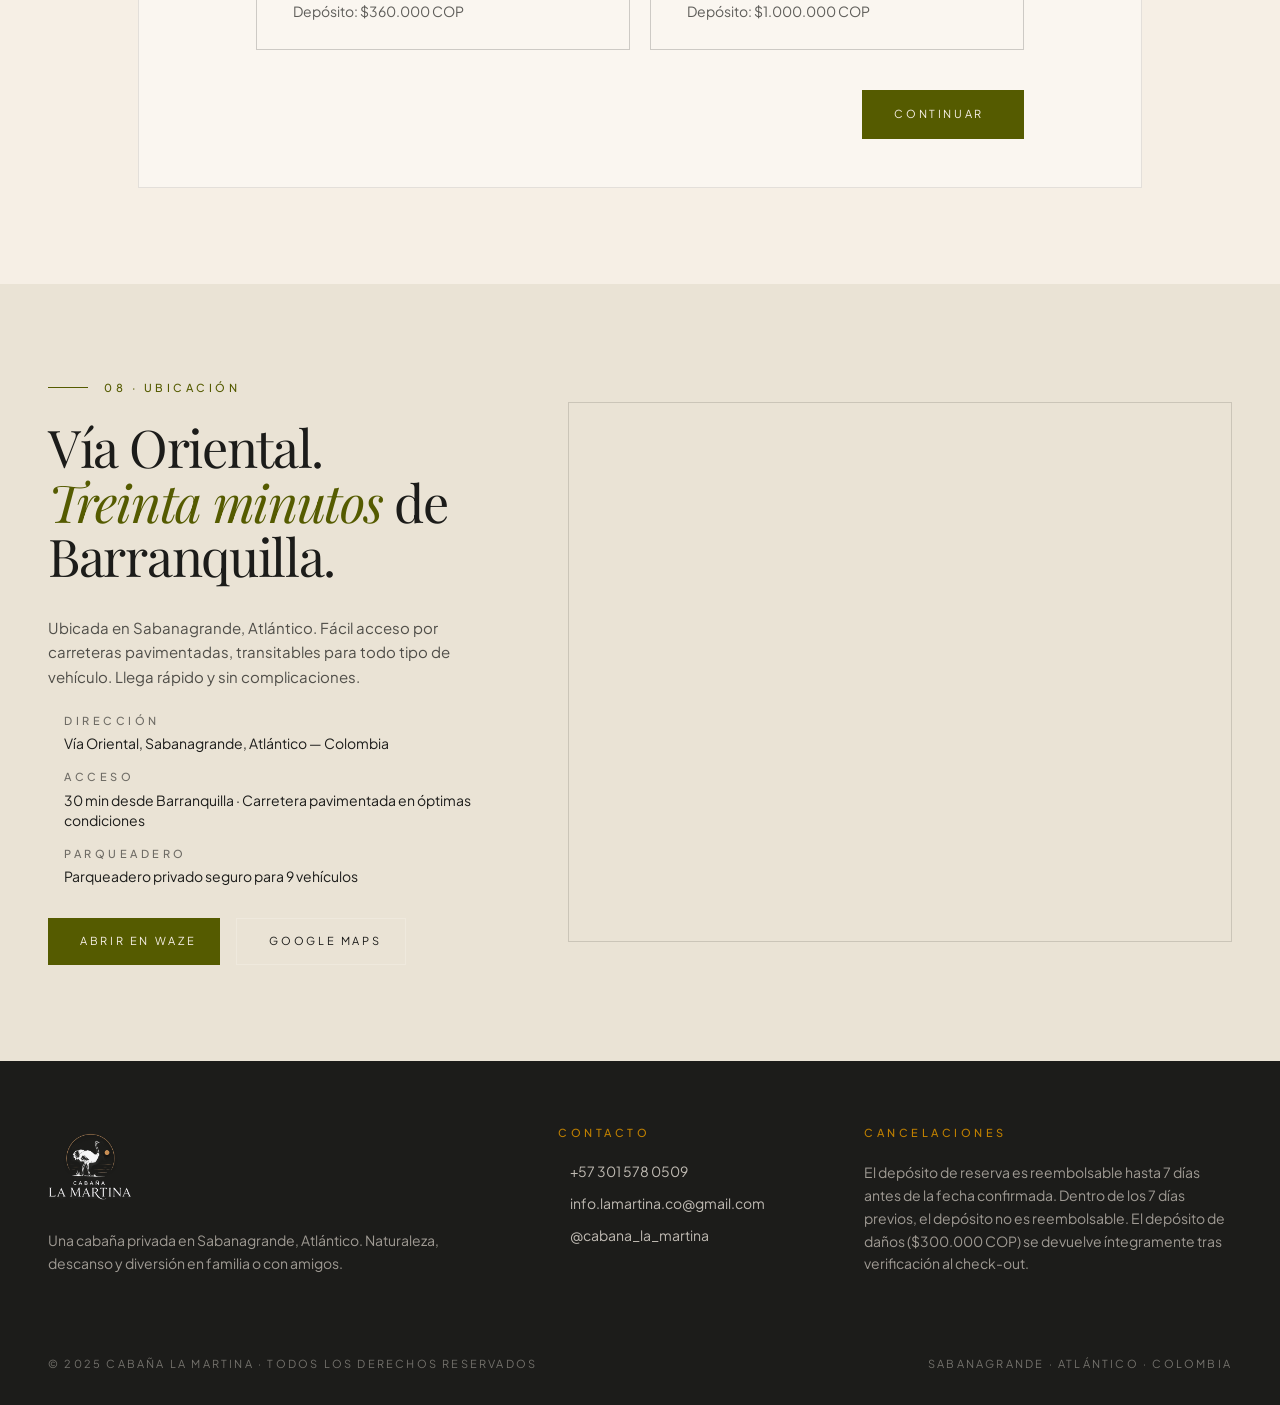
==== commit bfa54bdb: "fix: restaurar capacidad maxima de alojamiento a 14 huespedes en la web y el cotizador" ====
--- a/index.html
+++ b/index.html
@@ -264,7 +264,7 @@
                 <div class="eyebrow text-carbon/60 mt-2 text-[10px]">Vehículos</div>
               </div>
               <div>
-                <div class="font-serif text-3xl text-olive">10</div>
+                <div class="font-serif text-3xl text-olive">14</div>
                 <div class="eyebrow text-carbon/60 mt-2 text-[10px]">Huéspedes</div>
               </div>
             </div>
@@ -385,7 +385,7 @@
             </h2>
             <p class="text-sand/70 leading-relaxed mb-10 text-[15px]">
               Tres espacios aireados y frescos con aire acondicionado, baño privado y televisión. Capacidad para
-              albergar hasta diez huéspedes en total comodidad.
+              albergar hasta catorce huéspedes en total comodidad.
             </p>
 
             <div class="flex flex-col gap-3">
@@ -592,7 +592,7 @@
                   class="text-gold mt-0.5"></iconify-icon><span>3 habitaciones cómodas con aire acondicionado</span>
               </li>
               <li class="flex gap-3"><iconify-icon icon="ph:users-three-light" width="18"
-                  class="text-gold mt-0.5"></iconify-icon><span>Capacidad máxima: <strong>10 huéspedes</strong></span>
+                  class="text-gold mt-0.5"></iconify-icon><span>Capacidad máxima: <strong>14 huéspedes</strong></span>
               </li>
               <li class="flex gap-3"><iconify-icon icon="ph:hand-coins-light" width="18"
                   class="text-gold mt-0.5"></iconify-icon><span>Depósito de reserva: <strong>$1.000.000
@@ -788,7 +788,7 @@
                   <li class="flex gap-2"><iconify-icon icon="ph:moon-stars-light" width="15"
                       class="text-olive mt-0.5"></iconify-icon> Estancia nocturna completa</li>
                   <li class="flex gap-2"><iconify-icon icon="ph:users-three-light" width="15"
-                      class="text-olive mt-0.5"></iconify-icon> Hasta 10 huéspedes</li>
+                      class="text-olive mt-0.5"></iconify-icon> Hasta 14 huéspedes</li>
                   <li class="flex gap-2"><iconify-icon icon="ph:hand-coins-light" width="15"
                       class="text-olive mt-0.5"></iconify-icon> Depósito: $1.000.000 COP</li>
                 </ul>
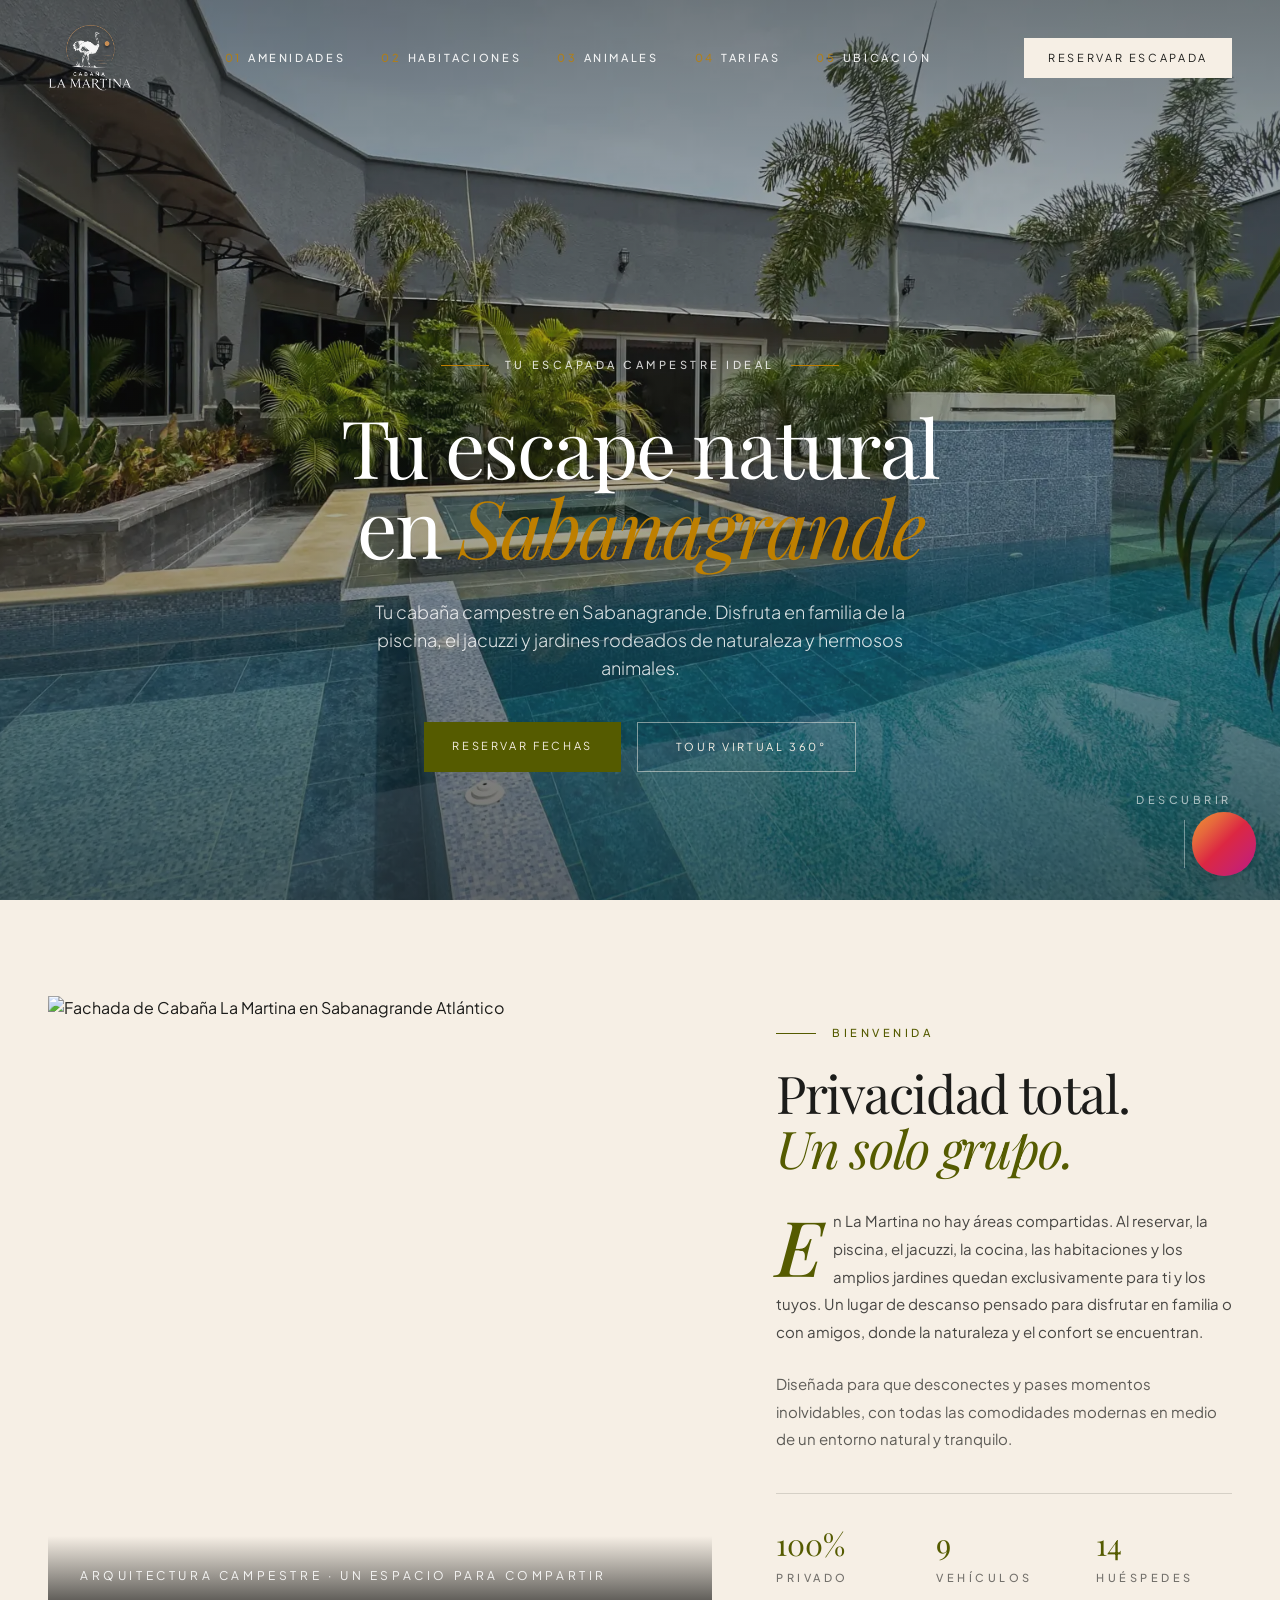
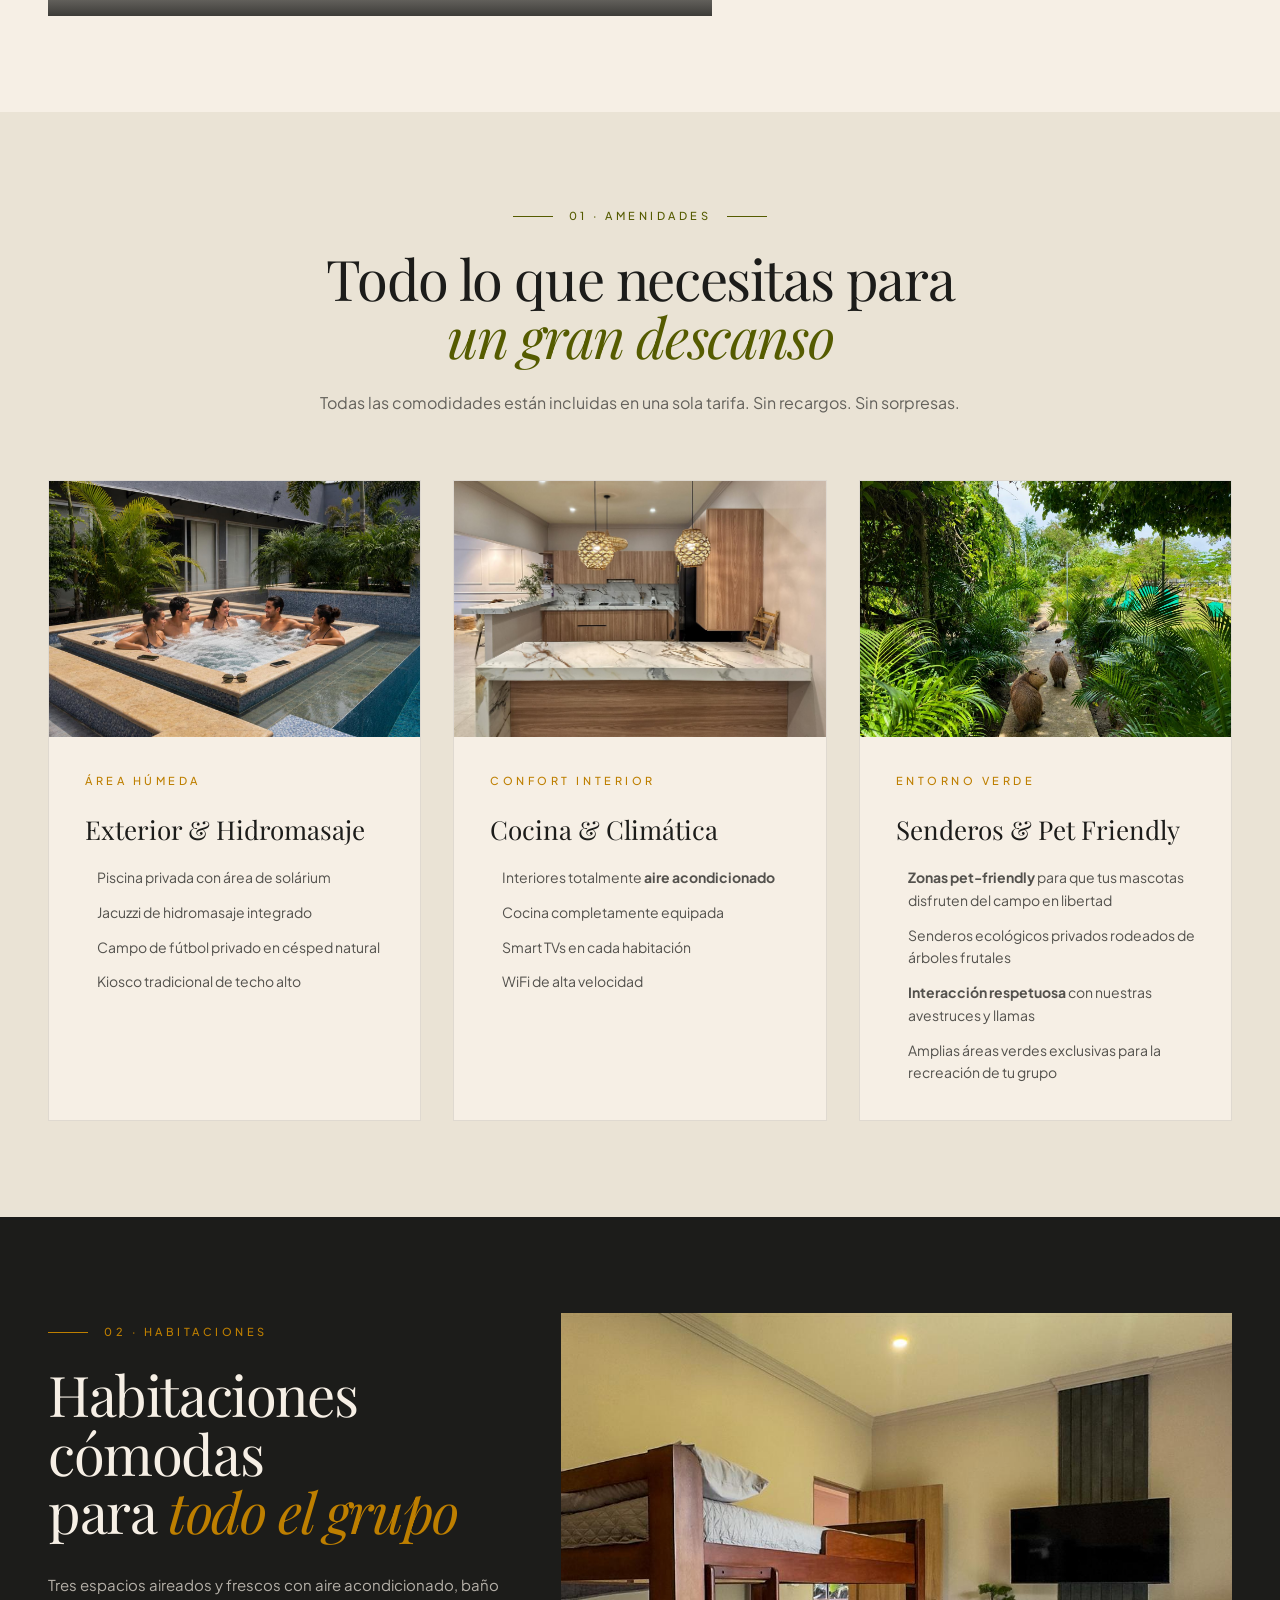
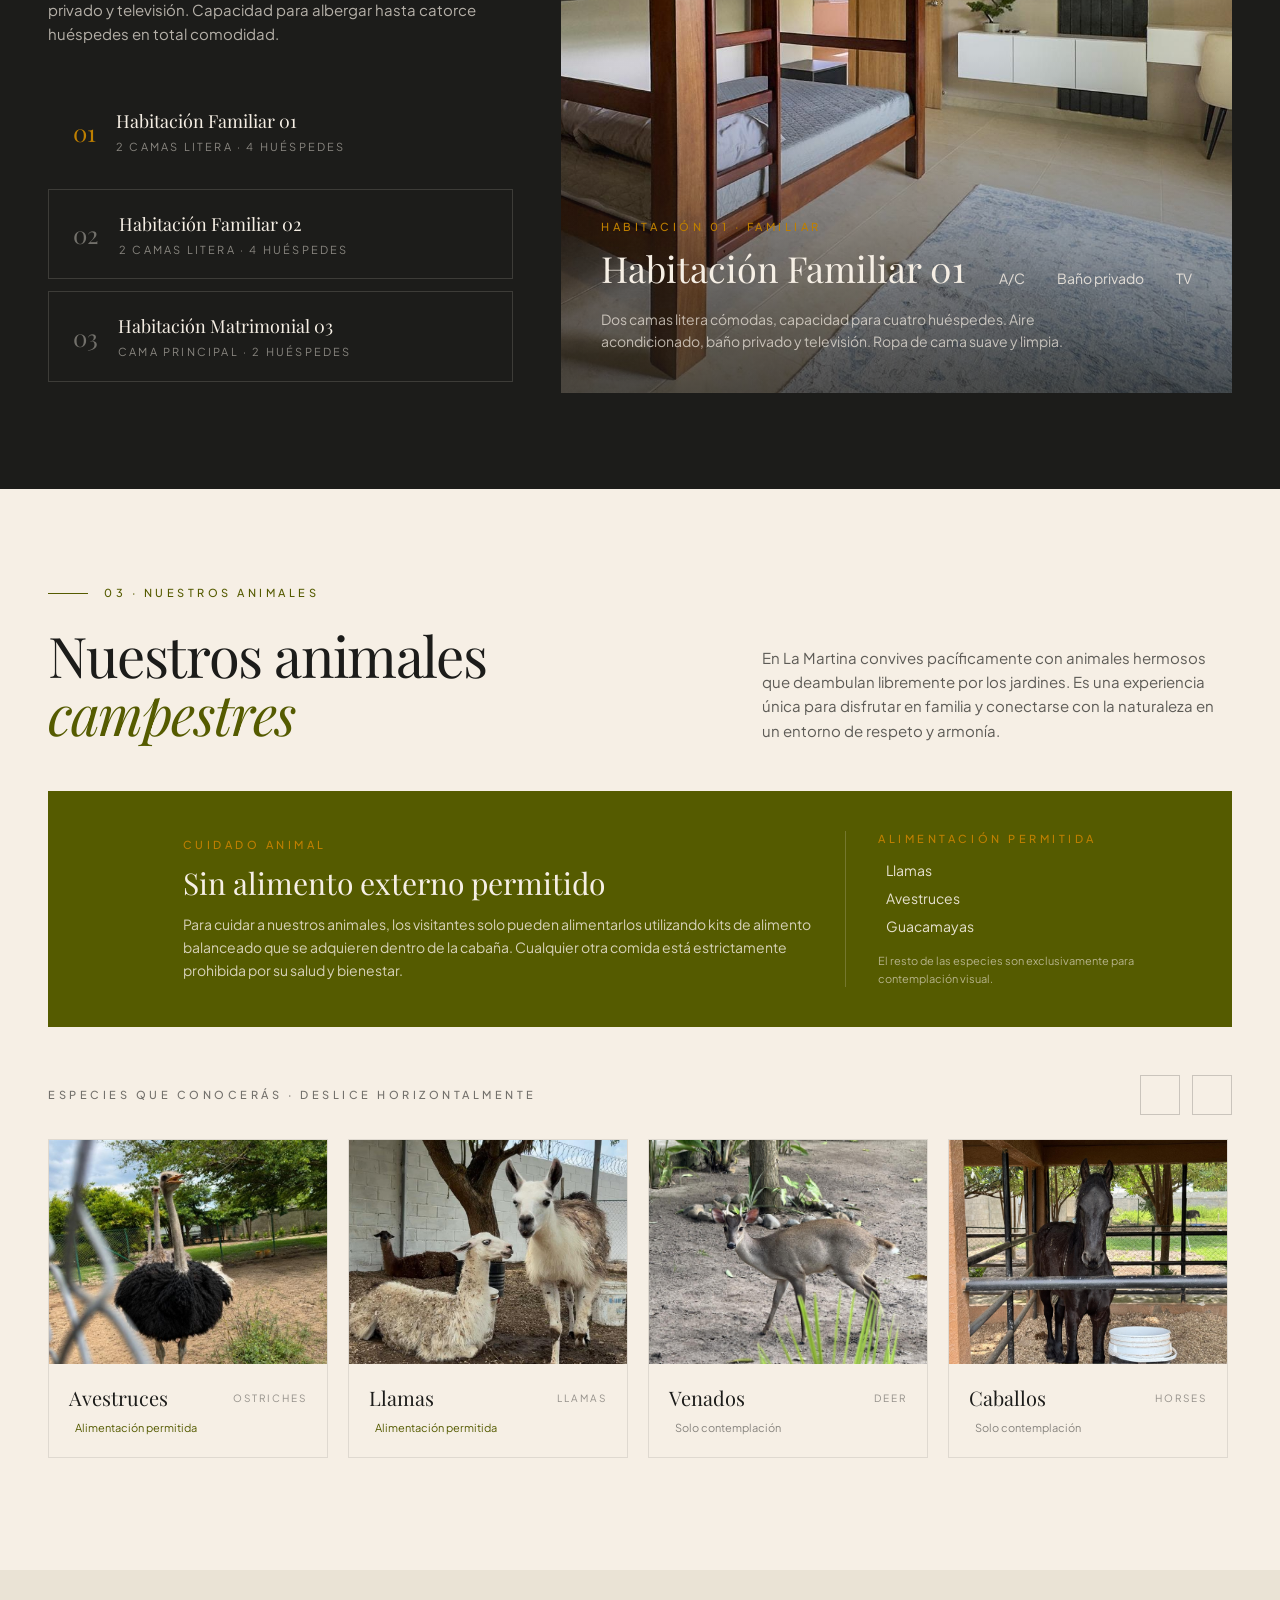
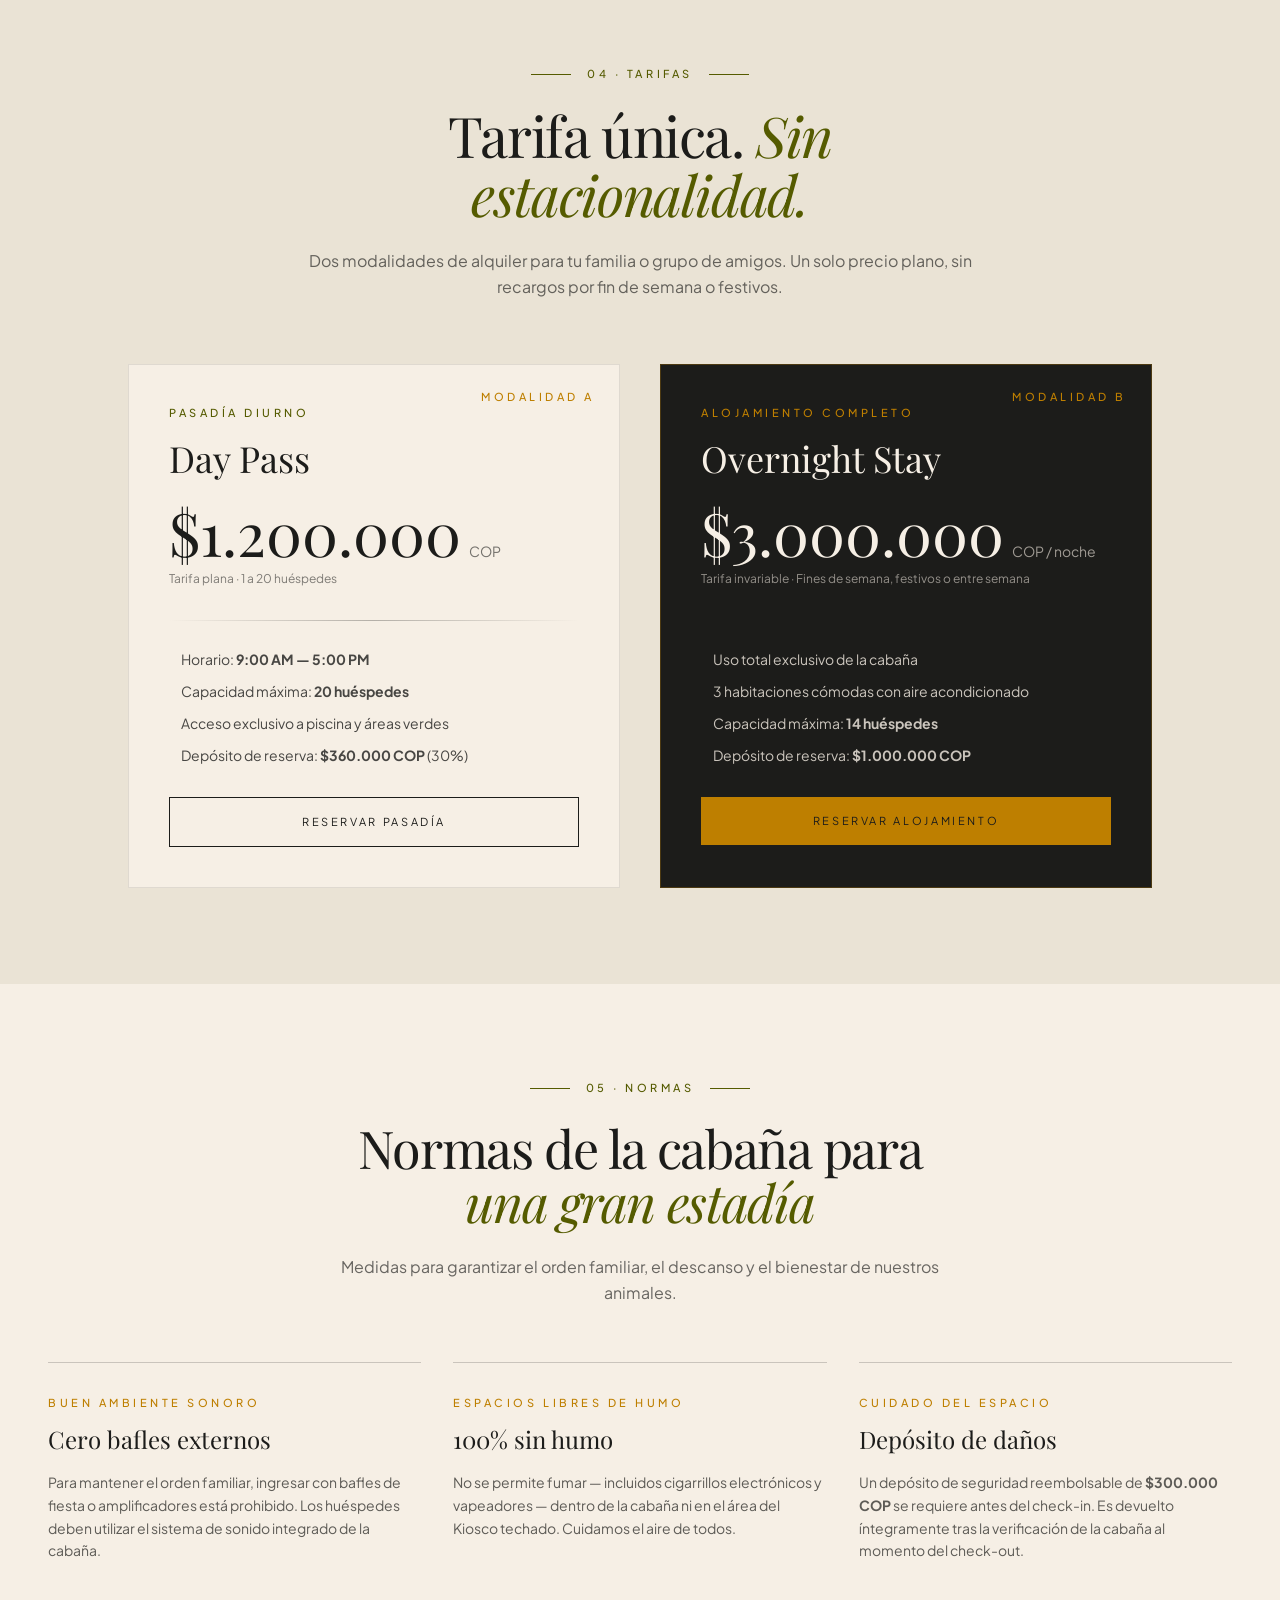
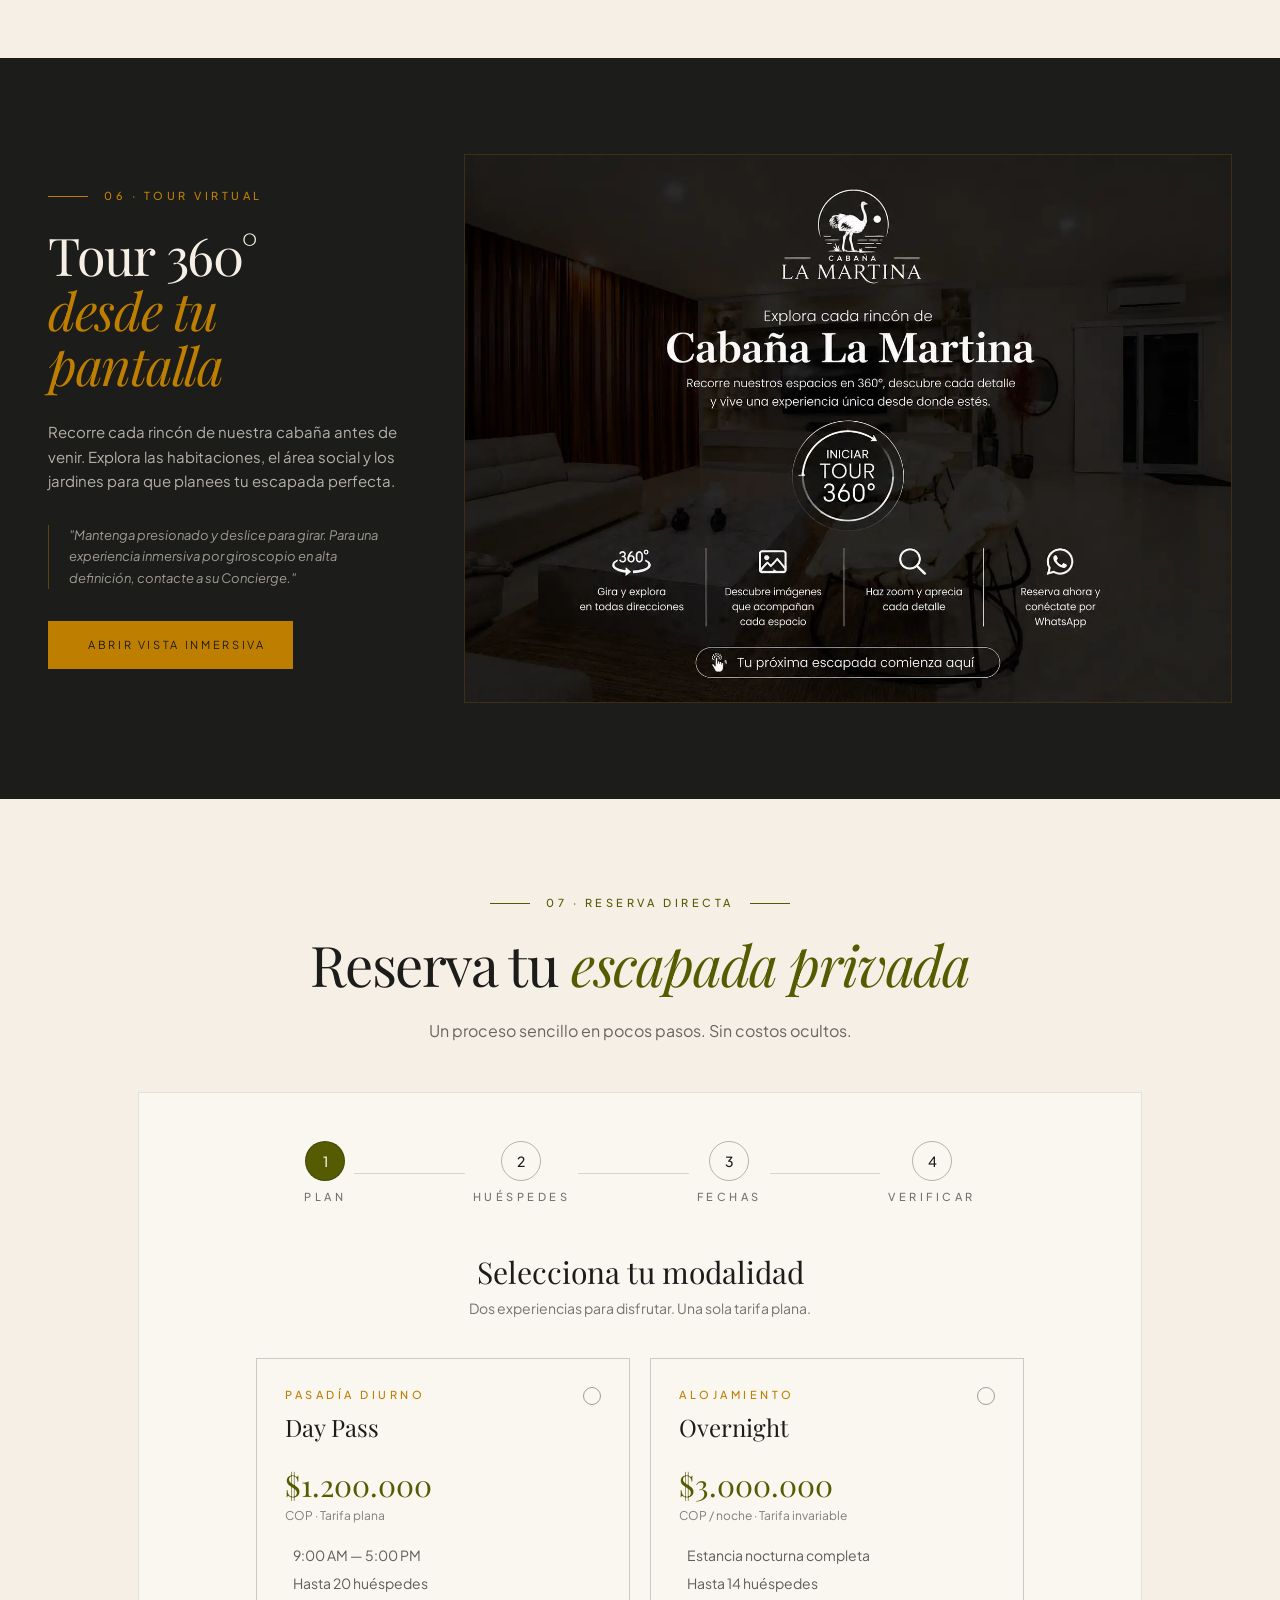
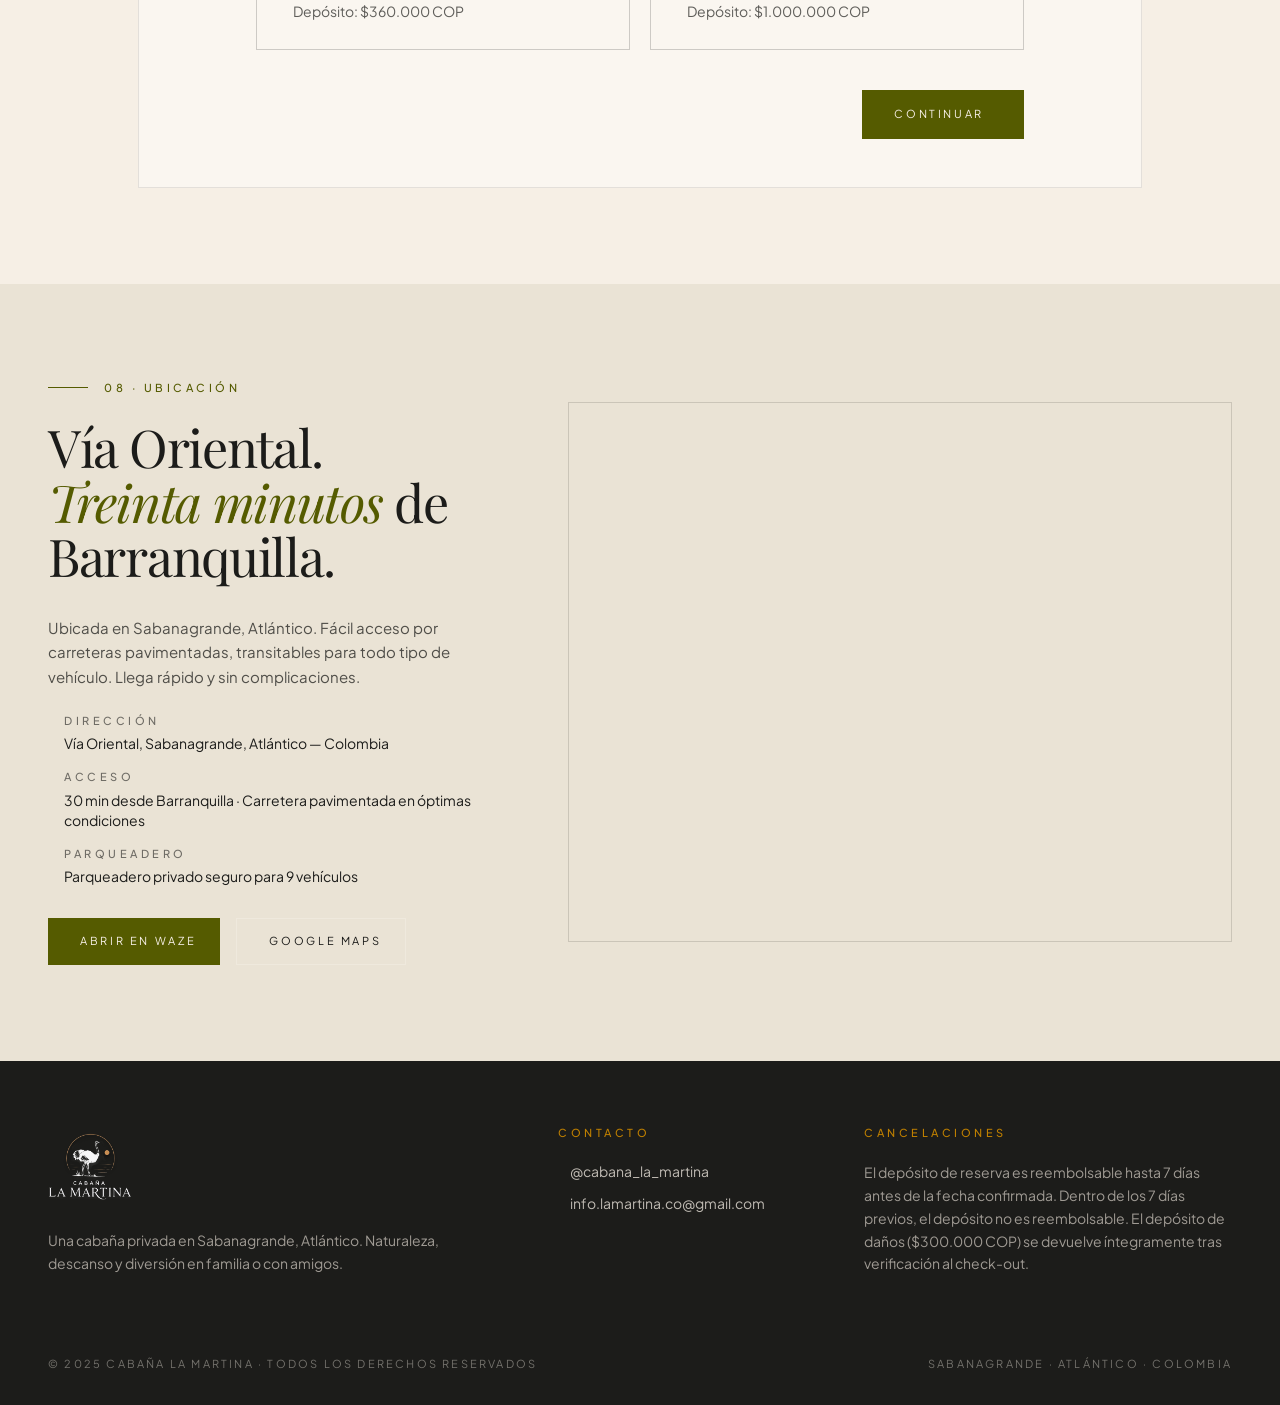
==== commit 9e6542ec: "feat: migrar chatbot flotante y contacto de WhatsApp a Instagram" ====
--- a/index.html
+++ b/index.html
@@ -47,7 +47,7 @@
   "description": "Cabaña totalmente privada en Sabanagrande, Atlántico. Alquiler exclusivo para familias o grupos. Piscina, jacuzzi, fauna y naturaleza.",
   "image": "https://cabana-lamartina.com/IMG/fondo-web.webp",
   "logo": "https://cabana-lamartina.com/IMG/logo-positivo.webp",
-  "telephone": "+573015780509",
+  "sameAs": ["https://www.instagram.com/cabana_la_martina"],
   "url": "https://cabana-lamartina.com",
   "priceRange": "$$$",
   "address": {
@@ -151,20 +151,20 @@
 
         <div class="relative z-10 h-full max-w-[1440px] mx-auto px-6 lg:px-12 flex flex-col justify-center">
           <div class="max-w-3xl">
-            <div class="reveal is-visible flex items-center gap-4 mb-8">
+            <div class="reveal flex items-center gap-4 mb-8">
               <span class="w-12 h-px bg-gold"></span>
               <span class="eyebrow text-white/80">Tu escapada campestre ideal</span>
             </div>
             <h1
-              class="reveal is-visible reveal-delay-1 font-serif text-white text-[44px] sm:text-6xl lg:text-[80px] leading-[0.95] tracking-tight">
+              class="reveal reveal-delay-1 font-serif text-white text-[44px] sm:text-6xl lg:text-[80px] leading-[0.95] tracking-tight">
               Tu escape natural<br />en <em class="italic text-gold">Sabanagrande</em>
             </h1>
             <p
-              class="reveal is-visible reveal-delay-2 mt-8 text-white/85 text-base lg:text-lg max-w-xl leading-relaxed font-light">
+              class="reveal reveal-delay-2 mt-8 text-white/85 text-base lg:text-lg max-w-xl leading-relaxed font-light">
               Tu cabaña campestre en Sabanagrande. Disfruta en familia de la piscina, el jacuzzi y jardines
               rodeados de naturaleza y hermosos animales.
             </p>
-            <div class="reveal is-visible reveal-delay-3 mt-10 flex flex-wrap gap-4">
+            <div class="reveal reveal-delay-3 mt-10 flex flex-wrap gap-4">
               <a href="#reserva" class="btn-lux btn-primary text-[11px] uppercase tracking-[0.24em] px-7 py-4">Reservar
                 Fechas</a>
               <button onclick="loadTour360()"
@@ -190,21 +190,21 @@
 
         <div class="relative z-10 h-full max-w-[1440px] mx-auto px-6 lg:px-12 flex flex-col justify-end pb-24 lg:pb-32">
           <div class="max-w-3xl mx-auto text-center">
-            <div class="reveal is-visible hero-eyebrow flex items-center justify-center gap-4 mb-8">
+            <div class="reveal hero-eyebrow flex items-center justify-center gap-4 mb-8">
               <span class="w-12 h-px bg-gold"></span>
               <span class="eyebrow text-white/80">Tu escapada campestre ideal</span>
               <span class="w-12 h-px bg-gold"></span>
             </div>
             <h1
-              class="reveal is-visible hero-h1 font-serif text-white text-[44px] sm:text-6xl lg:text-[80px] leading-[0.95] tracking-tight">
+              class="reveal hero-h1 font-serif text-white text-[44px] sm:text-6xl lg:text-[80px] leading-[0.95] tracking-tight">
               Tu escape natural<br />en <em class="italic text-gold">Sabanagrande</em>
             </h1>
             <p
-              class="reveal is-visible hero-p mt-8 text-white/85 text-base lg:text-lg max-w-xl mx-auto leading-relaxed font-light">
+              class="reveal hero-p mt-8 text-white/85 text-base lg:text-lg max-w-xl mx-auto leading-relaxed font-light">
               Tu cabaña campestre en Sabanagrande. Disfruta en familia de la piscina, el jacuzzi y jardines
               rodeados de naturaleza y hermosos animales.
             </p>
-            <div class="reveal is-visible hero-btns mt-10 flex flex-wrap justify-center gap-4">
+            <div class="reveal hero-btns mt-10 flex flex-wrap justify-center gap-4">
               <a href="#reserva" class="btn-lux btn-primary text-[11px] uppercase tracking-[0.24em] px-7 py-4">Reservar
                 Fechas</a>
               <button onclick="loadTour360()"
@@ -811,7 +811,7 @@
                 <input type="text" id="guest-name" class="lux-input" placeholder="Tu nombre" />
               </div>
               <div>
-                <label for="guest-phone" class="eyebrow text-carbon/60 mb-3 block">Teléfono / WhatsApp (Opcional)</label>
+                <label for="guest-phone" class="eyebrow text-carbon/60 mb-3 block">Teléfono (Opcional)</label>
                 <input type="tel" id="guest-phone" class="lux-input" placeholder="+57 300 000 0000" />
               </div>
             </div>
@@ -962,9 +962,10 @@
                 class="btn-lux text-[11px] uppercase tracking-[0.24em] px-7 py-4 border border-carbon/30 hover:bg-carbon hover:text-sand flex items-center gap-2"><iconify-icon
                   icon="ph:arrow-left-light" width="16"></iconify-icon> Atrás</button>
               <button onclick="submitReservation()"
-                class="btn-lux text-[11px] uppercase tracking-[0.24em] px-8 py-4 bg-[#25D366] text-white hover:bg-[#1da851] flex items-center gap-2">
-                <iconify-icon icon="ph:whatsapp-logo-light" width="18"></iconify-icon>
-                Enviar Solicitud
+                class="btn-lux text-[11px] uppercase tracking-[0.24em] px-8 py-4 text-white hover:opacity-90 flex items-center gap-2"
+                style="background: linear-gradient(135deg, #f09433 0%, #e6683c 25%, #dc2743 50%, #cc2366 75%, #bc1888 100%)">
+                <iconify-icon icon="ph:instagram-logo-light" width="18"></iconify-icon>
+                Enviar Solicitud por Instagram
               </button>
             </div>
           </div>
@@ -1054,12 +1055,10 @@
         <div class="md:col-span-3">
           <div class="eyebrow text-gold mb-5">Contacto</div>
           <ul class="space-y-3 text-sm text-sand/75">
-            <li class="flex gap-3 items-center"><iconify-icon icon="ph:whatsapp-logo-light" width="16"
-                class="text-gold"></iconify-icon> +57 301 578 0509</li>
+            <li class="flex gap-3 items-center"><iconify-icon icon="ph:instagram-logo-light" width="16"
+                class="text-gold"></iconify-icon> <a href="https://ig.me/m/cabana_la_martina" target="_blank" rel="noopener noreferrer" class="hover:text-gold transition-colors">@cabana_la_martina</a></li>
             <li class="flex gap-3 items-center"><iconify-icon icon="ph:envelope-light" width="16"
                 class="text-gold"></iconify-icon> info.lamartina.co@gmail.com</li>
-            <li class="flex gap-3 items-center"><iconify-icon icon="ph:instagram-logo-light" width="16"
-                class="text-gold"></iconify-icon> @cabana_la_martina</li>
           </ul>
         </div>
         <div class="md:col-span-4">
@@ -1104,13 +1103,13 @@
     </div>
   </dialog>
 
-  <!-- ====================== WHATSAPP FLOATING CHATBOT ====================== -->
+  <!-- ====================== INSTAGRAM FLOATING CHATBOT ====================== -->
   <div class="fixed bottom-6 right-6 z-50 flex flex-col items-end gap-4 pointer-events-none">
 
-    <div id="wa-chatbox"
-      class="wa-hidden w-[340px] max-w-[calc(100vw-3rem)] bg-white rounded-xl shadow-2xl overflow-hidden flex flex-col border border-carbon/10">
+    <div id="ig-chatbox"
+      class="ig-hidden w-[340px] max-w-[calc(100vw-3rem)] bg-white rounded-xl shadow-2xl overflow-hidden flex flex-col border border-carbon/10">
       <!-- Header -->
-      <div class="bg-[#075E54] text-white p-4 flex items-center gap-3">
+      <div class="ig-gradient text-white p-4 flex items-center gap-3">
         <div class="w-10 h-10 rounded-full bg-white/20 flex items-center justify-center">
           <img src="IMG/logo-positivo.webp" alt="La Martina" width="1254" height="1254" class="h-8 w-8 object-contain">
         </div>
@@ -1120,12 +1119,12 @@
             <span class="w-2 h-2 bg-green-400 rounded-full"></span> En línea ahora
           </div>
         </div>
-        <button onclick="toggleChatbox()" aria-label="Cerrar chat de WhatsApp" class="text-white/80 hover:text-white">
+        <button onclick="toggleChatbox()" aria-label="Cerrar chat de Instagram" class="text-white/80 hover:text-white">
           <iconify-icon icon="ph:x-light" width="20"></iconify-icon>
         </button>
       </div>
       <!-- Body -->
-      <div class="bg-[#ECE5DD] p-4 h-64 overflow-y-auto flex flex-col gap-3">
+      <div class="bg-[#fafafa] p-4 h-64 overflow-y-auto flex flex-col gap-3">
         <div class="bg-white rounded-lg p-3 shadow-sm self-start max-w-[85%] text-sm text-carbon/90">
           ¡Hola! 👋 Bienvenido a Cabaña La Martina en Sabanagrande. ¿Quieres cotizar tu estadía, consultar fechas
           disponibles o resolver una duda? Escríbenos y te ayudaremos enseguida.
@@ -1133,21 +1132,21 @@
       </div>
       <!-- Input -->
       <div class="bg-[#F0F0F0] p-2 flex items-center gap-2">
-        <input type="text" id="wa-input"
-          class="flex-1 bg-white rounded-full px-4 py-2 text-sm border border-carbon/10 focus:outline-none focus:border-[#25D366]"
+        <input type="text" id="ig-input"
+          class="flex-1 bg-white rounded-full px-4 py-2 text-sm border border-carbon/10 focus:outline-none"
           placeholder="Escribe tu mensaje...">
-        <button onclick="sendWaMessage()" aria-label="Enviar mensaje de WhatsApp"
-          class="w-10 h-10 bg-[#25D366] rounded-full flex items-center justify-center text-white hover:bg-[#1da851] transition">
+        <button onclick="sendIgMessage()" aria-label="Enviar mensaje por Instagram"
+          class="w-10 h-10 ig-gradient rounded-full flex items-center justify-center text-white hover:opacity-90 transition shrink-0">
           <iconify-icon icon="ph:paper-plane-right-fill" width="18"></iconify-icon>
         </button>
       </div>
     </div>
 
     <!-- Floating Button -->
-    <button id="wa-fab" onclick="toggleChatbox()" aria-label="Abrir chat de WhatsApp"
-      class="w-16 h-16 bg-[#25D366] rounded-full flex items-center justify-center shadow-lg hover:scale-105 transition-transform relative pointer-events-auto">
-      <span class="absolute inset-0 rounded-full bg-[#25D366] animate-ping opacity-20"></span>
-      <iconify-icon icon="ph:whatsapp-logo-fill" width="32" class="text-white relative z-10"></iconify-icon>
+    <button id="ig-fab" onclick="toggleChatbox()" aria-label="Abrir chat de Instagram"
+      class="w-16 h-16 ig-gradient rounded-full flex items-center justify-center shadow-lg hover:scale-105 transition-transform relative pointer-events-auto">
+      <span class="absolute inset-0 rounded-full ig-gradient animate-ping opacity-20"></span>
+      <iconify-icon icon="ph:instagram-logo-fill" width="32" class="text-white relative z-10"></iconify-icon>
     </button>
 
   </div>
--- a/css/style.css
+++ b/css/style.css
@@ -424,21 +424,56 @@
   filter: drop-shadow(0 2px 8px rgba(0, 0, 0, 0.3));
 }
 
-/* WhatsApp Chatbox */
-#wa-chatbox {
+/* Instagram Chatbox */
+#ig-chatbox {
   transition: opacity .4s ease, transform .4s cubic-bezier(0.16, 1, 0.3, 1);
 }
 
-.wa-hidden {
+#ig-input:focus {
+  border-color: #dc2743 !important;
+}
+
+.ig-hidden {
   opacity: 0;
   transform: translateY(20px) scale(0.95);
   pointer-events: none;
 }
 
-.wa-visible {
+.ig-visible {
   opacity: 1;
   transform: translateY(0) scale(1);
   pointer-events: auto;
+}
+
+/* Instagram gradient for floating button and chatbox header */
+.ig-gradient {
+  background: linear-gradient(135deg, #f09433 0%, #e6683c 25%, #dc2743 50%, #cc2366 75%, #bc1888 100%);
+}
+
+#ig-fab {
+  transition: transform .3s cubic-bezier(0.16, 1, 0.3, 1), box-shadow .3s ease;
+}
+
+#ig-fab:hover {
+  transform: scale(1.08);
+  box-shadow: 0 8px 28px rgba(225, 48, 108, 0.45);
+}
+
+/* Pulse animation for Instagram FAB */
+#ig-fab::before {
+  content: '';
+  position: absolute;
+  inset: -4px;
+  border-radius: 50%;
+  background: linear-gradient(135deg, #f09433 0%, #dc2743 50%, #bc1888 100%);
+  opacity: 0;
+  z-index: 0;
+  animation: igPulse 2.5s ease-in-out infinite;
+}
+
+@keyframes igPulse {
+  0%, 100% { opacity: 0; transform: scale(1); }
+  50% { opacity: 0.35; transform: scale(1.25); }
 }
 
 /* Responsive aspect ratio for 360 Tour container to prevent image cropping */
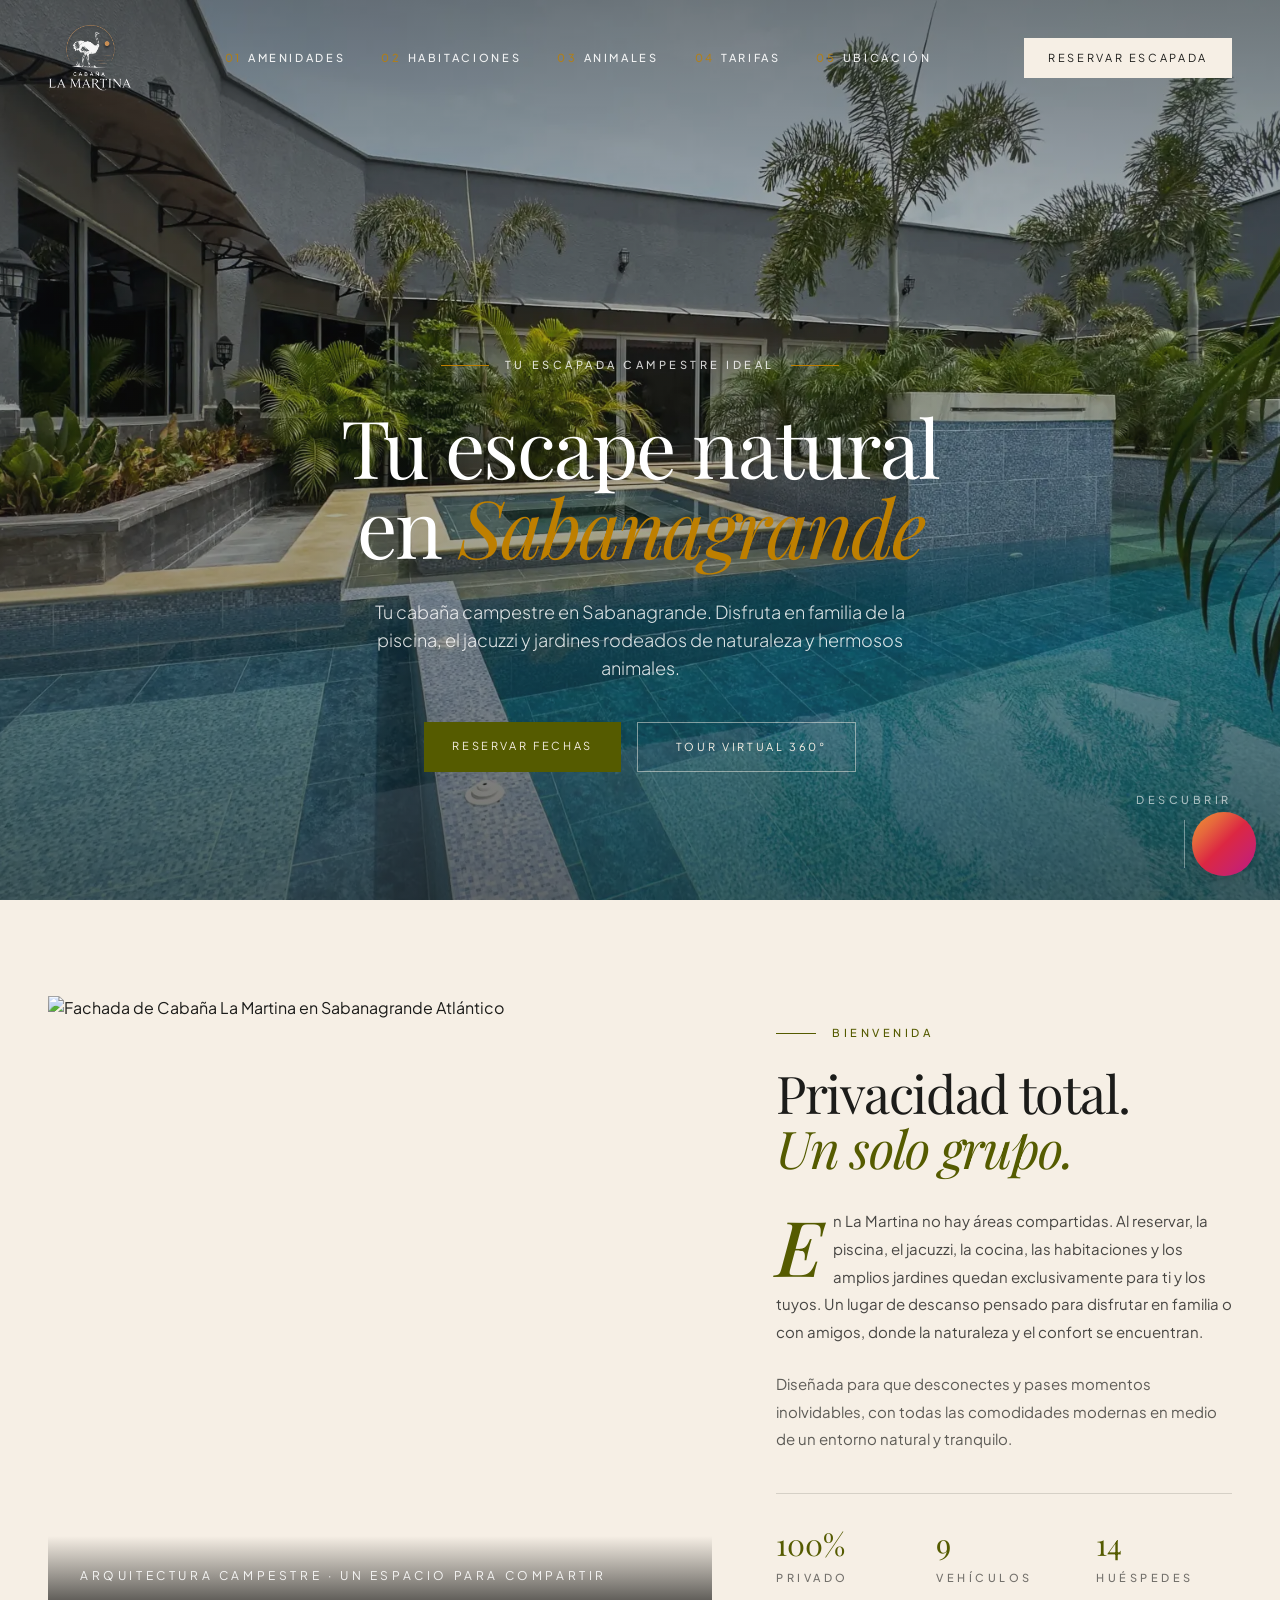
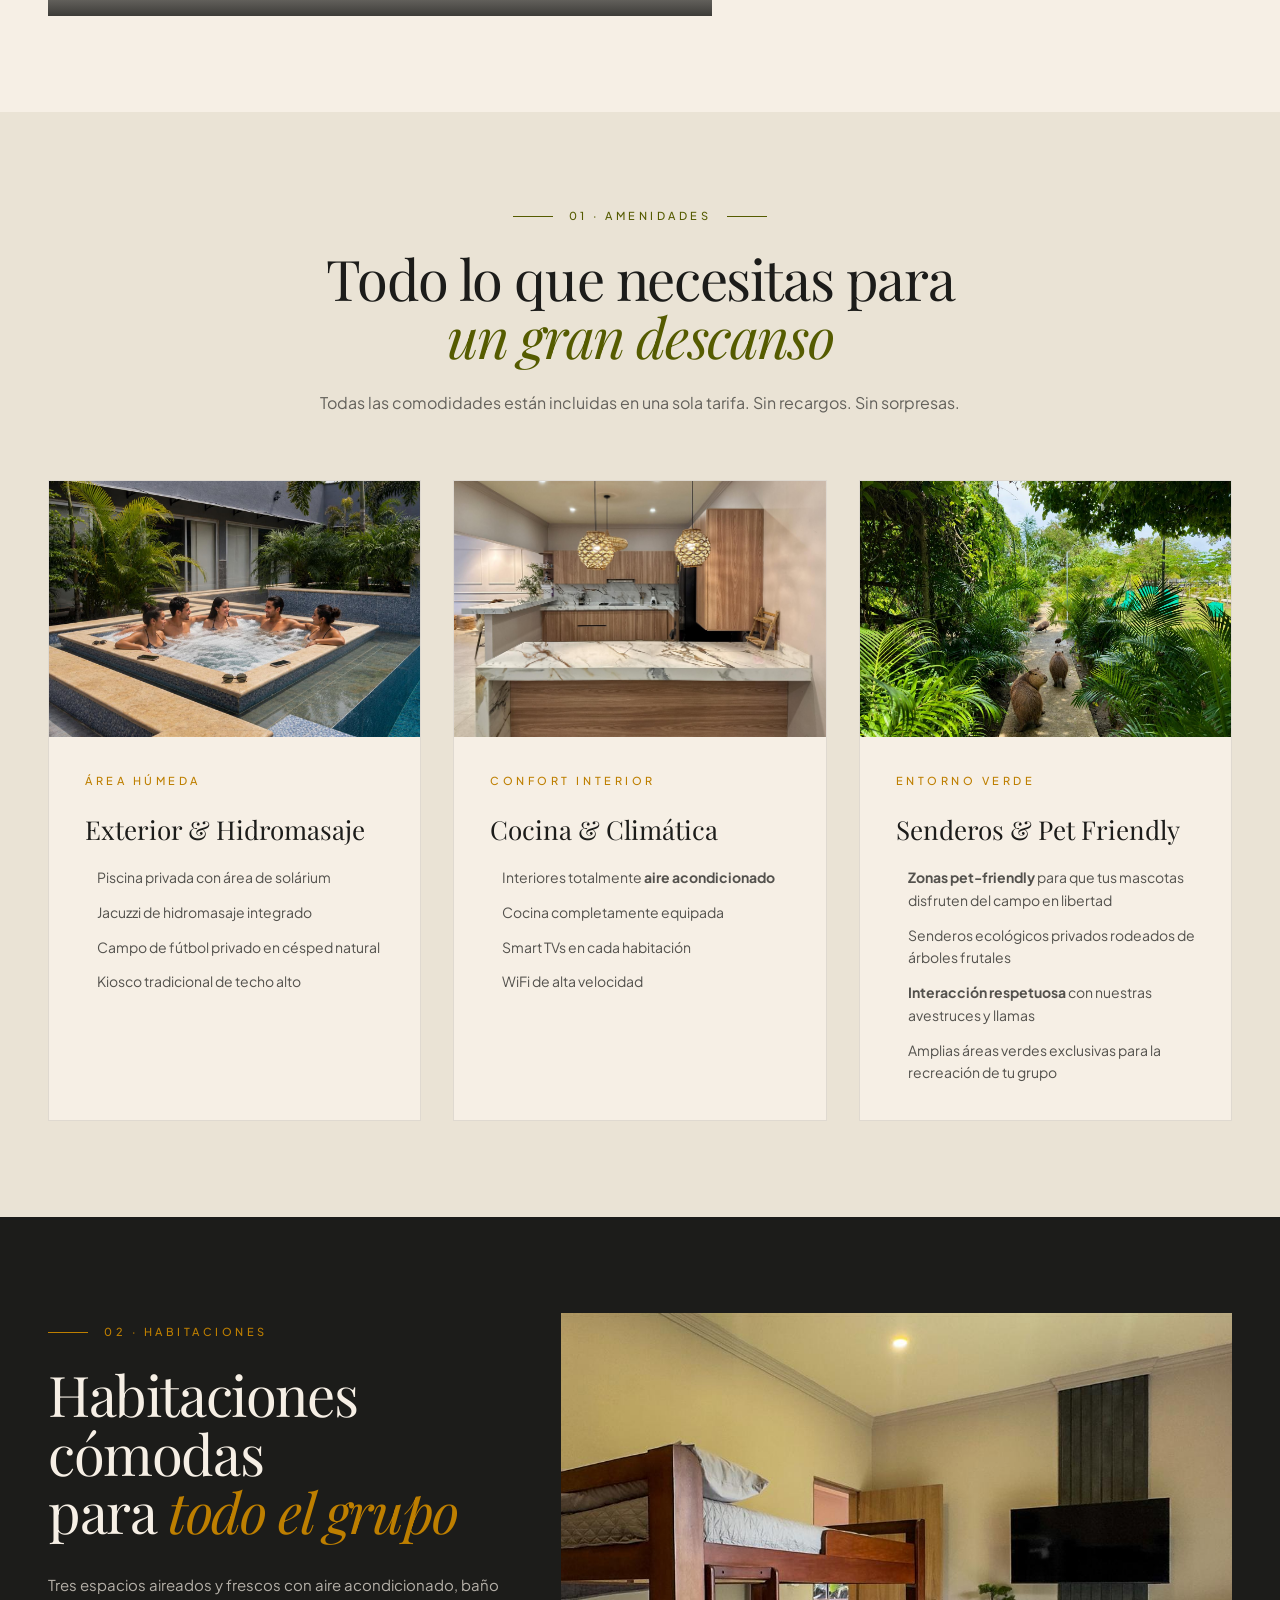
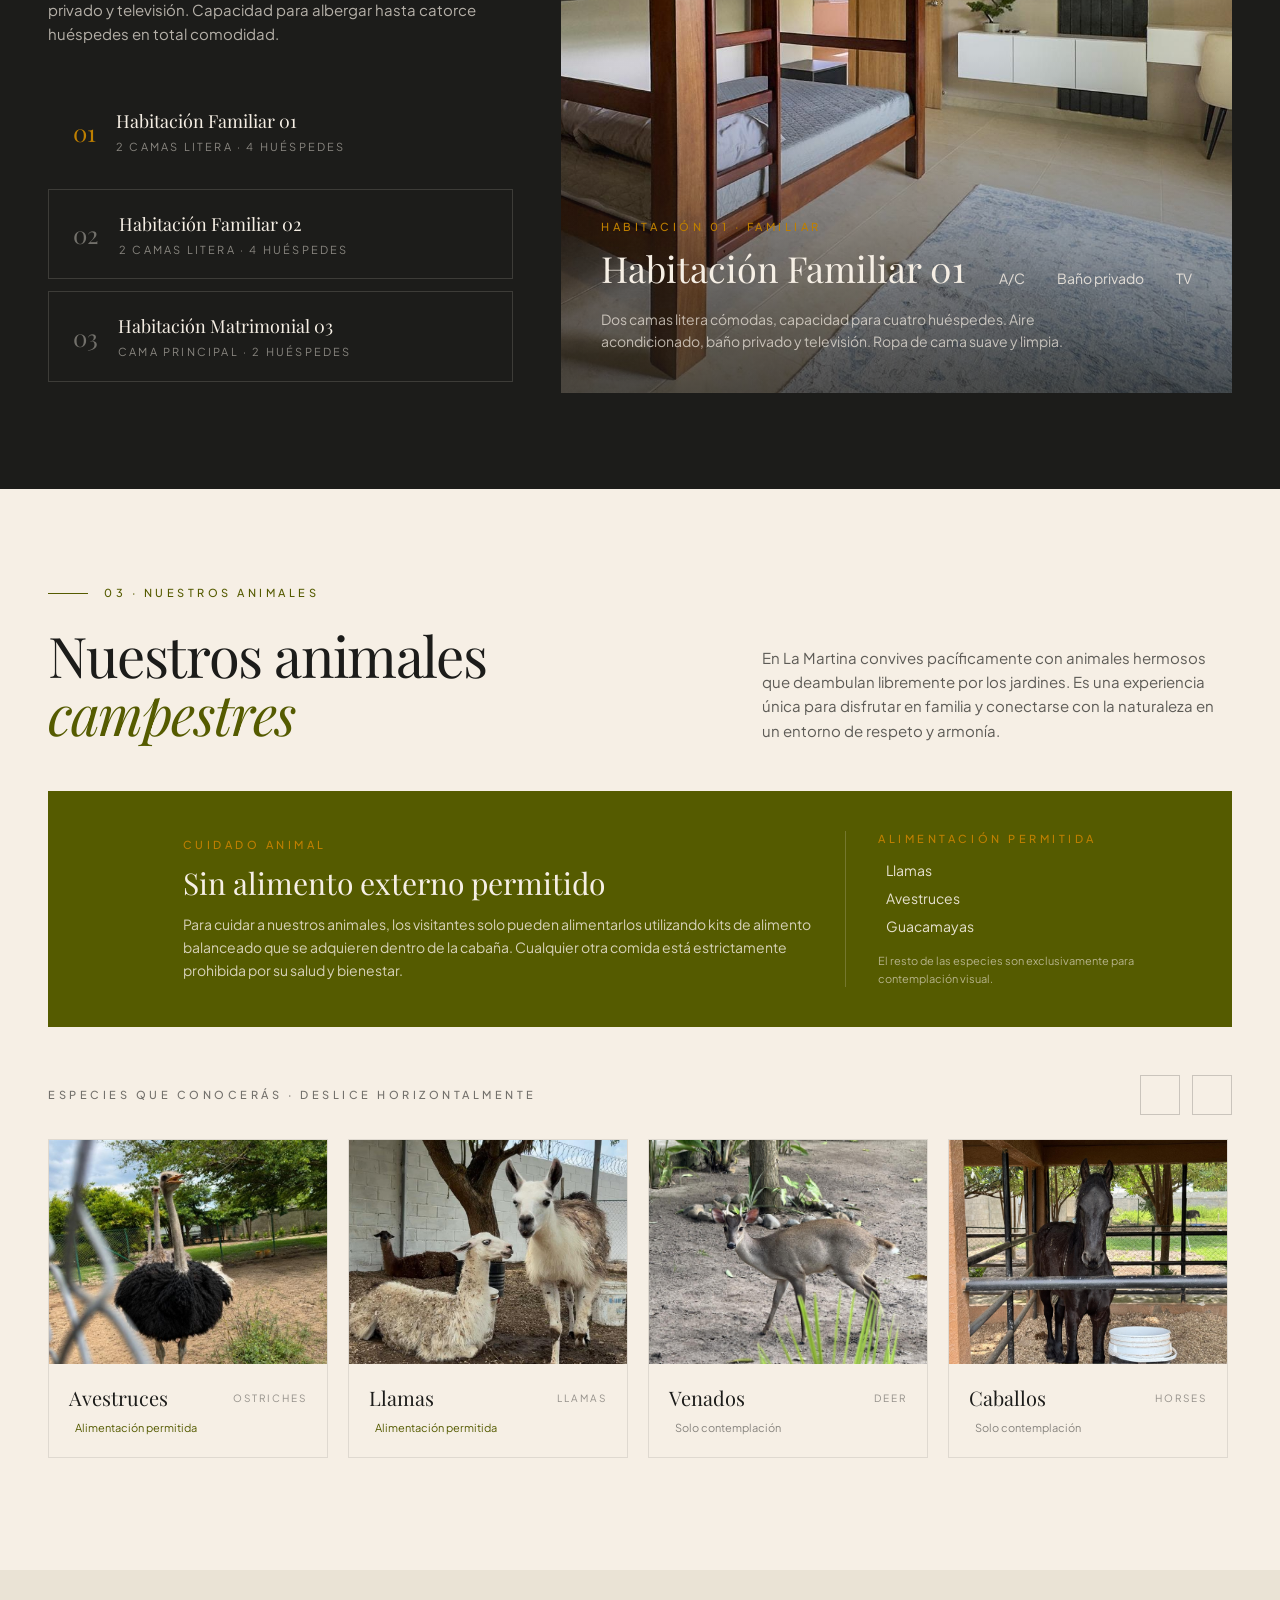
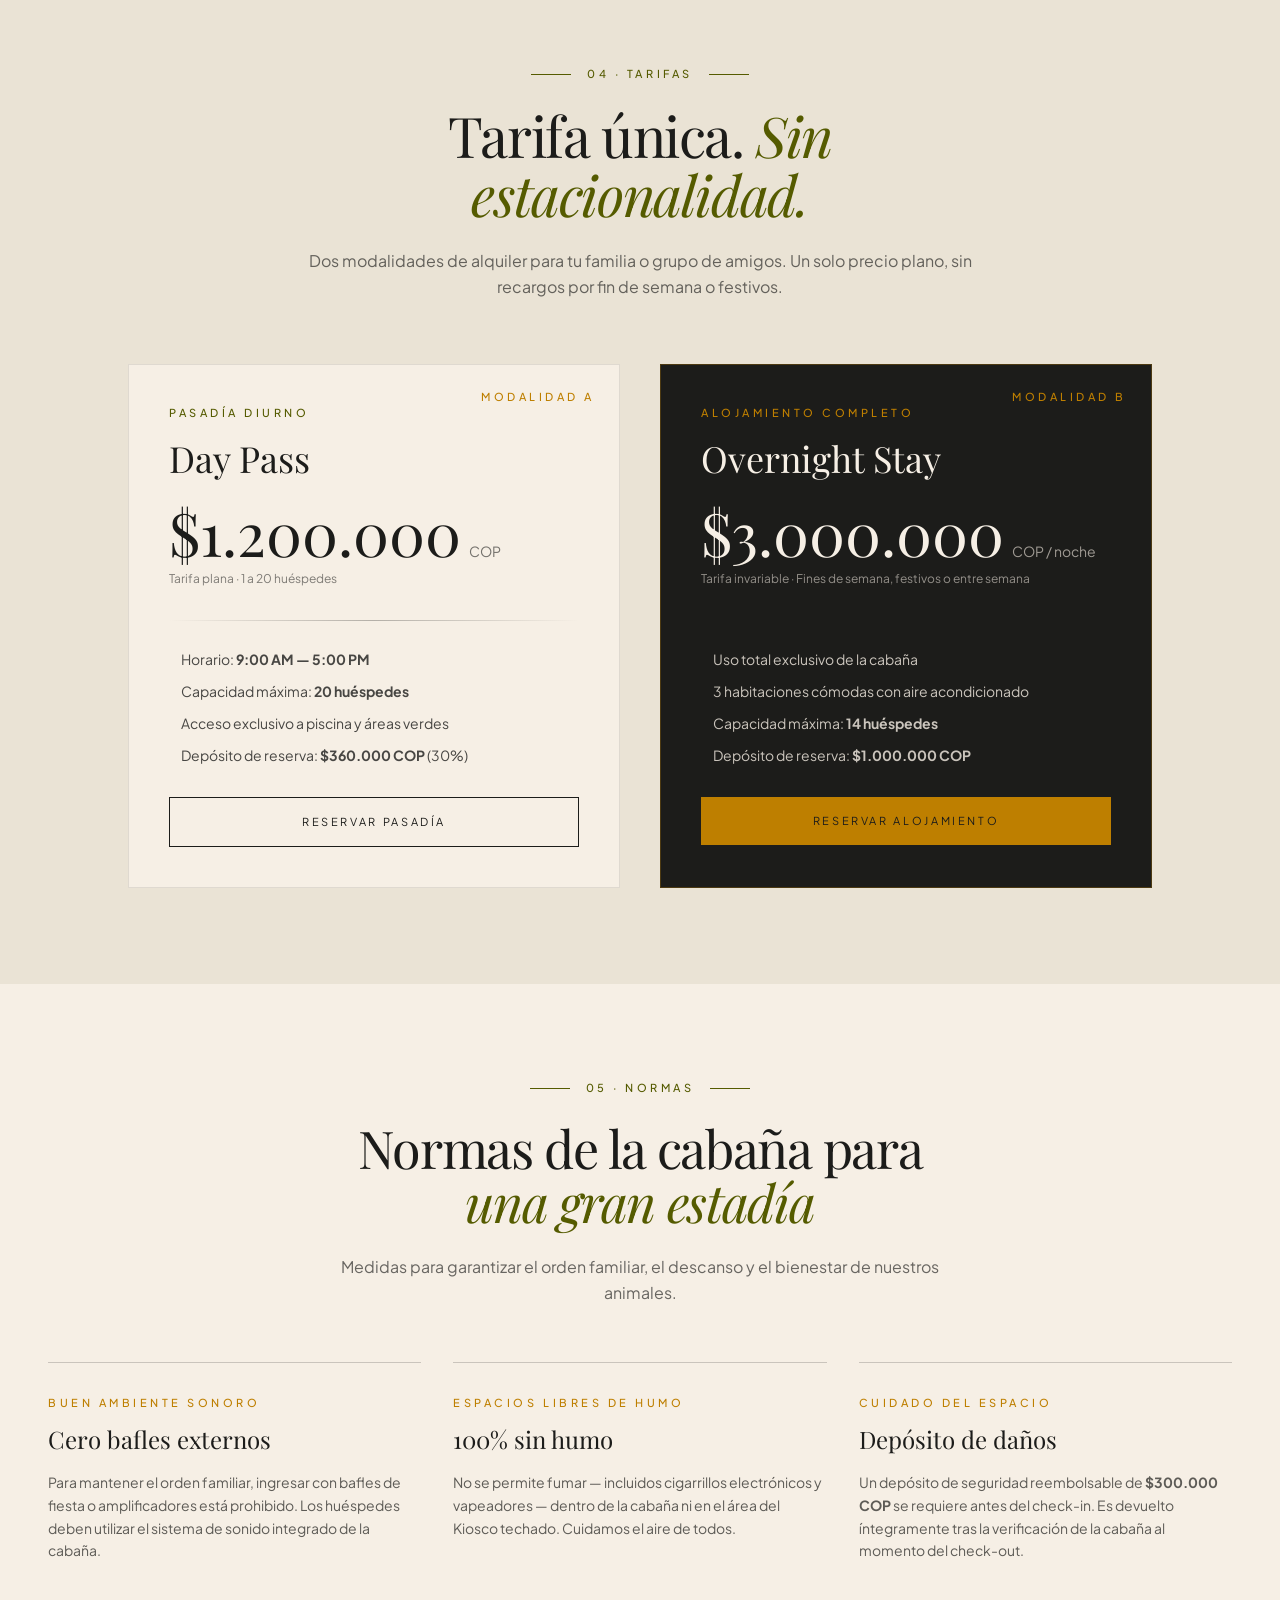
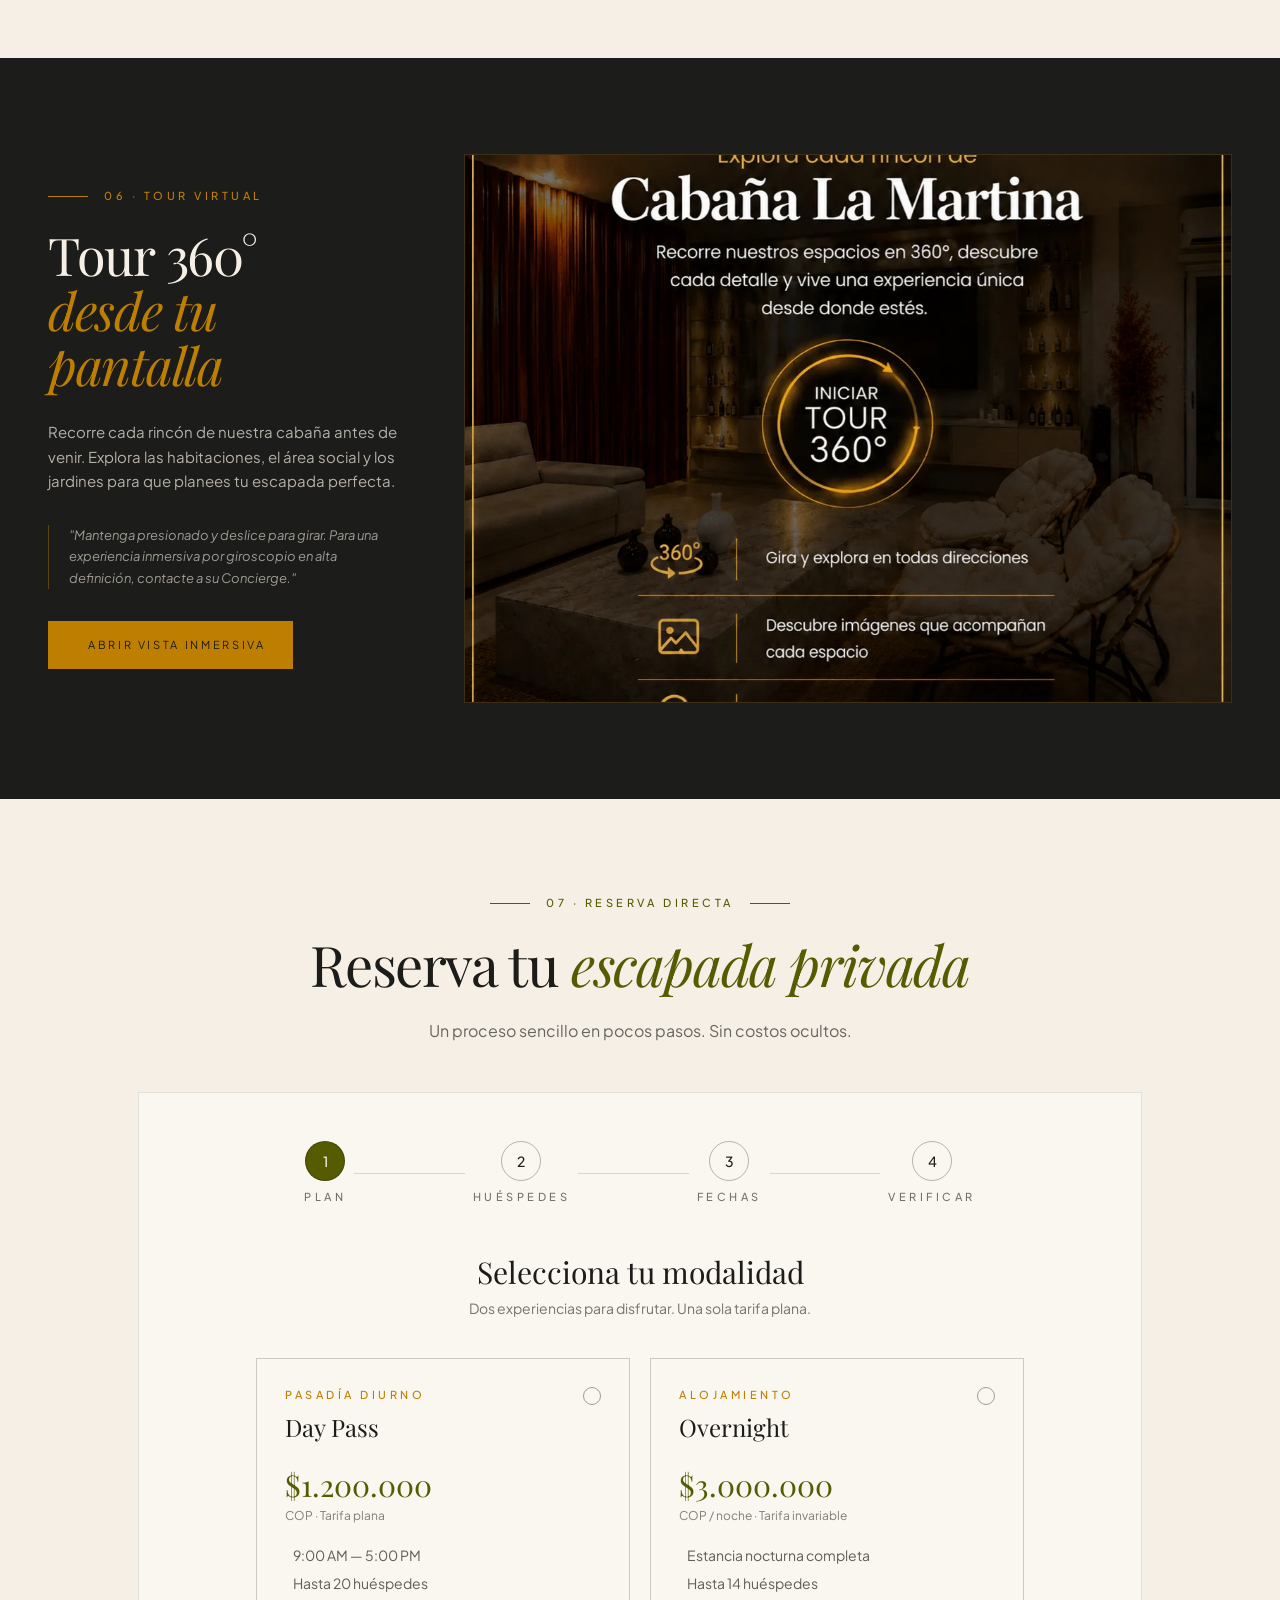
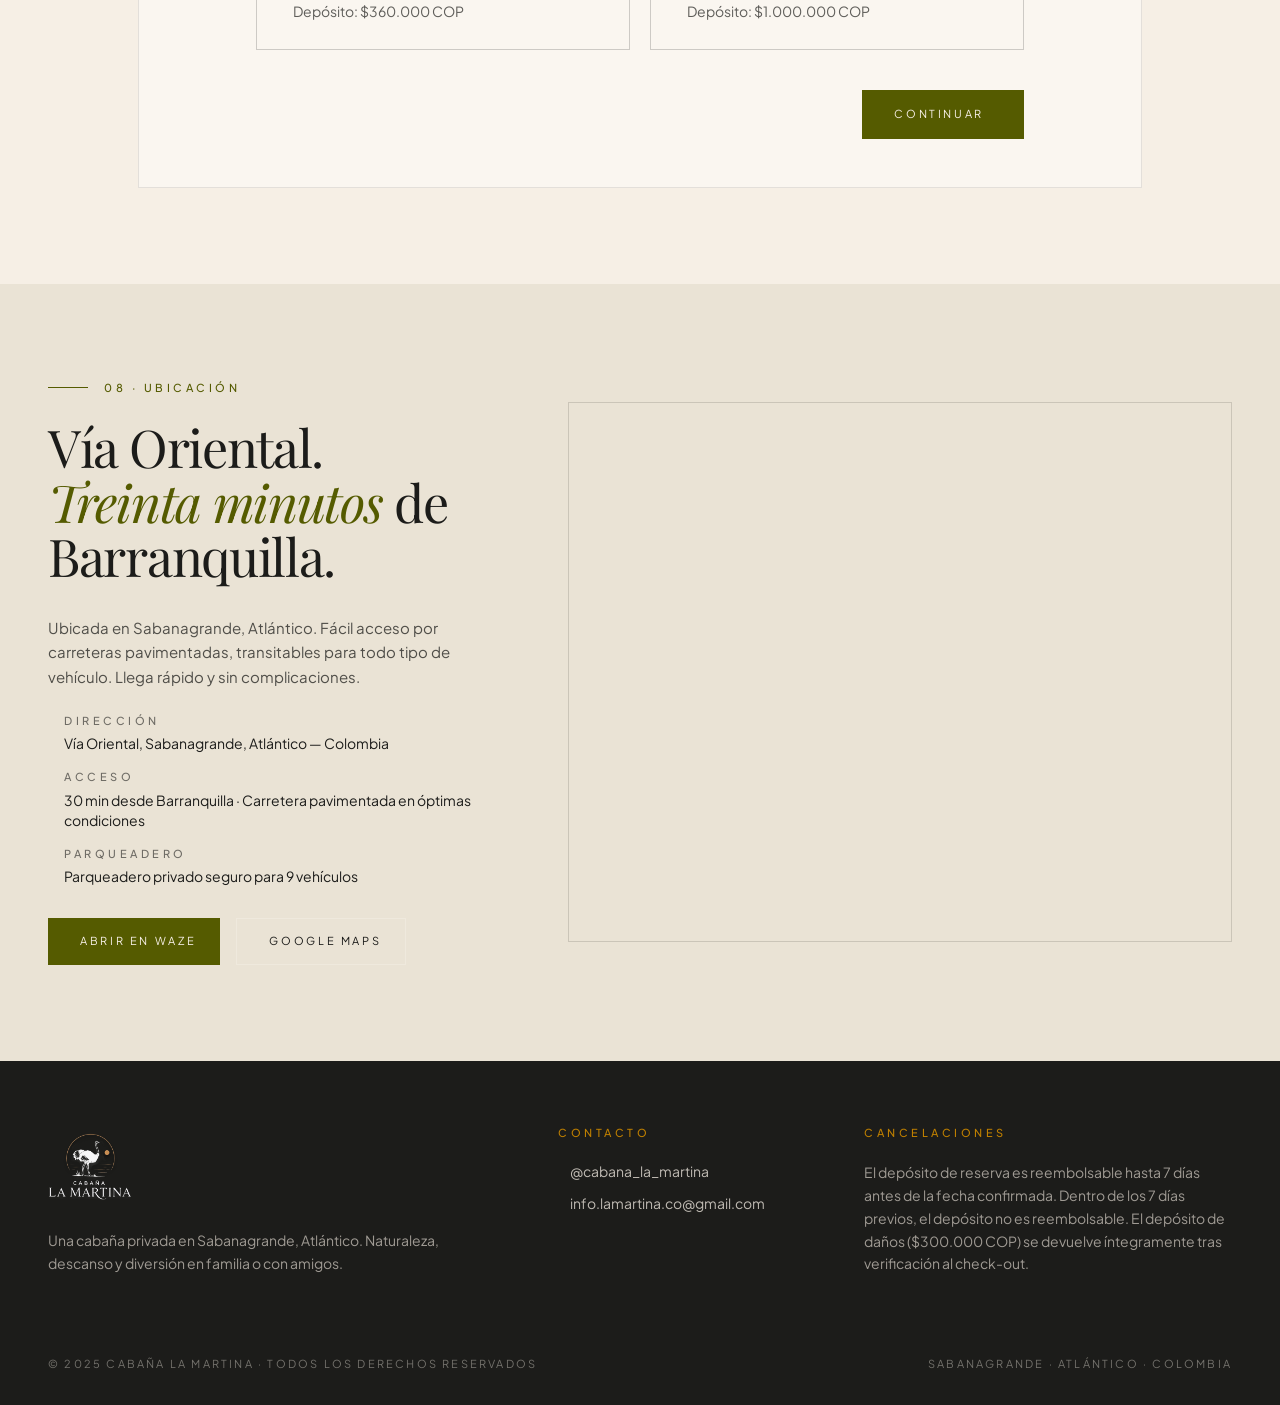
==== commit e8f476b9: "fix: agregar cache buster para script.js y style.css en index.html" ====
--- a/index.html
+++ b/index.html
@@ -81,10 +81,10 @@
     rel="stylesheet">
 
   <!-- Custom Stylesheet -->
-  <link rel="stylesheet" href="css/style.css">
+  <link rel="stylesheet" href="css/style.css?v=2">
 
   <!-- Custom script -->
-  <script src="js/script.js" defer></script>
+  <script src="js/script.js?v=2" defer></script>
 </head>
 
 <body class="bg-sand text-carbon">
